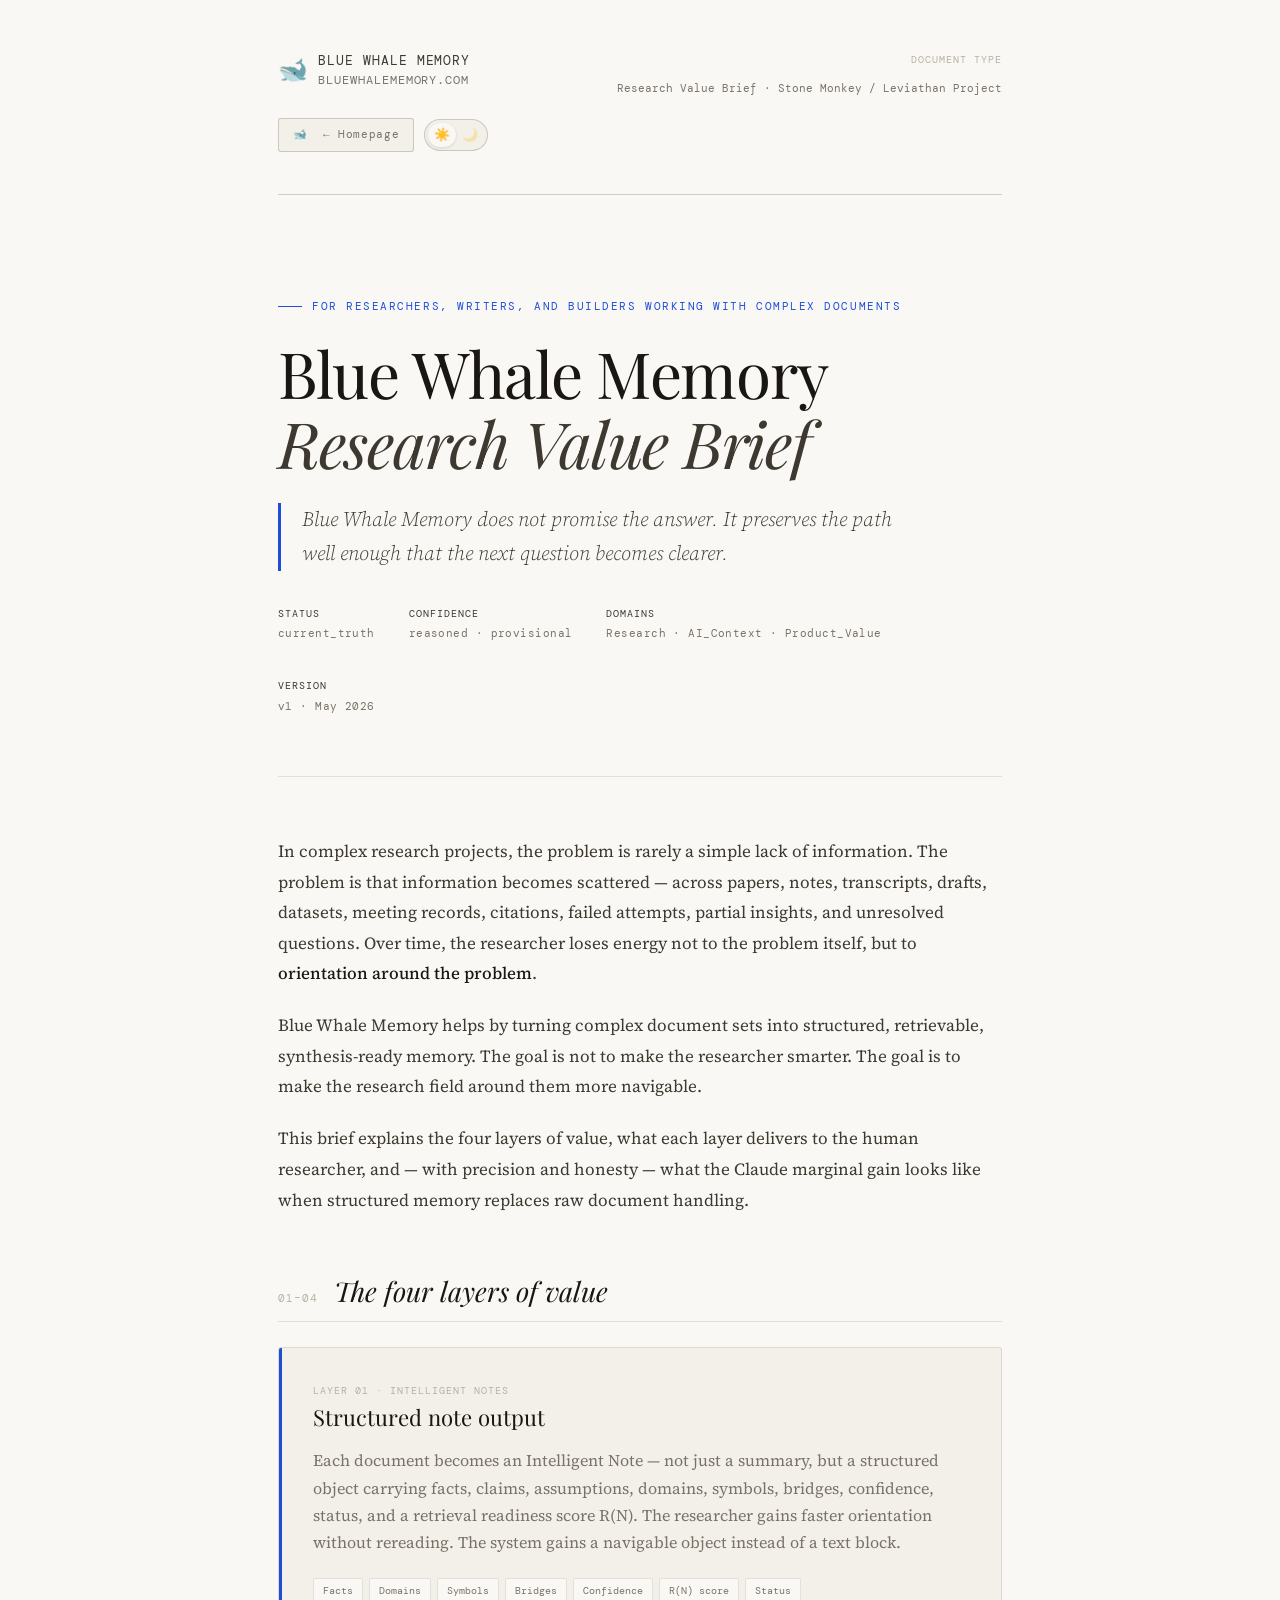
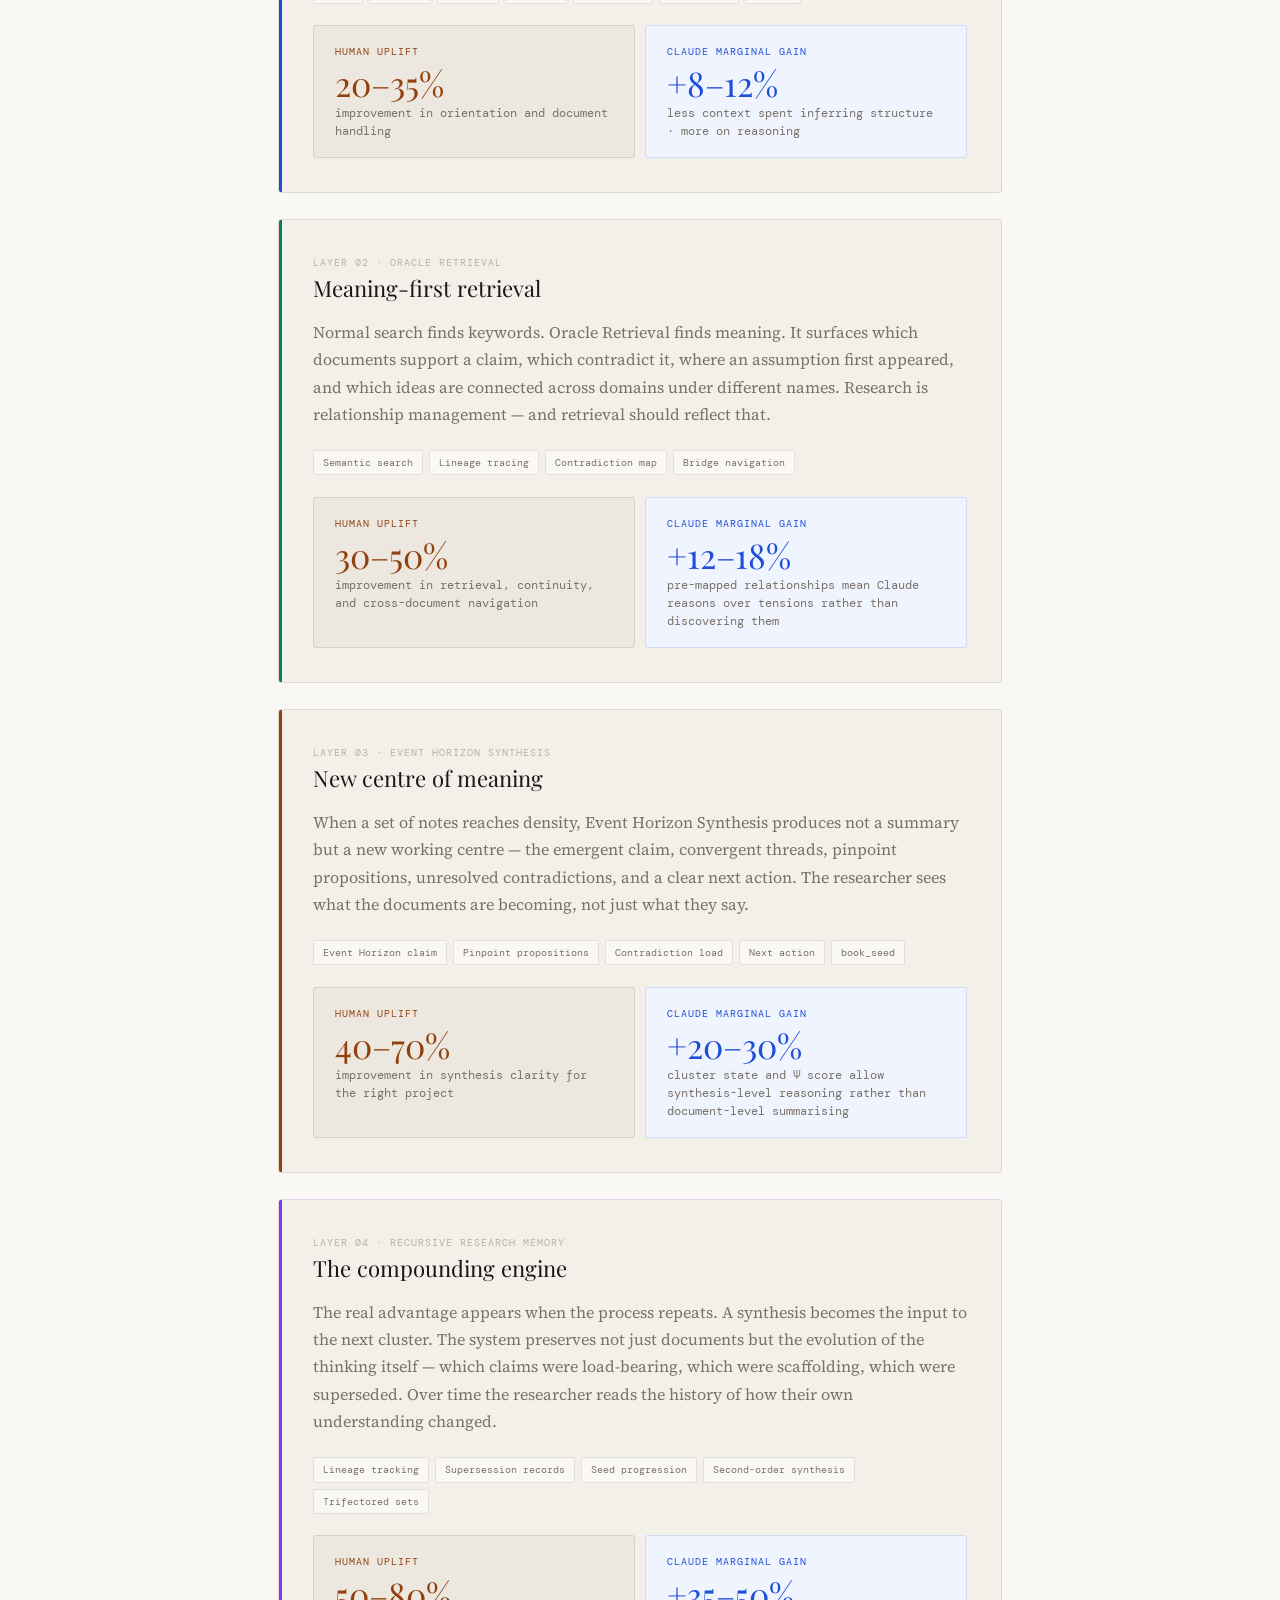
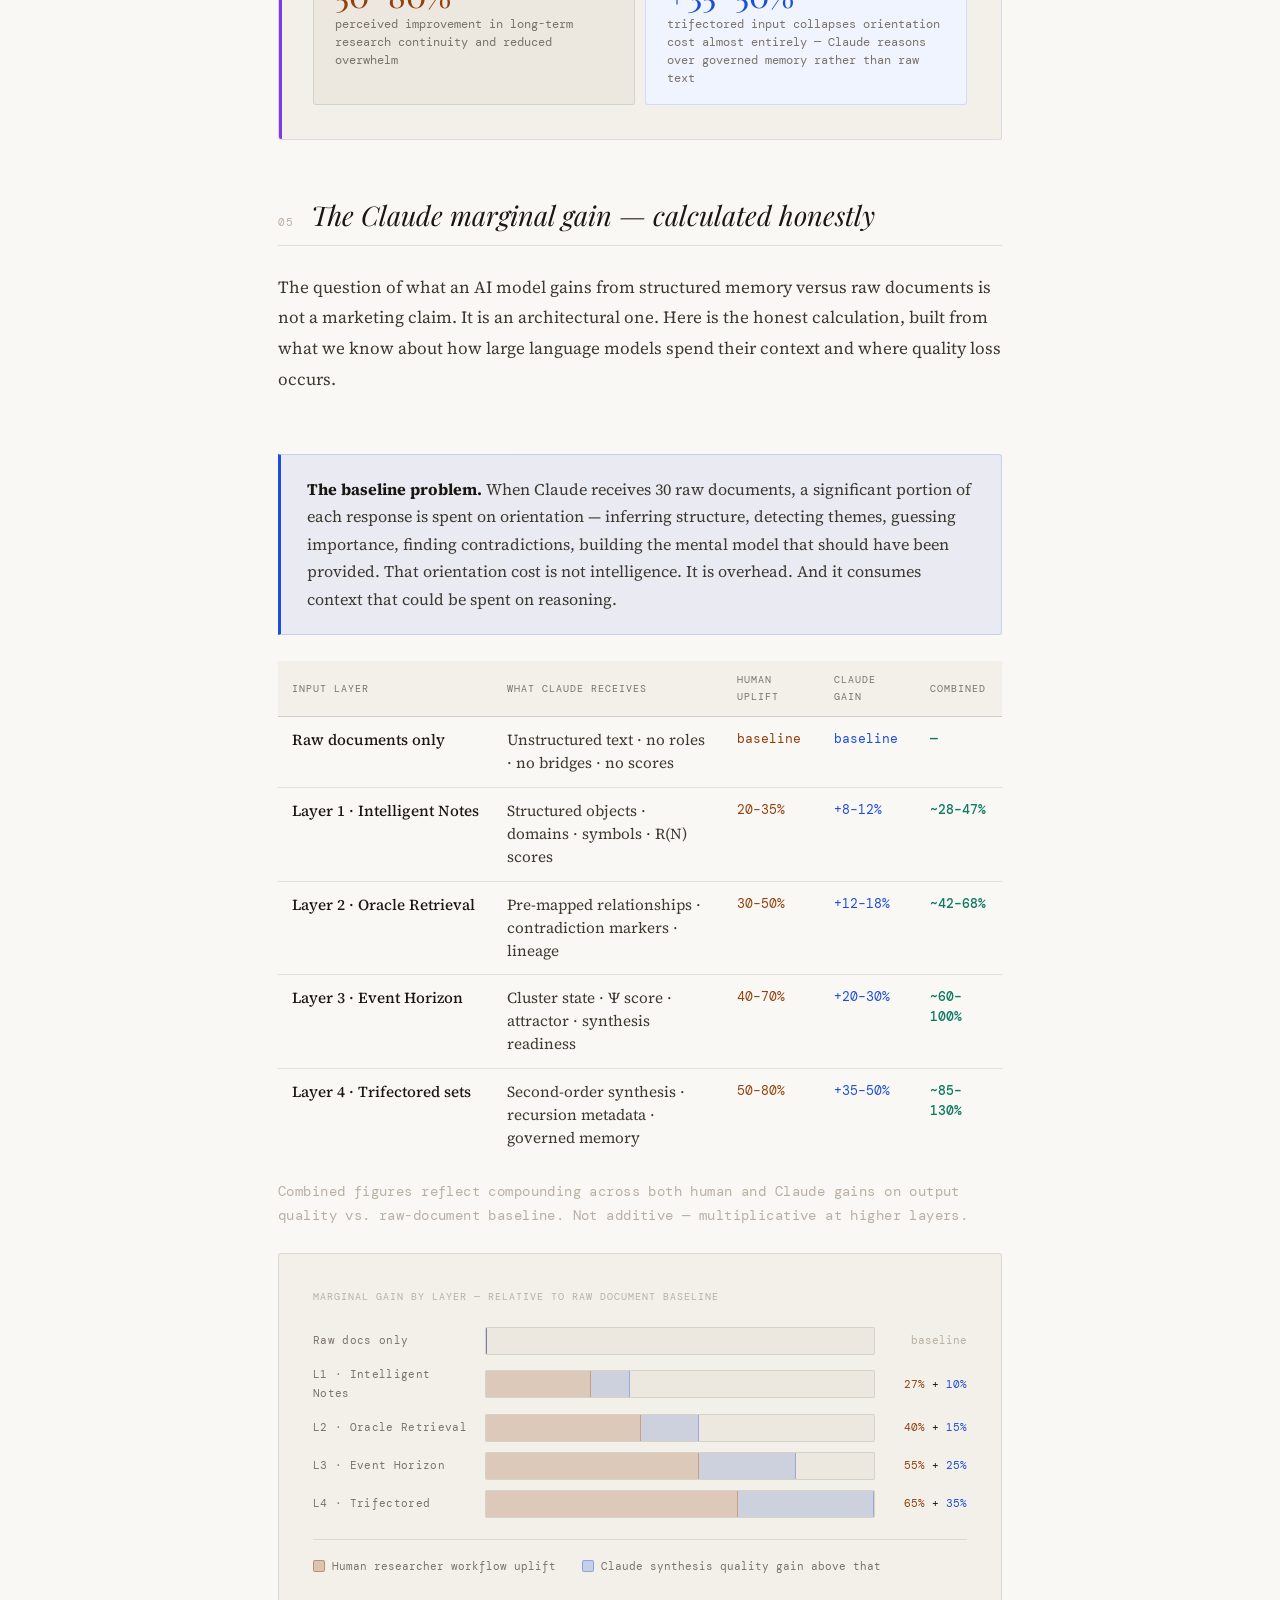
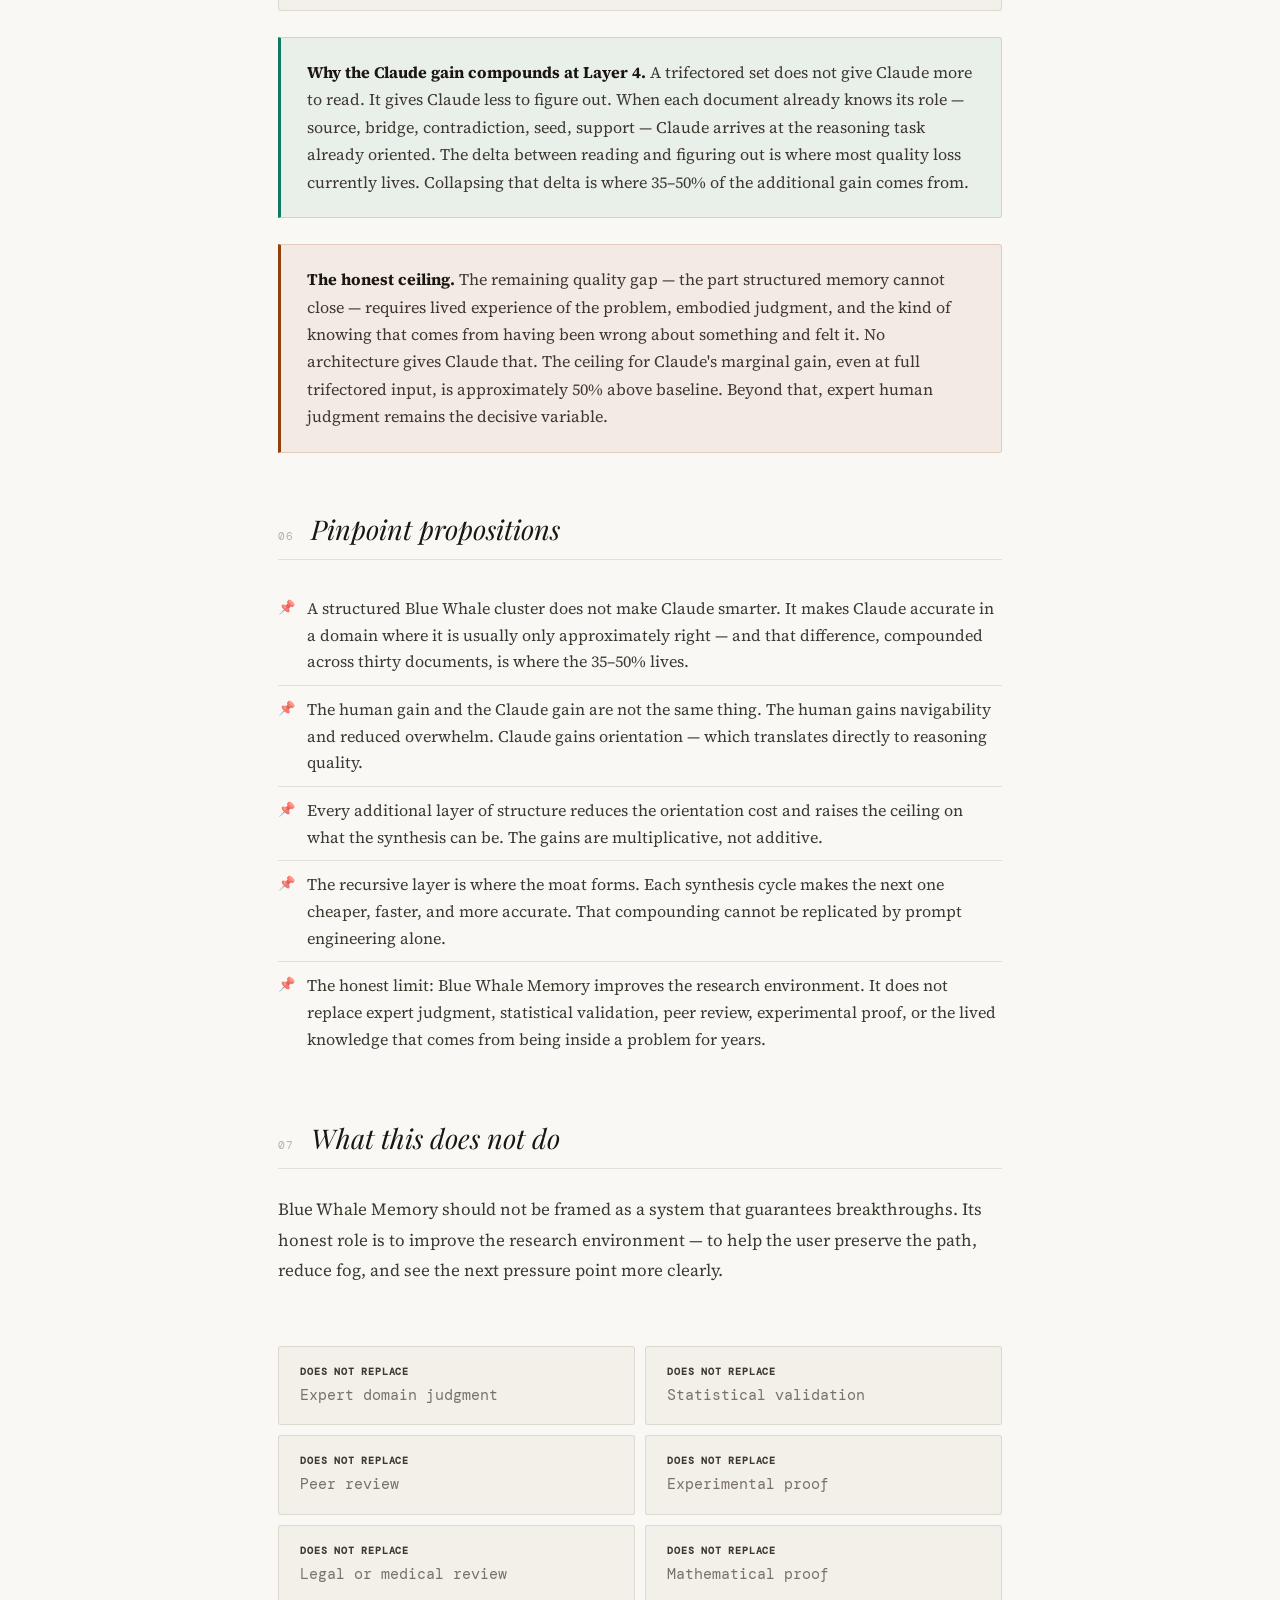
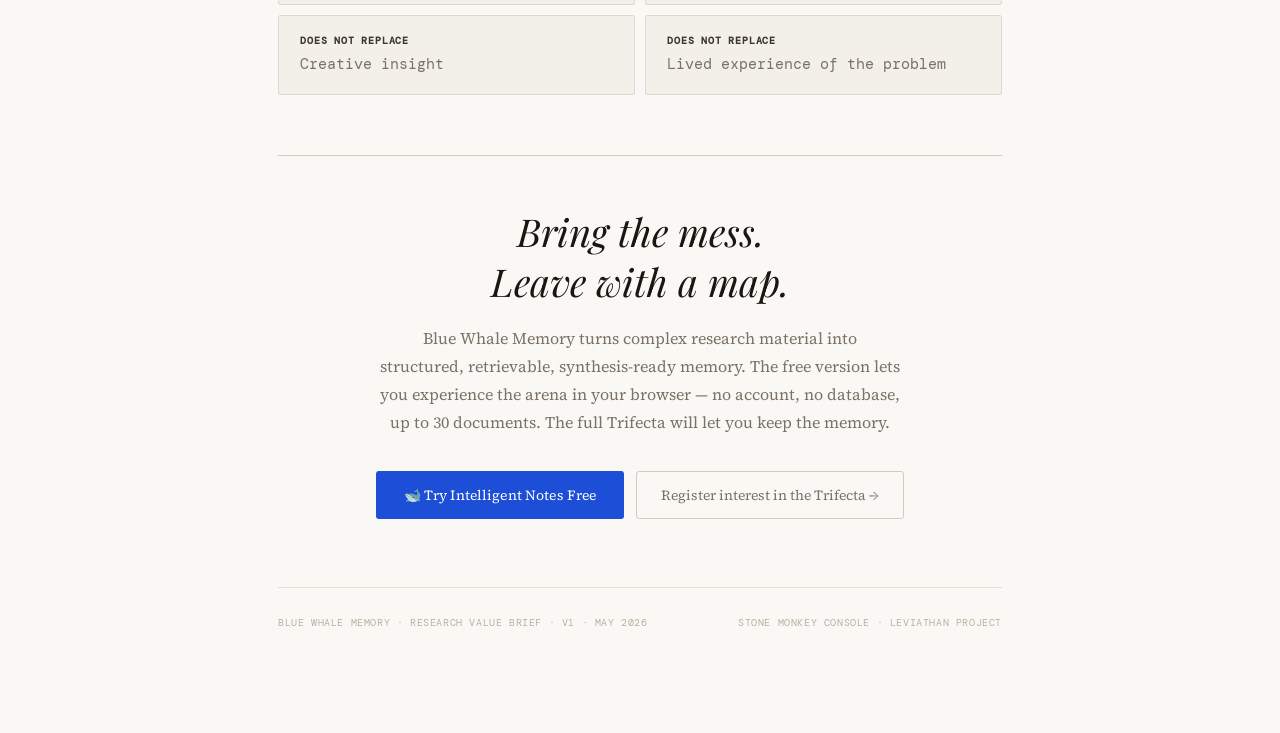
==== trifecta.html @ 961ffd02 "trifecta.html" ====
<!DOCTYPE html>
<html lang="en">
<head>
<meta charset="UTF-8">
<meta name="viewport" content="width=device-width, initial-scale=1.0">
<title>Blue Whale Memory — Research Value Brief</title>
<meta name="description" content="How Blue Whale Memory improves complex research projects — and what the Claude marginal gain looks like at each layer.">
<link rel="preconnect" href="https://fonts.googleapis.com">
<link href="https://fonts.googleapis.com/css2?family=Playfair+Display:ital,wght@0,400;0,500;1,400;1,500&family=Source+Serif+4:ital,wght@0,300;0,400;1,300;1,400&family=DM+Mono:wght@300;400&display=swap" rel="stylesheet">
<style>

/* ── RESET ── */
*, *::before, *::after { box-sizing: border-box; margin: 0; padding: 0; }

/* ── TOKENS ── */
:root {
  --paper:      #faf8f4;
  --paper2:     #f3f0ea;
  --paper3:     #ece8df;
  --ink:        #1a1612;
  --ink2:       #3d3830;
  --muted:      #7a7268;
  --faint:      #b8b0a4;
  --rule:       rgba(60,50,30,0.12);
  --rule-strong:rgba(60,50,30,0.22);
  --blue:       #1d4ed8;
  --blue-dim:   rgba(29,78,216,0.07);
  --teal:       #0f7a63;
  --teal-dim:   rgba(15,122,99,0.07);
  --amber:      #92400e;
  --amber-dim:  rgba(146,64,14,0.07);
  --font-display: 'Playfair Display', Georgia, serif;
  --font-body:    'Source Serif 4', Georgia, serif;
  --font-mono:    'DM Mono', monospace;
  --max: 860px;
  --pad: clamp(1.5rem, 6vw, 4rem);
}

/* ── DARK MODE ── */
html.dark {
  --paper:       #0e0c09;
  --paper2:      #161310;
  --paper3:      #1e1a15;
  --ink:         #e8e0d4;
  --ink2:        #c4b9a8;
  --muted:       #7a6e60;
  --faint:       #3a3228;
  --rule:        rgba(200,180,140,0.10);
  --rule-strong: rgba(200,180,140,0.20);
  --blue:        #6096f5;
  --blue-dim:    rgba(96,150,245,0.10);
  --teal:        #3ecfa8;
  --teal-dim:    rgba(62,207,168,0.09);
  --amber:       #d97706;
  --amber-dim:   rgba(217,119,6,0.09);
}

html.dark body {
  background:
    radial-gradient(ellipse 70% 40% at 80% 5%, rgba(96,150,245,0.05) 0%, transparent 60%),
    var(--paper);
}

html.dark .summary-table thead th { background: var(--paper2); }
html.dark .uplift-card.claude { background: rgba(96,150,245,0.08); border-color: rgba(96,150,245,0.18); }
html.dark .callout { background: rgba(96,150,245,0.08); border-color: rgba(96,150,245,0.2); }
html.dark .callout.amber { background: rgba(217,119,6,0.08); border-color: rgba(217,119,6,0.2); }
html.dark .callout.teal { background: rgba(62,207,168,0.08); border-color: rgba(62,207,168,0.2); }

/* smooth theme transition */
html, body, .masthead, .cover, .layer, .uplift-card,
.callout, .limit-cell, .compound-visual, .summary-table thead th,
.summary-table tbody td, .closing, .doc-footer, .props li {
  transition: background 0.35s ease, color 0.35s ease, border-color 0.35s ease;
}

/* ── THEME TOGGLE ── */
.theme-toggle {
  display: flex;
  align-items: center;
  background: var(--paper2);
  border: 1px solid var(--rule-strong);
  border-radius: 20px;
  padding: 3px;
  cursor: pointer;
  gap: 0;
  flex-shrink: 0;
  align-self: center;
}

.theme-toggle-option {
  width: 28px;
  height: 24px;
  border-radius: 16px;
  display: flex;
  align-items: center;
  justify-content: center;
  font-size: 13px;
  opacity: 0.35;
  transition: background 0.2s, opacity 0.2s;
  line-height: 1;
}

.theme-toggle-option.active {
  background: var(--paper);
  opacity: 1;
  box-shadow: 0 1px 3px rgba(0,0,0,0.12);
}

/* ── BASE ── */
html {
  background: var(--paper);
  color: var(--ink);
  font-family: var(--font-body);
  font-size: 17px;
  line-height: 1.75;
  -webkit-font-smoothing: antialiased;
}

body {
  max-width: var(--max);
  margin: 0 auto;
  padding: 0 var(--pad) 6rem;
}

/* ── MASTHEAD ── */
.masthead {
  padding: 3rem 0 2.5rem;
  border-bottom: 1px solid var(--rule-strong);
  margin-bottom: 3rem;
  display: flex;
  align-items: flex-start;
  justify-content: space-between;
  flex-wrap: wrap;
  gap: 1rem;
}

.masthead-brand {
  display: flex;
  align-items: center;
  gap: 10px;
  text-decoration: none;
}

.masthead-whale { font-size: 24px; line-height: 1; }

.masthead-name {
  font-family: var(--font-mono);
  font-size: 12px;
  color: var(--muted);
  letter-spacing: 0.08em;
  text-transform: uppercase;
  line-height: 1.5;
}

.masthead-name strong {
  display: block;
  color: var(--ink2);
  font-weight: 400;
  font-size: 13px;
}

.masthead-meta {
  text-align: right;
}

.masthead-label {
  font-family: var(--font-mono);
  font-size: 10px;
  letter-spacing: 0.1em;
  text-transform: uppercase;
  color: var(--faint);
  display: block;
  margin-bottom: 3px;
}

.masthead-doc {
  font-family: var(--font-mono);
  font-size: 11px;
  color: var(--muted);
}

/* ── COVER ── */
.cover {
  padding: 3rem 0 3.5rem;
  border-bottom: 1px solid var(--rule);
  margin-bottom: 3.5rem;
}

.cover-eyebrow {
  font-family: var(--font-mono);
  font-size: 11px;
  letter-spacing: 0.14em;
  text-transform: uppercase;
  color: var(--blue);
  margin-bottom: 1.25rem;
  display: flex;
  align-items: center;
  gap: 10px;
}

.cover-eyebrow::before {
  content: '';
  display: inline-block;
  width: 24px;
  height: 1px;
  background: var(--blue);
}

.cover-title {
  font-family: var(--font-display);
  font-size: clamp(2.4rem, 5vw, 3.75rem);
  font-weight: 400;
  line-height: 1.1;
  color: var(--ink);
  margin-bottom: 1.5rem;
  letter-spacing: -0.02em;
}

.cover-title em {
  font-style: italic;
  color: var(--ink2);
}

.cover-standfirst {
  font-size: 1.2rem;
  font-weight: 300;
  font-style: italic;
  color: var(--ink2);
  line-height: 1.65;
  max-width: 620px;
  margin-bottom: 2rem;
  border-left: 3px solid var(--blue);
  padding-left: 1.25rem;
}

.cover-meta-row {
  display: flex;
  gap: 2rem;
  flex-wrap: wrap;
}

.cover-meta-item {
  font-family: var(--font-mono);
  font-size: 11px;
  color: var(--muted);
  letter-spacing: 0.04em;
}

.cover-meta-item strong {
  display: block;
  color: var(--ink2);
  font-weight: 400;
  margin-bottom: 2px;
  font-size: 10px;
  text-transform: uppercase;
  letter-spacing: 0.1em;
}

/* ── PROSE ── */
.prose {
  margin-bottom: 3.5rem;
}

.prose p {
  margin-bottom: 1.25rem;
  color: var(--ink2);
  font-size: 1rem;
  line-height: 1.8;
}

.prose p:last-child { margin-bottom: 0; }

.prose strong { color: var(--ink); font-weight: 500; }

/* ── SECTION HEADERS ── */
.section {
  margin-bottom: 3.5rem;
}

.section-header {
  display: flex;
  align-items: baseline;
  gap: 1rem;
  margin-bottom: 1.5rem;
  padding-bottom: 0.75rem;
  border-bottom: 1px solid var(--rule);
}

.section-num {
  font-family: var(--font-mono);
  font-size: 11px;
  color: var(--faint);
  letter-spacing: 0.08em;
  flex-shrink: 0;
}

.section-title {
  font-family: var(--font-display);
  font-size: 1.6rem;
  font-weight: 400;
  font-style: italic;
  color: var(--ink);
  line-height: 1.2;
}

/* ── LAYER CARDS ── */
.layer {
  background: var(--paper2);
  border: 1px solid var(--rule);
  border-radius: 3px;
  padding: 2rem;
  margin-bottom: 1.5rem;
  position: relative;
  overflow: hidden;
}

.layer::before {
  content: '';
  position: absolute;
  left: 0; top: 0; bottom: 0;
  width: 3px;
}

.layer.l1::before { background: var(--blue); }
.layer.l2::before { background: var(--teal); }
.layer.l3::before { background: var(--amber); }
.layer.l4::before { background: #7c3aed; }

.layer-header {
  display: flex;
  align-items: flex-start;
  justify-content: space-between;
  gap: 1rem;
  margin-bottom: 1rem;
  flex-wrap: wrap;
}

.layer-title-group { flex: 1; }

.layer-num {
  font-family: var(--font-mono);
  font-size: 10px;
  letter-spacing: 0.1em;
  text-transform: uppercase;
  color: var(--faint);
  margin-bottom: 4px;
}

.layer-title {
  font-family: var(--font-display);
  font-size: 1.3rem;
  font-weight: 400;
  color: var(--ink);
  line-height: 1.2;
}

.layer-desc {
  font-size: 0.95rem;
  color: var(--muted);
  line-height: 1.7;
  margin-bottom: 1.25rem;
}

/* uplift block */
.uplift-block {
  display: grid;
  grid-template-columns: 1fr 1fr;
  gap: 10px;
  margin-top: 1.25rem;
}

.uplift-card {
  border-radius: 3px;
  padding: 1rem 1.25rem;
  border: 1px solid var(--rule);
}

.uplift-card.human { background: var(--paper3); }
.uplift-card.claude { background: #f0f4ff; border-color: rgba(29,78,216,0.15); }

.uplift-label {
  font-family: var(--font-mono);
  font-size: 10px;
  letter-spacing: 0.1em;
  text-transform: uppercase;
  color: var(--faint);
  margin-bottom: 6px;
  display: flex;
  align-items: center;
  gap: 6px;
}

.uplift-label.human-label { color: var(--amber); }
.uplift-label.claude-label { color: var(--blue); }

.uplift-number {
  font-family: var(--font-display);
  font-size: 2rem;
  font-weight: 400;
  line-height: 1;
  margin-bottom: 4px;
  color: var(--ink);
}

.uplift-card.claude .uplift-number { color: var(--blue); }
.uplift-card.human .uplift-number { color: var(--amber); }

.uplift-desc {
  font-size: 12px;
  color: var(--muted);
  line-height: 1.5;
  font-family: var(--font-mono);
}

/* gain tags */
.gain-tags {
  display: flex;
  flex-wrap: wrap;
  gap: 6px;
  margin-top: 1rem;
}

.gain-tag {
  font-family: var(--font-mono);
  font-size: 10px;
  padding: 3px 9px;
  border-radius: 2px;
  border: 1px solid var(--rule);
  color: var(--muted);
  background: var(--paper);
}

/* ── SUMMARY TABLE ── */
.summary-table {
  width: 100%;
  border-collapse: collapse;
  margin: 1.5rem 0;
  font-size: 0.9rem;
}

.summary-table thead th {
  font-family: var(--font-mono);
  font-size: 10px;
  text-transform: uppercase;
  letter-spacing: 0.1em;
  color: var(--muted);
  padding: 10px 14px;
  border-bottom: 1px solid var(--rule-strong);
  text-align: left;
  font-weight: 400;
  background: var(--paper2);
}

.summary-table tbody td {
  padding: 12px 14px;
  border-bottom: 1px solid var(--rule);
  color: var(--ink2);
  vertical-align: top;
  line-height: 1.5;
}

.summary-table tbody tr:last-child td { border-bottom: none; }
.summary-table tbody tr:hover td { background: var(--paper2); }

.summary-table .td-layer {
  font-weight: 500;
  color: var(--ink);
  white-space: nowrap;
}

.pct {
  font-family: var(--font-mono);
  font-size: 13px;
  font-weight: 400;
}

.pct.human { color: var(--amber); }
.pct.claude { color: var(--blue); }
.pct.combined { color: var(--teal); font-weight: 500; }

/* ── COMPOUND GAIN VISUAL ── */
.compound-visual {
  background: var(--paper2);
  border: 1px solid var(--rule);
  border-radius: 3px;
  padding: 2rem;
  margin: 1.5rem 0;
}

.compound-row {
  display: flex;
  align-items: center;
  gap: 12px;
  margin-bottom: 10px;
}

.compound-row:last-child { margin-bottom: 0; }

.compound-layer-name {
  font-family: var(--font-mono);
  font-size: 11px;
  color: var(--muted);
  width: 160px;
  flex-shrink: 0;
  letter-spacing: 0.03em;
}

.compound-bar-wrap {
  flex: 1;
  height: 28px;
  background: var(--paper3);
  border-radius: 2px;
  overflow: hidden;
  position: relative;
  border: 1px solid var(--rule);
}

.compound-bar-human {
  position: absolute;
  left: 0; top: 0; bottom: 0;
  background: rgba(146,64,14,0.18);
  border-right: 1px solid rgba(146,64,14,0.3);
}

.compound-bar-claude {
  position: absolute;
  top: 0; bottom: 0;
  background: rgba(29,78,216,0.15);
  border-right: 1px solid rgba(29,78,216,0.3);
}

.compound-pct {
  font-family: var(--font-mono);
  font-size: 11px;
  width: 80px;
  text-align: right;
  flex-shrink: 0;
}

.compound-legend {
  display: flex;
  gap: 1.5rem;
  margin-top: 1.25rem;
  padding-top: 1rem;
  border-top: 1px solid var(--rule);
}

.compound-legend-item {
  display: flex;
  align-items: center;
  gap: 7px;
  font-family: var(--font-mono);
  font-size: 11px;
  color: var(--muted);
}

.legend-dot {
  width: 12px; height: 12px;
  border-radius: 2px;
  flex-shrink: 0;
}

.legend-dot.human { background: rgba(146,64,14,0.25); border: 1px solid rgba(146,64,14,0.4); }
.legend-dot.claude { background: rgba(29,78,216,0.20); border: 1px solid rgba(29,78,216,0.35); }

/* ── CALLOUT ── */
.callout {
  background: var(--blue-dim);
  border: 1px solid rgba(29,78,216,0.18);
  border-left: 3px solid var(--blue);
  border-radius: 0 3px 3px 0;
  padding: 1.25rem 1.5rem;
  margin: 1.5rem 0;
}

.callout.amber {
  background: var(--amber-dim);
  border-color: rgba(146,64,14,0.18);
  border-left-color: var(--amber);
}

.callout.teal {
  background: var(--teal-dim);
  border-color: rgba(15,122,99,0.18);
  border-left-color: var(--teal);
}

.callout p {
  font-size: 0.95rem;
  color: var(--ink2);
  line-height: 1.7;
  margin: 0;
}

.callout strong { color: var(--ink); }

/* ── PROPOSITION LIST ── */
.props {
  list-style: none;
  margin: 1rem 0;
}

.props li {
  display: flex;
  align-items: flex-start;
  gap: 12px;
  padding: 10px 0;
  border-bottom: 1px solid var(--rule);
  font-size: 0.95rem;
  color: var(--ink2);
  line-height: 1.65;
}

.props li:last-child { border-bottom: none; }

.prop-pin {
  flex-shrink: 0;
  font-size: 14px;
  margin-top: 1px;
  opacity: 0.7;
}

/* ── HONEST LIMITS ── */
.limits-grid {
  display: grid;
  grid-template-columns: 1fr 1fr;
  gap: 10px;
  margin: 1rem 0;
}

.limit-cell {
  background: var(--paper2);
  border: 1px solid var(--rule);
  border-radius: 3px;
  padding: 1rem 1.25rem;
  font-size: 0.88rem;
  color: var(--muted);
  line-height: 1.6;
  font-family: var(--font-mono);
}

.limit-cell strong {
  display: block;
  color: var(--ink2);
  margin-bottom: 4px;
  font-size: 10px;
  text-transform: uppercase;
  letter-spacing: 0.08em;
}

/* ── CLOSING STATEMENT ── */
.closing {
  border-top: 1px solid var(--rule-strong);
  padding-top: 3rem;
  margin-top: 3rem;
  text-align: center;
}

.closing-title {
  font-family: var(--font-display);
  font-size: clamp(1.6rem, 3vw, 2.4rem);
  font-weight: 400;
  font-style: italic;
  color: var(--ink);
  line-height: 1.3;
  margin-bottom: 1rem;
}

.closing-sub {
  font-size: 0.95rem;
  color: var(--muted);
  max-width: 520px;
  margin: 0 auto 2rem;
  line-height: 1.75;
}

.closing-ctas {
  display: flex;
  gap: 12px;
  justify-content: center;
  flex-wrap: wrap;
}

.btn-primary {
  font-family: var(--font-body);
  font-size: 14px;
  font-weight: 400;
  padding: 12px 28px;
  background: var(--blue);
  color: #fff;
  border: none;
  border-radius: 3px;
  cursor: pointer;
  text-decoration: none;
  letter-spacing: 0.01em;
  transition: opacity 0.2s;
}

.btn-primary:hover { opacity: 0.85; }

.btn-secondary {
  font-family: var(--font-body);
  font-size: 14px;
  padding: 11px 24px;
  background: transparent;
  color: var(--muted);
  border: 1px solid var(--rule-strong);
  border-radius: 3px;
  cursor: pointer;
  text-decoration: none;
  transition: color 0.2s, border-color 0.2s;
}

.btn-secondary:hover { color: var(--ink); border-color: var(--rule-strong); }

/* ── FOOTER ── */
.doc-footer {
  margin-top: 4rem;
  padding-top: 1.5rem;
  border-top: 1px solid var(--rule);
  display: flex;
  justify-content: space-between;
  align-items: center;
  flex-wrap: wrap;
  gap: 1rem;
}

.doc-footer-text {
  font-family: var(--font-mono);
  font-size: 10px;
  color: var(--faint);
  letter-spacing: 0.06em;
  text-transform: uppercase;
}

/* ── PRINT ── */
@media print {
  body { max-width: 100%; padding: 2cm; font-size: 11pt; }
  .closing-ctas { display: none; }
  .layer { break-inside: avoid; }
}

/* ── RESPONSIVE ── */
@media (max-width: 600px) {
  .uplift-block { grid-template-columns: 1fr; }
  .limits-grid { grid-template-columns: 1fr; }
  .compound-layer-name { width: 100px; font-size: 10px; }
  .summary-table { font-size: 0.8rem; }
  .cover-meta-row { flex-direction: column; gap: 1rem; }
}

/* ── SCROLL REVEAL ── */
.reveal {
  opacity: 0;
  transform: translateY(16px);
  transition: opacity 0.6s ease, transform 0.6s ease;
}
.reveal.visible { opacity: 1; transform: translateY(0); }

</style>
</head>
<body>

<!-- MASTHEAD -->
<div class="masthead">
  <div class="masthead-brand">
    <span class="masthead-whale">🐋</span>
    <span class="masthead-name">
      <strong>Blue Whale Memory</strong>
      bluewhalememory.com
    </span>
  </div>
  <div class="masthead-meta">
    <span class="masthead-label">Document type</span>
    <span class="masthead-doc">Research Value Brief · Stone Monkey / Leviathan Project</span>
  </div>
  <div style="display:flex; align-items:center; gap:10px;">
    <a href="https://claude.ai/public/artifacts/7ad2d603-115c-4ae9-b972-f082b11f3bd0"
       target="_blank"
       style="display:inline-flex; align-items:center; gap:7px; font-family:var(--font-mono); font-size:11px; letter-spacing:0.06em; color:var(--muted); text-decoration:none; padding:6px 14px; border:1px solid var(--rule-strong); border-radius:3px; background:var(--paper2); transition:color 0.2s, border-color 0.2s;"
       onmouseover="this.style.color='var(--ink)'; this.style.borderColor='var(--rule-strong)'"
       onmouseout="this.style.color='var(--muted)'; this.style.borderColor='var(--rule-strong)'">
      🐋 &nbsp;← Homepage
    </a>
    <button class="theme-toggle" id="themeToggle" aria-label="Toggle light/dark theme" title="Toggle theme">
      <span class="theme-toggle-option" id="opt-light">☀️</span>
      <span class="theme-toggle-option" id="opt-dark">🌙</span>
    </button>
  </div>
</div>

<!-- COVER -->
<div class="cover">
  <div class="cover-eyebrow">For researchers, writers, and builders working with complex documents</div>
  <h1 class="cover-title">
    Blue Whale Memory<br>
    <em>Research Value Brief</em>
  </h1>
  <p class="cover-standfirst">
    Blue Whale Memory does not promise the answer. It preserves the path well enough that the next question becomes clearer.
  </p>
  <div class="cover-meta-row">
    <div class="cover-meta-item">
      <strong>Status</strong>
      current_truth
    </div>
    <div class="cover-meta-item">
      <strong>Confidence</strong>
      reasoned · provisional
    </div>
    <div class="cover-meta-item">
      <strong>Domains</strong>
      Research · AI_Context · Product_Value
    </div>
    <div class="cover-meta-item">
      <strong>Version</strong>
      v1 · May 2026
    </div>
  </div>
</div>

<!-- POSITIONING -->
<div class="prose reveal">
  <p>In complex research projects, the problem is rarely a simple lack of information. The problem is that information becomes scattered — across papers, notes, transcripts, drafts, datasets, meeting records, citations, failed attempts, partial insights, and unresolved questions. Over time, the researcher loses energy not to the problem itself, but to <strong>orientation around the problem</strong>.</p>
  <p>Blue Whale Memory helps by turning complex document sets into structured, retrievable, synthesis-ready memory. The goal is not to make the researcher smarter. The goal is to make the research field around them more navigable.</p>
  <p>This brief explains the four layers of value, what each layer delivers to the human researcher, and — with precision and honesty — what the Claude marginal gain looks like when structured memory replaces raw document handling.</p>
</div>

<!-- LAYERS -->
<div class="section reveal">
  <div class="section-header">
    <span class="section-num">01–04</span>
    <h2 class="section-title">The four layers of value</h2>
  </div>

  <!-- LAYER 1 -->
  <div class="layer l1 reveal">
    <div class="layer-header">
      <div class="layer-title-group">
        <div class="layer-num">Layer 01 · Intelligent Notes</div>
        <div class="layer-title">Structured note output</div>
      </div>
    </div>
    <p class="layer-desc">Each document becomes an Intelligent Note — not just a summary, but a structured object carrying facts, claims, assumptions, domains, symbols, bridges, confidence, status, and a retrieval readiness score R(N). The researcher gains faster orientation without rereading. The system gains a navigable object instead of a text block.</p>
    <div class="gain-tags">
      <span class="gain-tag">Facts</span>
      <span class="gain-tag">Domains</span>
      <span class="gain-tag">Symbols</span>
      <span class="gain-tag">Bridges</span>
      <span class="gain-tag">Confidence</span>
      <span class="gain-tag">R(N) score</span>
      <span class="gain-tag">Status</span>
    </div>
    <div class="uplift-block">
      <div class="uplift-card human">
        <div class="uplift-label human-label">Human uplift</div>
        <div class="uplift-number">20–35%</div>
        <div class="uplift-desc">improvement in orientation and document handling</div>
      </div>
      <div class="uplift-card claude">
        <div class="uplift-label claude-label">Claude marginal gain</div>
        <div class="uplift-number">+8–12%</div>
        <div class="uplift-desc">less context spent inferring structure · more on reasoning</div>
      </div>
    </div>
  </div>

  <!-- LAYER 2 -->
  <div class="layer l2 reveal">
    <div class="layer-header">
      <div class="layer-title-group">
        <div class="layer-num">Layer 02 · Oracle Retrieval</div>
        <div class="layer-title">Meaning-first retrieval</div>
      </div>
    </div>
    <p class="layer-desc">Normal search finds keywords. Oracle Retrieval finds meaning. It surfaces which documents support a claim, which contradict it, where an assumption first appeared, and which ideas are connected across domains under different names. Research is relationship management — and retrieval should reflect that.</p>
    <div class="gain-tags">
      <span class="gain-tag">Semantic search</span>
      <span class="gain-tag">Lineage tracing</span>
      <span class="gain-tag">Contradiction map</span>
      <span class="gain-tag">Bridge navigation</span>
    </div>
    <div class="uplift-block">
      <div class="uplift-card human">
        <div class="uplift-label human-label">Human uplift</div>
        <div class="uplift-number">30–50%</div>
        <div class="uplift-desc">improvement in retrieval, continuity, and cross-document navigation</div>
      </div>
      <div class="uplift-card claude">
        <div class="uplift-label claude-label">Claude marginal gain</div>
        <div class="uplift-number">+12–18%</div>
        <div class="uplift-desc">pre-mapped relationships mean Claude reasons over tensions rather than discovering them</div>
      </div>
    </div>
  </div>

  <!-- LAYER 3 -->
  <div class="layer l3 reveal">
    <div class="layer-header">
      <div class="layer-title-group">
        <div class="layer-num">Layer 03 · Event Horizon Synthesis</div>
        <div class="layer-title">New centre of meaning</div>
      </div>
    </div>
    <p class="layer-desc">When a set of notes reaches density, Event Horizon Synthesis produces not a summary but a new working centre — the emergent claim, convergent threads, pinpoint propositions, unresolved contradictions, and a clear next action. The researcher sees what the documents are becoming, not just what they say.</p>
    <div class="gain-tags">
      <span class="gain-tag">Event Horizon claim</span>
      <span class="gain-tag">Pinpoint propositions</span>
      <span class="gain-tag">Contradiction load</span>
      <span class="gain-tag">Next action</span>
      <span class="gain-tag">book_seed</span>
    </div>
    <div class="uplift-block">
      <div class="uplift-card human">
        <div class="uplift-label human-label">Human uplift</div>
        <div class="uplift-number">40–70%</div>
        <div class="uplift-desc">improvement in synthesis clarity for the right project</div>
      </div>
      <div class="uplift-card claude">
        <div class="uplift-label claude-label">Claude marginal gain</div>
        <div class="uplift-number">+20–30%</div>
        <div class="uplift-desc">cluster state and Ψ score allow synthesis-level reasoning rather than document-level summarising</div>
      </div>
    </div>
  </div>

  <!-- LAYER 4 -->
  <div class="layer l4 reveal" style="border-color: rgba(124,58,237,0.15);">
    <div class="layer-header">
      <div class="layer-title-group">
        <div class="layer-num">Layer 04 · Recursive Research Memory</div>
        <div class="layer-title">The compounding engine</div>
      </div>
    </div>
    <p class="layer-desc">The real advantage appears when the process repeats. A synthesis becomes the input to the next cluster. The system preserves not just documents but the evolution of the thinking itself — which claims were load-bearing, which were scaffolding, which were superseded. Over time the researcher reads the history of how their own understanding changed.</p>
    <div class="gain-tags">
      <span class="gain-tag">Lineage tracking</span>
      <span class="gain-tag">Supersession records</span>
      <span class="gain-tag">Seed progression</span>
      <span class="gain-tag">Second-order synthesis</span>
      <span class="gain-tag">Trifectored sets</span>
    </div>
    <div class="uplift-block">
      <div class="uplift-card human">
        <div class="uplift-label human-label">Human uplift</div>
        <div class="uplift-number">50–80%</div>
        <div class="uplift-desc">perceived improvement in long-term research continuity and reduced overwhelm</div>
      </div>
      <div class="uplift-card claude">
        <div class="uplift-label claude-label">Claude marginal gain</div>
        <div class="uplift-number">+35–50%</div>
        <div class="uplift-desc">trifectored input collapses orientation cost almost entirely — Claude reasons over governed memory rather than raw text</div>
      </div>
    </div>
  </div>

</div>

<!-- CLAUDE GAIN SECTION -->
<div class="section reveal">
  <div class="section-header">
    <span class="section-num">05</span>
    <h2 class="section-title">The Claude marginal gain — calculated honestly</h2>
  </div>

  <div class="prose">
    <p>The question of what an AI model gains from structured memory versus raw documents is not a marketing claim. It is an architectural one. Here is the honest calculation, built from what we know about how large language models spend their context and where quality loss occurs.</p>
  </div>

  <div class="callout reveal">
    <p><strong>The baseline problem.</strong> When Claude receives 30 raw documents, a significant portion of each response is spent on orientation — inferring structure, detecting themes, guessing importance, finding contradictions, building the mental model that should have been provided. That orientation cost is not intelligence. It is overhead. And it consumes context that could be spent on reasoning.</p>
  </div>

  <!-- SUMMARY TABLE -->
  <table class="summary-table reveal">
    <thead>
      <tr>
        <th>Input layer</th>
        <th>What Claude receives</th>
        <th>Human uplift</th>
        <th>Claude gain</th>
        <th>Combined</th>
      </tr>
    </thead>
    <tbody>
      <tr>
        <td class="td-layer">Raw documents only</td>
        <td>Unstructured text · no roles · no bridges · no scores</td>
        <td class="pct human">baseline</td>
        <td class="pct claude">baseline</td>
        <td class="pct combined">—</td>
      </tr>
      <tr>
        <td class="td-layer">Layer 1 · Intelligent Notes</td>
        <td>Structured objects · domains · symbols · R(N) scores</td>
        <td class="pct human">20–35%</td>
        <td class="pct claude">+8–12%</td>
        <td class="pct combined">~28–47%</td>
      </tr>
      <tr>
        <td class="td-layer">Layer 2 · Oracle Retrieval</td>
        <td>Pre-mapped relationships · contradiction markers · lineage</td>
        <td class="pct human">30–50%</td>
        <td class="pct claude">+12–18%</td>
        <td class="pct combined">~42–68%</td>
      </tr>
      <tr>
        <td class="td-layer">Layer 3 · Event Horizon</td>
        <td>Cluster state · Ψ score · attractor · synthesis readiness</td>
        <td class="pct human">40–70%</td>
        <td class="pct claude">+20–30%</td>
        <td class="pct combined">~60–100%</td>
      </tr>
      <tr>
        <td class="td-layer">Layer 4 · Trifectored sets</td>
        <td>Second-order synthesis · recursion metadata · governed memory</td>
        <td class="pct human">50–80%</td>
        <td class="pct claude">+35–50%</td>
        <td class="pct combined">~85–130%</td>
      </tr>
    </tbody>
  </table>

  <p style="font-size: 0.82rem; color: var(--faint); font-family: var(--font-mono); margin-top: -0.5rem; margin-bottom: 1.5rem; letter-spacing: 0.03em;">Combined figures reflect compounding across both human and Claude gains on output quality vs. raw-document baseline. Not additive — multiplicative at higher layers.</p>

  <!-- BAR CHART -->
  <div class="compound-visual reveal">
    <div style="font-family: var(--font-mono); font-size: 10px; text-transform: uppercase; letter-spacing: 0.1em; color: var(--faint); margin-bottom: 1.25rem;">Marginal gain by layer — relative to raw document baseline</div>

    <div class="compound-row">
      <span class="compound-layer-name">Raw docs only</span>
      <div class="compound-bar-wrap">
        <div class="compound-bar-human" style="width:0%"></div>
        <div class="compound-bar-claude" style="left:0%; width:0%"></div>
      </div>
      <span class="compound-pct" style="color:var(--faint)">baseline</span>
    </div>

    <div class="compound-row">
      <span class="compound-layer-name">L1 · Intelligent Notes</span>
      <div class="compound-bar-wrap">
        <div class="compound-bar-human" style="width:27%"></div>
        <div class="compound-bar-claude" style="left:27%; width:10%"></div>
      </div>
      <span class="compound-pct"><span style="color:var(--amber)">27%</span> + <span style="color:var(--blue)">10%</span></span>
    </div>

    <div class="compound-row">
      <span class="compound-layer-name">L2 · Oracle Retrieval</span>
      <div class="compound-bar-wrap">
        <div class="compound-bar-human" style="width:40%"></div>
        <div class="compound-bar-claude" style="left:40%; width:15%"></div>
      </div>
      <span class="compound-pct"><span style="color:var(--amber)">40%</span> + <span style="color:var(--blue)">15%</span></span>
    </div>

    <div class="compound-row">
      <span class="compound-layer-name">L3 · Event Horizon</span>
      <div class="compound-bar-wrap">
        <div class="compound-bar-human" style="width:55%"></div>
        <div class="compound-bar-claude" style="left:55%; width:25%"></div>
      </div>
      <span class="compound-pct"><span style="color:var(--amber)">55%</span> + <span style="color:var(--blue)">25%</span></span>
    </div>

    <div class="compound-row">
      <span class="compound-layer-name">L4 · Trifectored</span>
      <div class="compound-bar-wrap">
        <div class="compound-bar-human" style="width:65%"></div>
        <div class="compound-bar-claude" style="left:65%; width:35%"></div>
      </div>
      <span class="compound-pct"><span style="color:var(--amber)">65%</span> + <span style="color:var(--blue)">35%</span></span>
    </div>

    <div class="compound-legend">
      <div class="compound-legend-item">
        <div class="legend-dot human"></div>
        Human researcher workflow uplift
      </div>
      <div class="compound-legend-item">
        <div class="legend-dot claude"></div>
        Claude synthesis quality gain above that
      </div>
    </div>
  </div>

  <div class="callout teal reveal">
    <p><strong>Why the Claude gain compounds at Layer 4.</strong> A trifectored set does not give Claude more to read. It gives Claude less to figure out. When each document already knows its role — source, bridge, contradiction, seed, support — Claude arrives at the reasoning task already oriented. The delta between reading and figuring out is where most quality loss currently lives. Collapsing that delta is where 35–50% of the additional gain comes from.</p>
  </div>

  <div class="callout amber reveal">
    <p><strong>The honest ceiling.</strong> The remaining quality gap — the part structured memory cannot close — requires lived experience of the problem, embodied judgment, and the kind of knowing that comes from having been wrong about something and felt it. No architecture gives Claude that. The ceiling for Claude's marginal gain, even at full trifectored input, is approximately 50% above baseline. Beyond that, expert human judgment remains the decisive variable.</p>
  </div>
</div>

<!-- PINPOINT PROPOSITIONS -->
<div class="section reveal">
  <div class="section-header">
    <span class="section-num">06</span>
    <h2 class="section-title">Pinpoint propositions</h2>
  </div>

  <ul class="props">
    <li><span class="prop-pin">📌</span> A structured Blue Whale cluster does not make Claude smarter. It makes Claude accurate in a domain where it is usually only approximately right — and that difference, compounded across thirty documents, is where the 35–50% lives.</li>
    <li><span class="prop-pin">📌</span> The human gain and the Claude gain are not the same thing. The human gains navigability and reduced overwhelm. Claude gains orientation — which translates directly to reasoning quality.</li>
    <li><span class="prop-pin">📌</span> Every additional layer of structure reduces the orientation cost and raises the ceiling on what the synthesis can be. The gains are multiplicative, not additive.</li>
    <li><span class="prop-pin">📌</span> The recursive layer is where the moat forms. Each synthesis cycle makes the next one cheaper, faster, and more accurate. That compounding cannot be replicated by prompt engineering alone.</li>
    <li><span class="prop-pin">📌</span> The honest limit: Blue Whale Memory improves the research environment. It does not replace expert judgment, statistical validation, peer review, experimental proof, or the lived knowledge that comes from being inside a problem for years.</li>
  </ul>
</div>

<!-- WHAT THIS DOES NOT DO -->
<div class="section reveal">
  <div class="section-header">
    <span class="section-num">07</span>
    <h2 class="section-title">What this does not do</h2>
  </div>

  <div class="prose">
    <p>Blue Whale Memory should not be framed as a system that guarantees breakthroughs. Its honest role is to improve the research environment — to help the user preserve the path, reduce fog, and see the next pressure point more clearly.</p>
  </div>

  <div class="limits-grid">
    <div class="limit-cell"><strong>Does not replace</strong>Expert domain judgment</div>
    <div class="limit-cell"><strong>Does not replace</strong>Statistical validation</div>
    <div class="limit-cell"><strong>Does not replace</strong>Peer review</div>
    <div class="limit-cell"><strong>Does not replace</strong>Experimental proof</div>
    <div class="limit-cell"><strong>Does not replace</strong>Legal or medical review</div>
    <div class="limit-cell"><strong>Does not replace</strong>Mathematical proof</div>
    <div class="limit-cell"><strong>Does not replace</strong>Creative insight</div>
    <div class="limit-cell"><strong>Does not replace</strong>Lived experience of the problem</div>
  </div>
</div>

<!-- CLOSING -->
<div class="closing reveal">
  <h2 class="closing-title">
    Bring the mess.<br>Leave with a map.
  </h2>
  <p class="closing-sub">
    Blue Whale Memory turns complex research material into structured, retrievable, synthesis-ready memory. The free version lets you experience the arena in your browser — no account, no database, up to 30 documents. The full Trifecta will let you keep the memory.
  </p>
  <div class="closing-ctas">
    <a href="/app" class="btn-primary">🐋 Try Intelligent Notes Free</a>
    <a href="#" class="btn-secondary">Register interest in the Trifecta →</a>
  </div>
</div>

<!-- FOOTER -->
<div class="doc-footer">
  <span class="doc-footer-text">Blue Whale Memory · Research Value Brief · v1 · May 2026</span>
  <span class="doc-footer-text">Stone Monkey Console · Leviathan Project</span>
</div>

<script>
  // ── THEME TOGGLE ──
  const html = document.documentElement;
  const toggle = document.getElementById('themeToggle');
  const optLight = document.getElementById('opt-light');
  const optDark = document.getElementById('opt-dark');

  function applyTheme(theme) {
    if (theme === 'dark') {
      html.classList.add('dark');
      optDark.classList.add('active');
      optLight.classList.remove('active');
    } else {
      html.classList.remove('dark');
      optLight.classList.add('active');
      optDark.classList.remove('active');
    }
    localStorage.setItem('bwm-brief-theme', theme);
  }

  const saved = localStorage.getItem('bwm-brief-theme');
  const prefersDark = window.matchMedia('(prefers-color-scheme: dark)').matches;
  applyTheme(saved || (prefersDark ? 'dark' : 'light'));

  toggle.addEventListener('click', () => {
    applyTheme(html.classList.contains('dark') ? 'light' : 'dark');
  });

  // ── SCROLL REVEAL ──
  const observer = new IntersectionObserver((entries) => {
    entries.forEach(e => {
      if (e.isIntersecting) {
        e.target.classList.add('visible');
        observer.unobserve(e.target);
      }
    });
  }, { threshold: 0.08, rootMargin: '0px 0px -30px 0px' });

  document.querySelectorAll('.reveal').forEach(el => observer.observe(el));
</script>

</body>
</html>
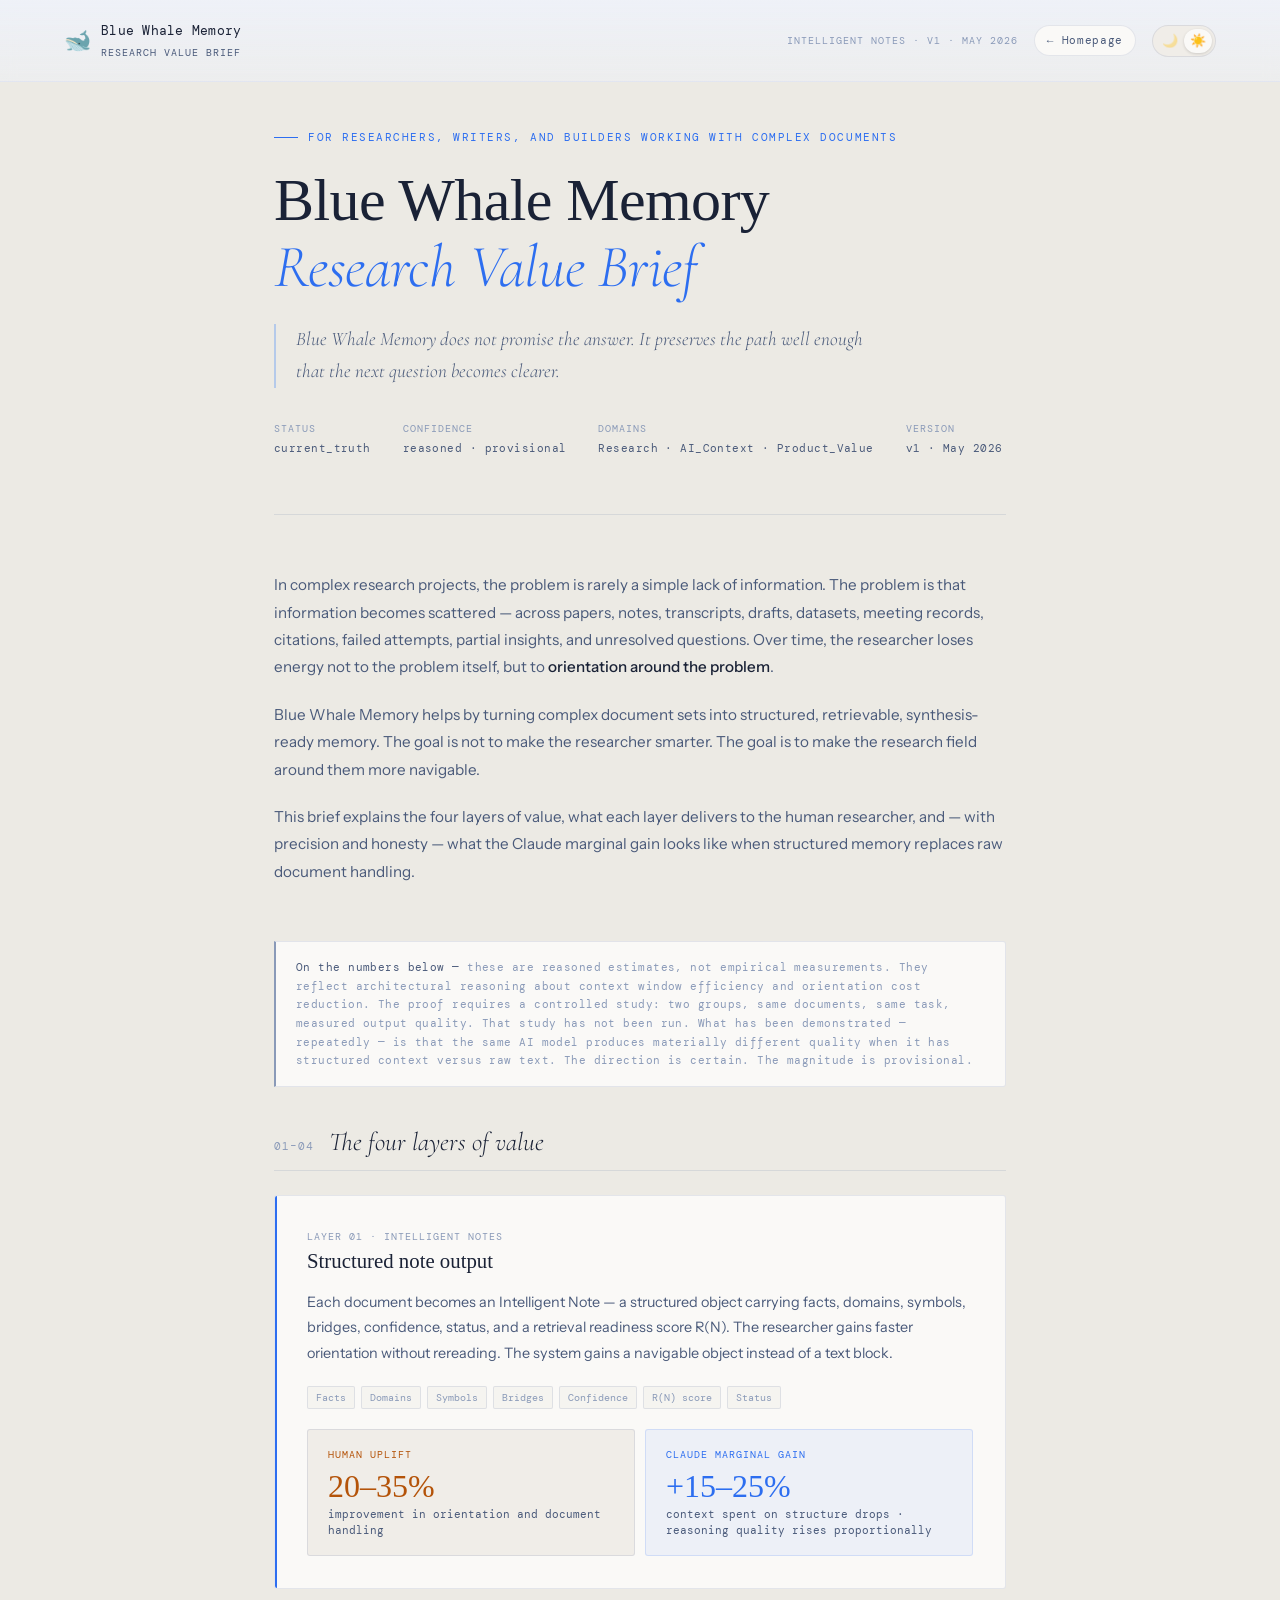
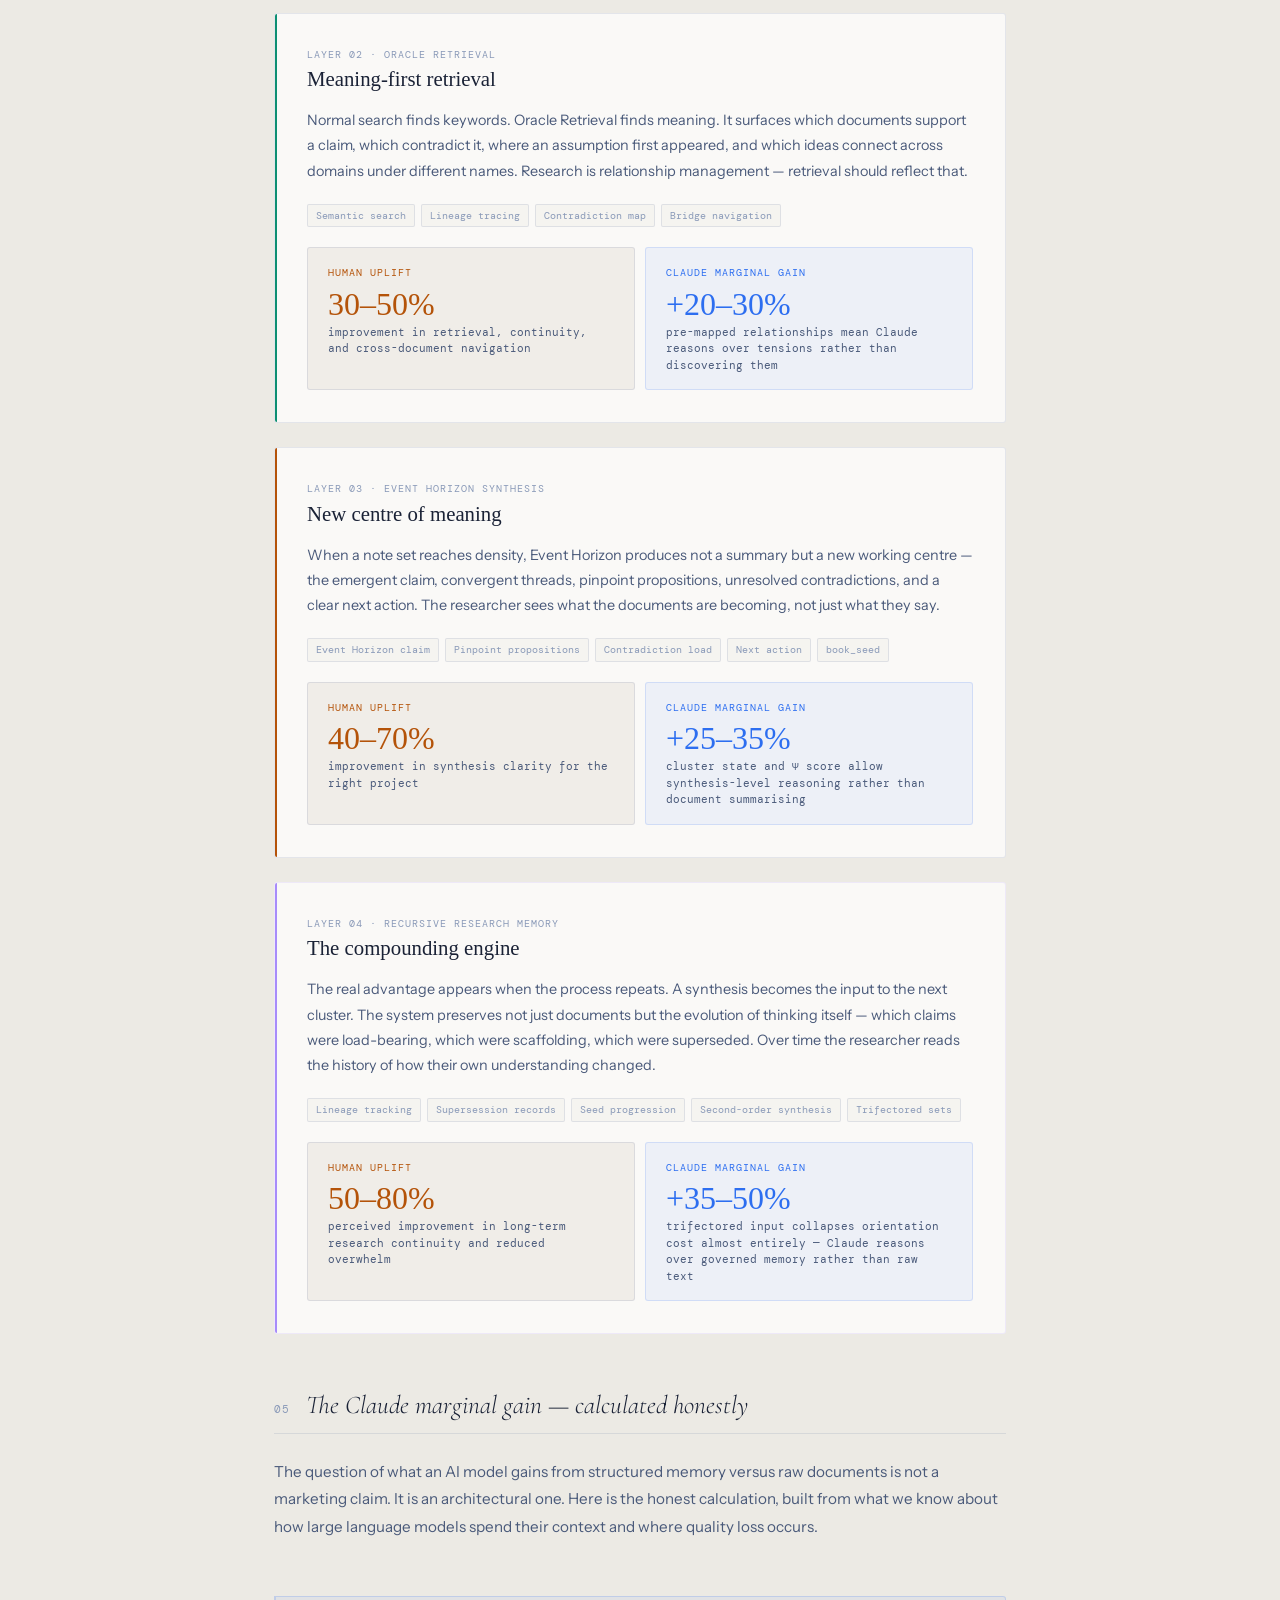
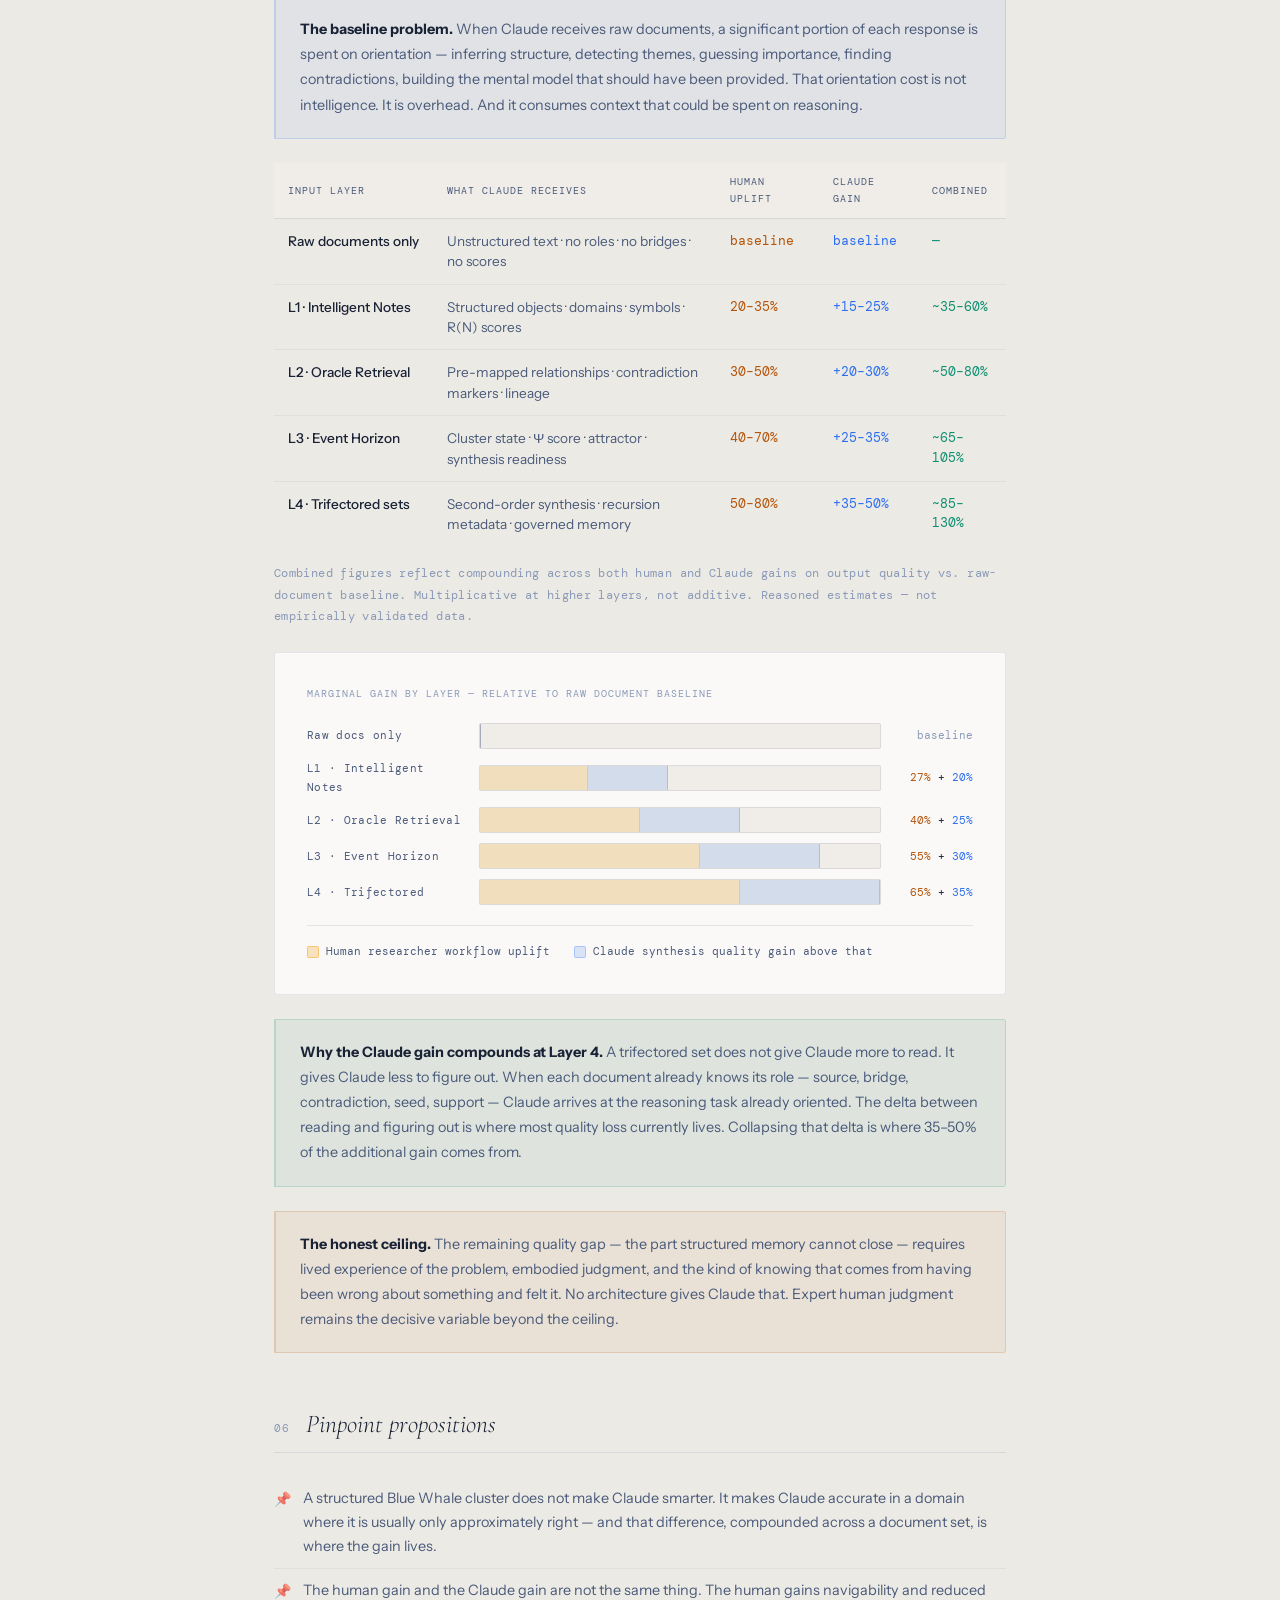
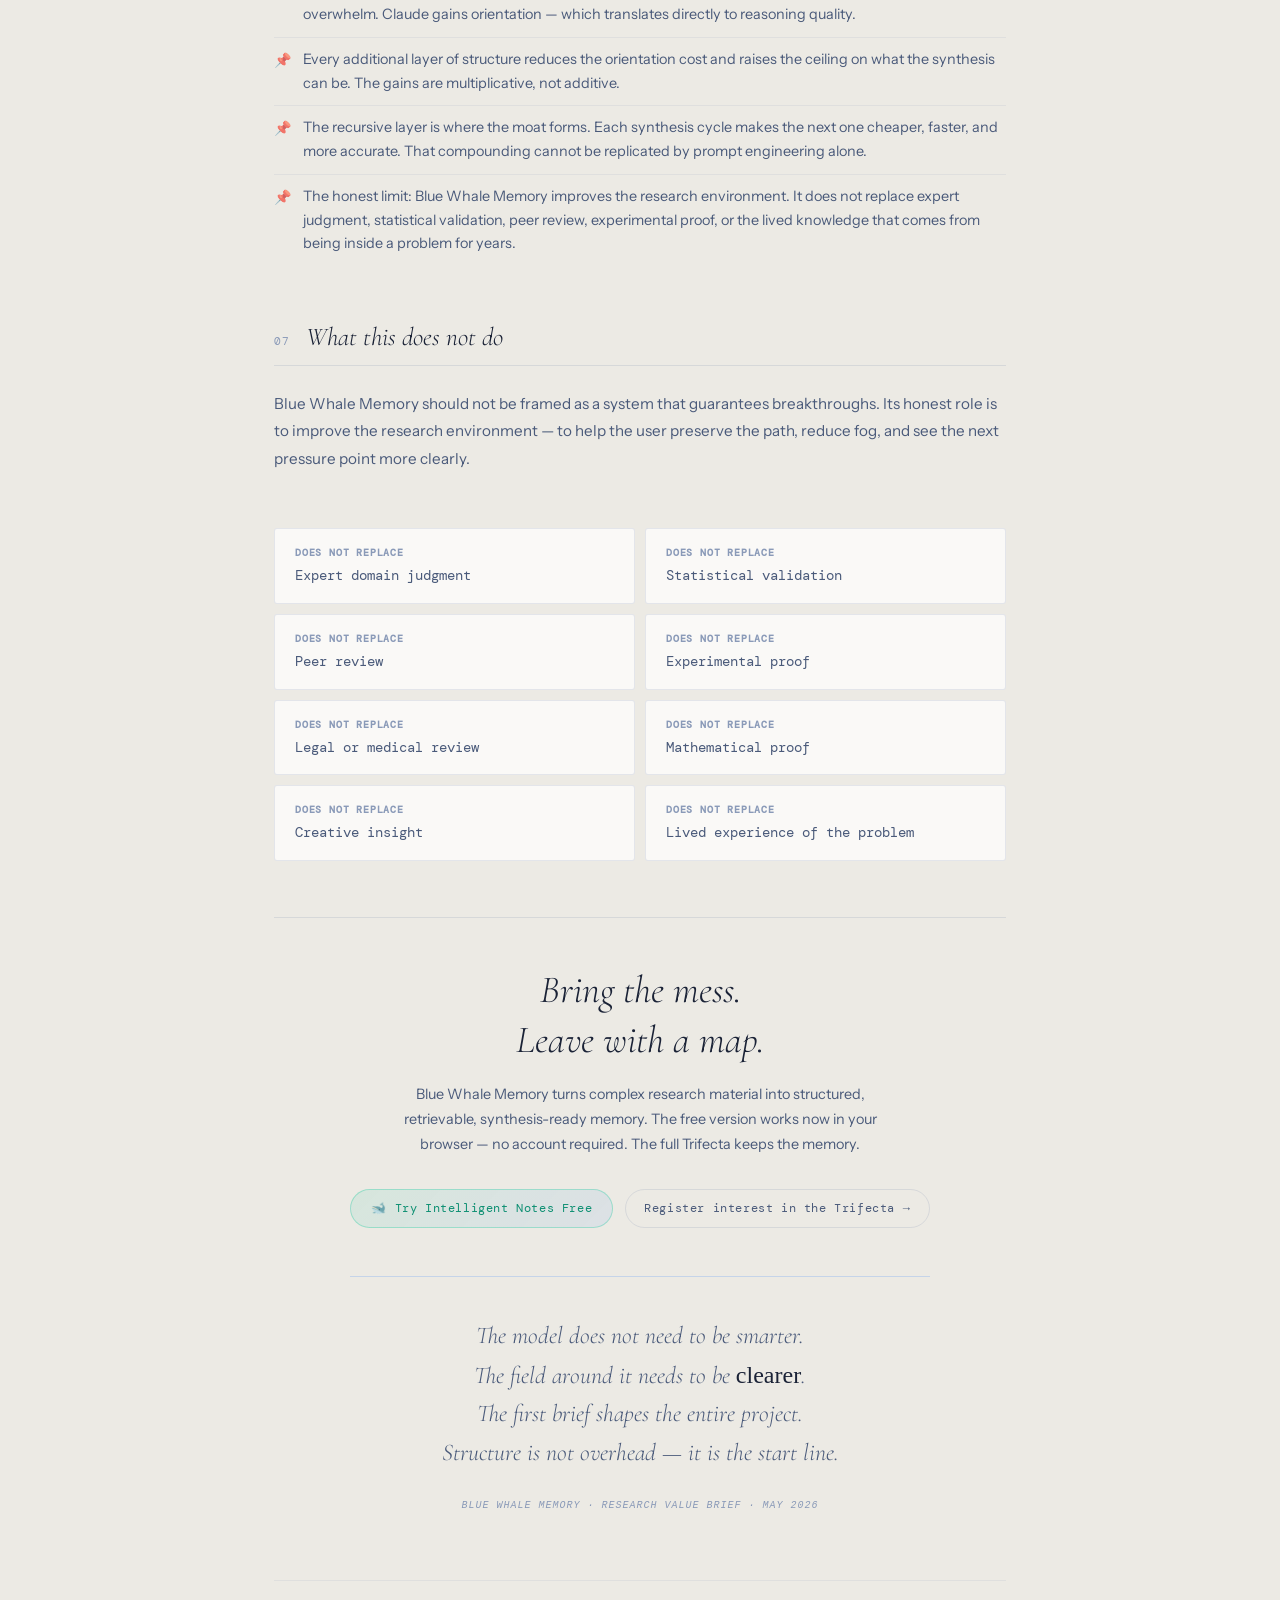
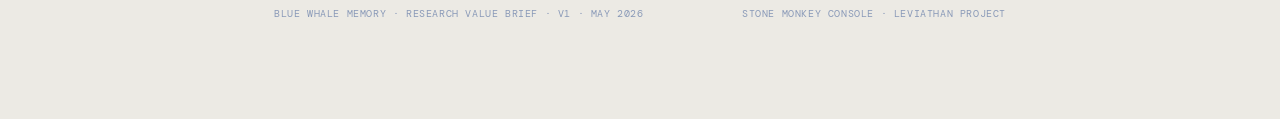
==== commit 5bf8510a: "Update trifecta.html" ====
--- a/trifecta.html
+++ b/trifecta.html
@@ -6,817 +6,363 @@
 <title>Blue Whale Memory — Research Value Brief</title>
 <meta name="description" content="How Blue Whale Memory improves complex research projects — and what the Claude marginal gain looks like at each layer.">
 <link rel="preconnect" href="https://fonts.googleapis.com">
-<link href="https://fonts.googleapis.com/css2?family=Playfair+Display:ital,wght@0,400;0,500;1,400;1,500&family=Source+Serif+4:ital,wght@0,300;0,400;1,300;1,400&family=DM+Mono:wght@300;400&display=swap" rel="stylesheet">
+<link rel="preconnect" href="https://fonts.gstatic.com" crossorigin>
+<link href="https://fonts.googleapis.com/css2?family=Cormorant+Garamond:ital,wght@0,300;0,400;1,300;1,400&family=Instrument+Sans:wght@400;500;600&family=DM+Mono:wght@300;400&display=swap" rel="stylesheet">
 <style>
 
 /* ── RESET ── */
-*, *::before, *::after { box-sizing: border-box; margin: 0; padding: 0; }
-
-/* ── TOKENS ── */
-:root {
-  --paper:      #faf8f4;
-  --paper2:     #f3f0ea;
-  --paper3:     #ece8df;
-  --ink:        #1a1612;
-  --ink2:       #3d3830;
-  --muted:      #7a7268;
-  --faint:      #b8b0a4;
-  --rule:       rgba(60,50,30,0.12);
-  --rule-strong:rgba(60,50,30,0.22);
-  --blue:       #1d4ed8;
-  --blue-dim:   rgba(29,78,216,0.07);
-  --teal:       #0f7a63;
-  --teal-dim:   rgba(15,122,99,0.07);
-  --amber:      #92400e;
-  --amber-dim:  rgba(146,64,14,0.07);
-  --font-display: 'Playfair Display', Georgia, serif;
-  --font-body:    'Source Serif 4', Georgia, serif;
-  --font-mono:    'DM Mono', monospace;
-  --max: 860px;
-  --pad: clamp(1.5rem, 6vw, 4rem);
-}
-
-/* ── DARK MODE ── */
-html.dark {
-  --paper:       #0e0c09;
-  --paper2:      #161310;
-  --paper3:      #1e1a15;
-  --ink:         #e8e0d4;
-  --ink2:        #c4b9a8;
-  --muted:       #7a6e60;
-  --faint:       #3a3228;
-  --rule:        rgba(200,180,140,0.10);
-  --rule-strong: rgba(200,180,140,0.20);
-  --blue:        #6096f5;
-  --blue-dim:    rgba(96,150,245,0.10);
-  --teal:        #3ecfa8;
-  --teal-dim:    rgba(62,207,168,0.09);
-  --amber:       #d97706;
-  --amber-dim:   rgba(217,119,6,0.09);
-}
-
-html.dark body {
-  background:
-    radial-gradient(ellipse 70% 40% at 80% 5%, rgba(96,150,245,0.05) 0%, transparent 60%),
-    var(--paper);
-}
-
-html.dark .summary-table thead th { background: var(--paper2); }
-html.dark .uplift-card.claude { background: rgba(96,150,245,0.08); border-color: rgba(96,150,245,0.18); }
-html.dark .callout { background: rgba(96,150,245,0.08); border-color: rgba(96,150,245,0.2); }
-html.dark .callout.amber { background: rgba(217,119,6,0.08); border-color: rgba(217,119,6,0.2); }
-html.dark .callout.teal { background: rgba(62,207,168,0.08); border-color: rgba(62,207,168,0.2); }
-
-/* smooth theme transition */
-html, body, .masthead, .cover, .layer, .uplift-card,
-.callout, .limit-cell, .compound-visual, .summary-table thead th,
-.summary-table tbody td, .closing, .doc-footer, .props li {
-  transition: background 0.35s ease, color 0.35s ease, border-color 0.35s ease;
-}
+*,*::before,*::after{box-sizing:border-box;margin:0;padding:0}
+
+/* ── TOKENS — dark default ── */
+:root{
+  --ink:        #0a0d13;
+  --deep:       #060810;
+  --surface:    #0e1420;
+  --surface2:   #141c2e;
+  --border:     rgba(100,140,220,0.12);
+  --border-mid: rgba(100,140,220,0.07);
+  --text:       #dce6f5;
+  --muted:      #6e87a8;
+  --faint:      #2e3d55;
+  --accent:     #4f8ef7;
+  --accent-dim: rgba(79,142,247,0.10);
+  --teal:       #3ecfa8;
+  --teal-dim:   rgba(62,207,168,0.08);
+  --amber:      #f59e0b;
+  --amber-dim:  rgba(245,158,11,0.09);
+  --fd:'Cormorant Garamond',Georgia,serif;
+  --fb:'Instrument Sans',sans-serif;
+  --fm:'DM Mono',monospace;
+  --max:860px;
+  --pad:clamp(1.5rem,6vw,4rem);
+  --rad:20px;
+  --nav-top:rgba(6,8,16,0.97);
+  --nav-mid:rgba(6,8,16,0.70);
+}
+
+/* ── LIGHT MODE ── */
+html.light{
+  --ink:        #f5f4f0;
+  --deep:       #eceae4;
+  --surface:    #faf9f7;
+  --surface2:   #f0ede8;
+  --border:     rgba(60,80,140,0.12);
+  --border-mid: rgba(60,80,140,0.07);
+  --text:       #1a2236;
+  --muted:      #4a5a7a;
+  --faint:      #8a9ab8;
+  --accent:     #2d6ef0;
+  --accent-dim: rgba(45,110,240,0.10);
+  --teal:       #0d8f72;
+  --teal-dim:   rgba(13,143,114,0.08);
+  --amber:      #b45309;
+  --amber-dim:  rgba(180,83,9,0.08);
+  --nav-top:rgba(238,241,248,0.97);
+  --nav-mid:rgba(238,241,248,0.50);
+}
+
+html.light .uplift-card.claude{background:rgba(45,110,240,0.06);border-color:rgba(45,110,240,0.15)}
+html.light .callout{background:rgba(45,110,240,0.06);border-color:rgba(45,110,240,0.18)}
+html.light .callout.amber{background:rgba(180,83,9,0.06);border-color:rgba(180,83,9,0.18)}
+html.light .callout.teal{background:rgba(13,143,114,0.06);border-color:rgba(13,143,114,0.18)}
+html.light .summary-table thead th{background:var(--surface2)}
+html.light .closing-quote{border-color:rgba(79,142,247,0.25)}
+
+/* smooth transition */
+html,body,nav,.layer,.uplift-card,.callout,.limit-cell,
+.compound-visual,.summary-table thead th,.summary-table tbody td,
+.closing,.doc-footer,.props li,.closing-quote{
+  transition:background .35s ease,color .35s ease,border-color .35s ease
+}
+
+/* ── BASE ── */
+html{background:var(--deep);color:var(--text);font-family:var(--fb);font-size:16px;line-height:1.75;-webkit-font-smoothing:antialiased}
+
+body{max-width:var(--max);margin:0 auto;padding:5rem var(--pad) 6rem}
+
+/* ── NAV — matches homepage exactly ── */
+nav{
+  position:fixed;top:0;left:0;right:0;z-index:100;
+  padding:1.25rem var(--pad);
+  display:flex;align-items:center;justify-content:space-between;
+  background:linear-gradient(to bottom,var(--nav-top),var(--nav-mid));
+  backdrop-filter:blur(8px);-webkit-backdrop-filter:blur(8px);
+  border-bottom:0.5px solid var(--border-mid)
+}
+.nav-brand{display:flex;align-items:center;gap:10px;text-decoration:none}
+.nav-whale{font-size:22px;line-height:1}
+.nav-name{font-family:var(--fm);font-size:13px;color:var(--text);letter-spacing:.02em}
+.nav-name span{display:block;font-size:10px;color:var(--muted);letter-spacing:.1em;text-transform:uppercase;margin-top:1px}
+.nav-actions{display:flex;align-items:center;gap:1rem;flex-wrap:nowrap}
+.nav-doc{font-family:var(--fm);font-size:10px;color:var(--faint);letter-spacing:.1em;text-transform:uppercase}
+.back-link{
+  display:inline-flex;align-items:center;gap:6px;
+  font-family:var(--fm);font-size:11px;letter-spacing:.06em;
+  color:var(--muted);text-decoration:none;
+  padding:5px 12px;border:0.5px solid var(--border);
+  border-radius:var(--rad);background:var(--surface);
+  transition:color .2s,border-color .2s
+}
+.back-link:hover{color:var(--teal);border-color:rgba(62,207,168,.3)}
 
 /* ── THEME TOGGLE ── */
-.theme-toggle {
-  display: flex;
-  align-items: center;
-  background: var(--paper2);
-  border: 1px solid var(--rule-strong);
-  border-radius: 20px;
-  padding: 3px;
-  cursor: pointer;
-  gap: 0;
-  flex-shrink: 0;
-  align-self: center;
-}
-
-.theme-toggle-option {
-  width: 28px;
-  height: 24px;
-  border-radius: 16px;
-  display: flex;
-  align-items: center;
-  justify-content: center;
-  font-size: 13px;
-  opacity: 0.35;
-  transition: background 0.2s, opacity 0.2s;
-  line-height: 1;
-}
-
-.theme-toggle-option.active {
-  background: var(--paper);
-  opacity: 1;
-  box-shadow: 0 1px 3px rgba(0,0,0,0.12);
-}
-
-/* ── BASE ── */
-html {
-  background: var(--paper);
-  color: var(--ink);
-  font-family: var(--font-body);
-  font-size: 17px;
-  line-height: 1.75;
-  -webkit-font-smoothing: antialiased;
-}
-
-body {
-  max-width: var(--max);
-  margin: 0 auto;
-  padding: 0 var(--pad) 6rem;
-}
-
-/* ── MASTHEAD ── */
-.masthead {
-  padding: 3rem 0 2.5rem;
-  border-bottom: 1px solid var(--rule-strong);
-  margin-bottom: 3rem;
-  display: flex;
-  align-items: flex-start;
-  justify-content: space-between;
-  flex-wrap: wrap;
-  gap: 1rem;
-}
-
-.masthead-brand {
-  display: flex;
-  align-items: center;
-  gap: 10px;
-  text-decoration: none;
-}
-
-.masthead-whale { font-size: 24px; line-height: 1; }
-
-.masthead-name {
-  font-family: var(--font-mono);
-  font-size: 12px;
-  color: var(--muted);
-  letter-spacing: 0.08em;
-  text-transform: uppercase;
-  line-height: 1.5;
-}
-
-.masthead-name strong {
-  display: block;
-  color: var(--ink2);
-  font-weight: 400;
-  font-size: 13px;
-}
-
-.masthead-meta {
-  text-align: right;
-}
-
-.masthead-label {
-  font-family: var(--font-mono);
-  font-size: 10px;
-  letter-spacing: 0.1em;
-  text-transform: uppercase;
-  color: var(--faint);
-  display: block;
-  margin-bottom: 3px;
-}
-
-.masthead-doc {
-  font-family: var(--font-mono);
-  font-size: 11px;
-  color: var(--muted);
-}
+.theme-toggle{
+  display:flex;align-items:center;
+  background:var(--surface2);border:.5px solid var(--border);
+  border-radius:var(--rad);padding:3px;cursor:pointer
+}
+.theme-toggle-option{
+  display:flex;align-items:center;justify-content:center;
+  width:28px;height:24px;border-radius:16px;
+  font-size:13px;opacity:.4;line-height:1;transition:background .2s,opacity .2s
+}
+.theme-toggle-option.active{background:var(--surface);opacity:1;box-shadow:0 1px 3px rgba(0,0,0,.15)}
 
 /* ── COVER ── */
-.cover {
-  padding: 3rem 0 3.5rem;
-  border-bottom: 1px solid var(--rule);
-  margin-bottom: 3.5rem;
-}
-
-.cover-eyebrow {
-  font-family: var(--font-mono);
-  font-size: 11px;
-  letter-spacing: 0.14em;
-  text-transform: uppercase;
-  color: var(--blue);
-  margin-bottom: 1.25rem;
-  display: flex;
-  align-items: center;
-  gap: 10px;
-}
-
-.cover-eyebrow::before {
-  content: '';
-  display: inline-block;
-  width: 24px;
-  height: 1px;
-  background: var(--blue);
-}
-
-.cover-title {
-  font-family: var(--font-display);
-  font-size: clamp(2.4rem, 5vw, 3.75rem);
-  font-weight: 400;
-  line-height: 1.1;
-  color: var(--ink);
-  margin-bottom: 1.5rem;
-  letter-spacing: -0.02em;
-}
-
-.cover-title em {
-  font-style: italic;
-  color: var(--ink2);
-}
-
-.cover-standfirst {
-  font-size: 1.2rem;
-  font-weight: 300;
-  font-style: italic;
-  color: var(--ink2);
-  line-height: 1.65;
-  max-width: 620px;
-  margin-bottom: 2rem;
-  border-left: 3px solid var(--blue);
-  padding-left: 1.25rem;
-}
-
-.cover-meta-row {
-  display: flex;
-  gap: 2rem;
-  flex-wrap: wrap;
-}
-
-.cover-meta-item {
-  font-family: var(--font-mono);
-  font-size: 11px;
-  color: var(--muted);
-  letter-spacing: 0.04em;
-}
-
-.cover-meta-item strong {
-  display: block;
-  color: var(--ink2);
-  font-weight: 400;
-  margin-bottom: 2px;
-  font-size: 10px;
-  text-transform: uppercase;
-  letter-spacing: 0.1em;
+.cover{
+  padding:3rem 0 3.5rem;
+  border-bottom:0.5px solid var(--border);
+  margin-bottom:3.5rem
+}
+.cover-eyebrow{
+  font-family:var(--fm);font-size:11px;letter-spacing:.14em;
+  text-transform:uppercase;color:var(--accent);
+  margin-bottom:1.25rem;display:flex;align-items:center;gap:10px
+}
+.cover-eyebrow::before{content:'';display:inline-block;width:24px;height:1px;background:var(--accent)}
+.cover-title{
+  font-family:var(--fd);font-size:clamp(2.4rem,5vw,3.75rem);
+  font-weight:300;line-height:1.1;color:var(--text);
+  margin-bottom:1.5rem;letter-spacing:-.01em
+}
+.cover-title em{font-style:italic;color:var(--accent)}
+.cover-standfirst{
+  font-family:var(--fd);font-size:1.2rem;font-weight:300;font-style:italic;
+  color:var(--muted);line-height:1.65;max-width:600px;
+  margin-bottom:2rem;border-left:2px solid rgba(79,142,247,.35);padding-left:1.25rem
+}
+.cover-meta-row{display:flex;gap:2rem;flex-wrap:wrap}
+.cover-meta-item{font-family:var(--fm);font-size:11px;color:var(--muted);letter-spacing:.04em}
+.cover-meta-item strong{
+  display:block;color:var(--faint);font-weight:400;
+  margin-bottom:2px;font-size:10px;text-transform:uppercase;letter-spacing:.1em
 }
 
 /* ── PROSE ── */
-.prose {
-  margin-bottom: 3.5rem;
-}
-
-.prose p {
-  margin-bottom: 1.25rem;
-  color: var(--ink2);
-  font-size: 1rem;
-  line-height: 1.8;
-}
-
-.prose p:last-child { margin-bottom: 0; }
-
-.prose strong { color: var(--ink); font-weight: 500; }
-
-/* ── SECTION HEADERS ── */
-.section {
-  margin-bottom: 3.5rem;
-}
-
-.section-header {
-  display: flex;
-  align-items: baseline;
-  gap: 1rem;
-  margin-bottom: 1.5rem;
-  padding-bottom: 0.75rem;
-  border-bottom: 1px solid var(--rule);
-}
-
-.section-num {
-  font-family: var(--font-mono);
-  font-size: 11px;
-  color: var(--faint);
-  letter-spacing: 0.08em;
-  flex-shrink: 0;
-}
-
-.section-title {
-  font-family: var(--font-display);
-  font-size: 1.6rem;
-  font-weight: 400;
-  font-style: italic;
-  color: var(--ink);
-  line-height: 1.2;
-}
+.prose{margin-bottom:3.5rem}
+.prose p{margin-bottom:1.25rem;color:var(--muted);font-size:.95rem;line-height:1.8}
+.prose p:last-child{margin-bottom:0}
+.prose strong{color:var(--text);font-weight:500}
+
+/* ── SECTIONS ── */
+.section{margin-bottom:3.5rem}
+.section-header{
+  display:flex;align-items:baseline;gap:1rem;
+  margin-bottom:1.5rem;padding-bottom:.75rem;
+  border-bottom:0.5px solid var(--border)
+}
+.section-num{font-family:var(--fm);font-size:11px;color:var(--faint);letter-spacing:.08em;flex-shrink:0}
+.section-title{font-family:var(--fd);font-size:1.6rem;font-weight:300;font-style:italic;color:var(--text);line-height:1.2}
+
+/* ── HONESTY NOTE ── */
+.honesty-note{
+  background:var(--surface);border:0.5px solid var(--border);
+  border-left:2px solid var(--faint);
+  border-radius:0 3px 3px 0;
+  padding:1rem 1.25rem;margin-bottom:2.5rem;
+  font-family:var(--fm);font-size:11px;color:var(--faint);
+  letter-spacing:.04em;line-height:1.7
+}
+.honesty-note strong{color:var(--muted);font-weight:400}
 
 /* ── LAYER CARDS ── */
-.layer {
-  background: var(--paper2);
-  border: 1px solid var(--rule);
-  border-radius: 3px;
-  padding: 2rem;
-  margin-bottom: 1.5rem;
-  position: relative;
-  overflow: hidden;
-}
-
-.layer::before {
-  content: '';
-  position: absolute;
-  left: 0; top: 0; bottom: 0;
-  width: 3px;
-}
-
-.layer.l1::before { background: var(--blue); }
-.layer.l2::before { background: var(--teal); }
-.layer.l3::before { background: var(--amber); }
-.layer.l4::before { background: #7c3aed; }
-
-.layer-header {
-  display: flex;
-  align-items: flex-start;
-  justify-content: space-between;
-  gap: 1rem;
-  margin-bottom: 1rem;
-  flex-wrap: wrap;
-}
-
-.layer-title-group { flex: 1; }
-
-.layer-num {
-  font-family: var(--font-mono);
-  font-size: 10px;
-  letter-spacing: 0.1em;
-  text-transform: uppercase;
-  color: var(--faint);
-  margin-bottom: 4px;
-}
-
-.layer-title {
-  font-family: var(--font-display);
-  font-size: 1.3rem;
-  font-weight: 400;
-  color: var(--ink);
-  line-height: 1.2;
-}
-
-.layer-desc {
-  font-size: 0.95rem;
-  color: var(--muted);
-  line-height: 1.7;
-  margin-bottom: 1.25rem;
-}
-
-/* uplift block */
-.uplift-block {
-  display: grid;
-  grid-template-columns: 1fr 1fr;
-  gap: 10px;
-  margin-top: 1.25rem;
-}
-
-.uplift-card {
-  border-radius: 3px;
-  padding: 1rem 1.25rem;
-  border: 1px solid var(--rule);
-}
-
-.uplift-card.human { background: var(--paper3); }
-.uplift-card.claude { background: #f0f4ff; border-color: rgba(29,78,216,0.15); }
-
-.uplift-label {
-  font-family: var(--font-mono);
-  font-size: 10px;
-  letter-spacing: 0.1em;
-  text-transform: uppercase;
-  color: var(--faint);
-  margin-bottom: 6px;
-  display: flex;
-  align-items: center;
-  gap: 6px;
-}
-
-.uplift-label.human-label { color: var(--amber); }
-.uplift-label.claude-label { color: var(--blue); }
-
-.uplift-number {
-  font-family: var(--font-display);
-  font-size: 2rem;
-  font-weight: 400;
-  line-height: 1;
-  margin-bottom: 4px;
-  color: var(--ink);
-}
-
-.uplift-card.claude .uplift-number { color: var(--blue); }
-.uplift-card.human .uplift-number { color: var(--amber); }
-
-.uplift-desc {
-  font-size: 12px;
-  color: var(--muted);
-  line-height: 1.5;
-  font-family: var(--font-mono);
-}
-
-/* gain tags */
-.gain-tags {
-  display: flex;
-  flex-wrap: wrap;
-  gap: 6px;
-  margin-top: 1rem;
-}
-
-.gain-tag {
-  font-family: var(--font-mono);
-  font-size: 10px;
-  padding: 3px 9px;
-  border-radius: 2px;
-  border: 1px solid var(--rule);
-  color: var(--muted);
-  background: var(--paper);
-}
-
-/* ── SUMMARY TABLE ── */
-.summary-table {
-  width: 100%;
-  border-collapse: collapse;
-  margin: 1.5rem 0;
-  font-size: 0.9rem;
-}
-
-.summary-table thead th {
-  font-family: var(--font-mono);
-  font-size: 10px;
-  text-transform: uppercase;
-  letter-spacing: 0.1em;
-  color: var(--muted);
-  padding: 10px 14px;
-  border-bottom: 1px solid var(--rule-strong);
-  text-align: left;
-  font-weight: 400;
-  background: var(--paper2);
-}
-
-.summary-table tbody td {
-  padding: 12px 14px;
-  border-bottom: 1px solid var(--rule);
-  color: var(--ink2);
-  vertical-align: top;
-  line-height: 1.5;
-}
-
-.summary-table tbody tr:last-child td { border-bottom: none; }
-.summary-table tbody tr:hover td { background: var(--paper2); }
-
-.summary-table .td-layer {
-  font-weight: 500;
-  color: var(--ink);
-  white-space: nowrap;
-}
-
-.pct {
-  font-family: var(--font-mono);
-  font-size: 13px;
-  font-weight: 400;
-}
-
-.pct.human { color: var(--amber); }
-.pct.claude { color: var(--blue); }
-.pct.combined { color: var(--teal); font-weight: 500; }
-
-/* ── COMPOUND GAIN VISUAL ── */
-.compound-visual {
-  background: var(--paper2);
-  border: 1px solid var(--rule);
-  border-radius: 3px;
-  padding: 2rem;
-  margin: 1.5rem 0;
-}
-
-.compound-row {
-  display: flex;
-  align-items: center;
-  gap: 12px;
-  margin-bottom: 10px;
-}
-
-.compound-row:last-child { margin-bottom: 0; }
-
-.compound-layer-name {
-  font-family: var(--font-mono);
-  font-size: 11px;
-  color: var(--muted);
-  width: 160px;
-  flex-shrink: 0;
-  letter-spacing: 0.03em;
-}
-
-.compound-bar-wrap {
-  flex: 1;
-  height: 28px;
-  background: var(--paper3);
-  border-radius: 2px;
-  overflow: hidden;
-  position: relative;
-  border: 1px solid var(--rule);
-}
-
-.compound-bar-human {
-  position: absolute;
-  left: 0; top: 0; bottom: 0;
-  background: rgba(146,64,14,0.18);
-  border-right: 1px solid rgba(146,64,14,0.3);
-}
-
-.compound-bar-claude {
-  position: absolute;
-  top: 0; bottom: 0;
-  background: rgba(29,78,216,0.15);
-  border-right: 1px solid rgba(29,78,216,0.3);
-}
-
-.compound-pct {
-  font-family: var(--font-mono);
-  font-size: 11px;
-  width: 80px;
-  text-align: right;
-  flex-shrink: 0;
-}
-
-.compound-legend {
-  display: flex;
-  gap: 1.5rem;
-  margin-top: 1.25rem;
-  padding-top: 1rem;
-  border-top: 1px solid var(--rule);
-}
-
-.compound-legend-item {
-  display: flex;
-  align-items: center;
-  gap: 7px;
-  font-family: var(--font-mono);
-  font-size: 11px;
-  color: var(--muted);
-}
-
-.legend-dot {
-  width: 12px; height: 12px;
-  border-radius: 2px;
-  flex-shrink: 0;
-}
-
-.legend-dot.human { background: rgba(146,64,14,0.25); border: 1px solid rgba(146,64,14,0.4); }
-.legend-dot.claude { background: rgba(29,78,216,0.20); border: 1px solid rgba(29,78,216,0.35); }
+.layer{
+  background:var(--surface);border:0.5px solid var(--border);
+  border-radius:3px;padding:2rem;margin-bottom:1.5rem;
+  position:relative;overflow:hidden
+}
+.layer::before{content:'';position:absolute;left:0;top:0;bottom:0;width:2px}
+.layer.l1::before{background:var(--accent)}
+.layer.l2::before{background:var(--teal)}
+.layer.l3::before{background:var(--amber)}
+.layer.l4::before{background:#a78bfa}
+
+.layer-num{font-family:var(--fm);font-size:10px;letter-spacing:.1em;text-transform:uppercase;color:var(--faint);margin-bottom:4px}
+.layer-title{font-family:var(--fd);font-size:1.3rem;font-weight:300;color:var(--text);line-height:1.2;margin-bottom:1rem}
+.layer-desc{font-size:.9rem;color:var(--muted);line-height:1.75;margin-bottom:1.25rem}
+
+.uplift-block{display:grid;grid-template-columns:1fr 1fr;gap:10px;margin-top:1.25rem}
+.uplift-card{border-radius:3px;padding:1rem 1.25rem;border:0.5px solid var(--border)}
+.uplift-card.human{background:var(--surface2)}
+.uplift-card.claude{background:rgba(79,142,247,.08);border-color:rgba(79,142,247,.18)}
+
+.uplift-label{font-family:var(--fm);font-size:10px;letter-spacing:.1em;text-transform:uppercase;color:var(--faint);margin-bottom:6px}
+.uplift-label.human-label{color:var(--amber)}
+.uplift-label.claude-label{color:var(--accent)}
+
+.uplift-number{font-family:var(--fd);font-size:2rem;font-weight:300;line-height:1;margin-bottom:4px;color:var(--text)}
+.uplift-card.claude .uplift-number{color:var(--accent)}
+.uplift-card.human .uplift-number{color:var(--amber)}
+.uplift-desc{font-size:11px;color:var(--muted);line-height:1.5;font-family:var(--fm)}
+
+.gain-tags{display:flex;flex-wrap:wrap;gap:6px;margin-top:1rem}
+.gain-tag{font-family:var(--fm);font-size:10px;padding:2px 8px;border-radius:2px;border:0.5px solid var(--border);color:var(--faint);background:var(--ink)}
+
+/* ── TABLE ── */
+.summary-table{width:100%;border-collapse:collapse;margin:1.5rem 0;font-size:.85rem}
+.summary-table thead th{
+  font-family:var(--fm);font-size:10px;text-transform:uppercase;letter-spacing:.1em;
+  color:var(--muted);padding:10px 14px;border-bottom:0.5px solid var(--border);
+  text-align:left;font-weight:400;background:var(--surface)
+}
+.summary-table tbody td{padding:12px 14px;border-bottom:0.5px solid var(--border-mid);color:var(--muted);vertical-align:top;line-height:1.5}
+.summary-table tbody tr:last-child td{border-bottom:none}
+.summary-table tbody tr:hover td{background:var(--surface)}
+.summary-table .td-layer{font-weight:500;color:var(--text);white-space:nowrap}
+.pct{font-family:var(--fm);font-size:13px}
+.pct.human{color:var(--amber)}
+.pct.claude{color:var(--accent)}
+.pct.combined{color:var(--teal)}
+
+/* ── BAR CHART ── */
+.compound-visual{background:var(--surface);border:0.5px solid var(--border);border-radius:3px;padding:2rem;margin:1.5rem 0}
+.compound-row{display:flex;align-items:center;gap:12px;margin-bottom:10px}
+.compound-row:last-child{margin-bottom:0}
+.compound-layer-name{font-family:var(--fm);font-size:11px;color:var(--muted);width:160px;flex-shrink:0;letter-spacing:.03em}
+.compound-bar-wrap{flex:1;height:26px;background:var(--surface2);border-radius:2px;overflow:hidden;position:relative;border:0.5px solid var(--border)}
+.compound-bar-human{position:absolute;left:0;top:0;bottom:0;background:rgba(245,158,11,.20);border-right:1px solid rgba(245,158,11,.35)}
+.compound-bar-claude{position:absolute;top:0;bottom:0;background:rgba(79,142,247,.18);border-right:1px solid rgba(79,142,247,.35)}
+.compound-pct{font-family:var(--fm);font-size:11px;width:80px;text-align:right;flex-shrink:0}
+.compound-legend{display:flex;gap:1.5rem;margin-top:1.25rem;padding-top:1rem;border-top:0.5px solid var(--border)}
+.compound-legend-item{display:flex;align-items:center;gap:7px;font-family:var(--fm);font-size:11px;color:var(--muted)}
+.legend-dot{width:12px;height:12px;border-radius:2px;flex-shrink:0}
+.legend-dot.human{background:rgba(245,158,11,.25);border:1px solid rgba(245,158,11,.4)}
+.legend-dot.claude{background:rgba(79,142,247,.20);border:1px solid rgba(79,142,247,.35)}
 
 /* ── CALLOUT ── */
-.callout {
-  background: var(--blue-dim);
-  border: 1px solid rgba(29,78,216,0.18);
-  border-left: 3px solid var(--blue);
-  border-radius: 0 3px 3px 0;
-  padding: 1.25rem 1.5rem;
-  margin: 1.5rem 0;
-}
-
-.callout.amber {
-  background: var(--amber-dim);
-  border-color: rgba(146,64,14,0.18);
-  border-left-color: var(--amber);
-}
-
-.callout.teal {
-  background: var(--teal-dim);
-  border-color: rgba(15,122,99,0.18);
-  border-left-color: var(--teal);
-}
-
-.callout p {
-  font-size: 0.95rem;
-  color: var(--ink2);
-  line-height: 1.7;
-  margin: 0;
-}
-
-.callout strong { color: var(--ink); }
-
-/* ── PROPOSITION LIST ── */
-.props {
-  list-style: none;
-  margin: 1rem 0;
-}
-
-.props li {
-  display: flex;
-  align-items: flex-start;
-  gap: 12px;
-  padding: 10px 0;
-  border-bottom: 1px solid var(--rule);
-  font-size: 0.95rem;
-  color: var(--ink2);
-  line-height: 1.65;
-}
-
-.props li:last-child { border-bottom: none; }
-
-.prop-pin {
-  flex-shrink: 0;
-  font-size: 14px;
-  margin-top: 1px;
-  opacity: 0.7;
-}
-
-/* ── HONEST LIMITS ── */
-.limits-grid {
-  display: grid;
-  grid-template-columns: 1fr 1fr;
-  gap: 10px;
-  margin: 1rem 0;
-}
-
-.limit-cell {
-  background: var(--paper2);
-  border: 1px solid var(--rule);
-  border-radius: 3px;
-  padding: 1rem 1.25rem;
-  font-size: 0.88rem;
-  color: var(--muted);
-  line-height: 1.6;
-  font-family: var(--font-mono);
-}
-
-.limit-cell strong {
-  display: block;
-  color: var(--ink2);
-  margin-bottom: 4px;
-  font-size: 10px;
-  text-transform: uppercase;
-  letter-spacing: 0.08em;
-}
-
-/* ── CLOSING STATEMENT ── */
-.closing {
-  border-top: 1px solid var(--rule-strong);
-  padding-top: 3rem;
-  margin-top: 3rem;
-  text-align: center;
-}
-
-.closing-title {
-  font-family: var(--font-display);
-  font-size: clamp(1.6rem, 3vw, 2.4rem);
-  font-weight: 400;
-  font-style: italic;
-  color: var(--ink);
-  line-height: 1.3;
-  margin-bottom: 1rem;
-}
-
-.closing-sub {
-  font-size: 0.95rem;
-  color: var(--muted);
-  max-width: 520px;
-  margin: 0 auto 2rem;
-  line-height: 1.75;
-}
-
-.closing-ctas {
-  display: flex;
-  gap: 12px;
-  justify-content: center;
-  flex-wrap: wrap;
-}
-
-.btn-primary {
-  font-family: var(--font-body);
-  font-size: 14px;
-  font-weight: 400;
-  padding: 12px 28px;
-  background: var(--blue);
-  color: #fff;
-  border: none;
-  border-radius: 3px;
-  cursor: pointer;
-  text-decoration: none;
-  letter-spacing: 0.01em;
-  transition: opacity 0.2s;
-}
-
-.btn-primary:hover { opacity: 0.85; }
-
-.btn-secondary {
-  font-family: var(--font-body);
-  font-size: 14px;
-  padding: 11px 24px;
-  background: transparent;
-  color: var(--muted);
-  border: 1px solid var(--rule-strong);
-  border-radius: 3px;
-  cursor: pointer;
-  text-decoration: none;
-  transition: color 0.2s, border-color 0.2s;
-}
-
-.btn-secondary:hover { color: var(--ink); border-color: var(--rule-strong); }
+.callout{
+  background:var(--accent-dim);border:0.5px solid rgba(79,142,247,.18);
+  border-left:2px solid var(--accent);border-radius:0 3px 3px 0;
+  padding:1.25rem 1.5rem;margin:1.5rem 0
+}
+.callout.amber{background:var(--amber-dim);border-color:rgba(245,158,11,.18);border-left-color:var(--amber)}
+.callout.teal{background:var(--teal-dim);border-color:rgba(62,207,168,.18);border-left-color:var(--teal)}
+.callout p{font-size:.9rem;color:var(--muted);line-height:1.75;margin:0}
+.callout strong{color:var(--text)}
+
+/* ── PROPS ── */
+.props{list-style:none;margin:1rem 0}
+.props li{display:flex;align-items:flex-start;gap:12px;padding:10px 0;border-bottom:0.5px solid var(--border-mid);font-size:.9rem;color:var(--muted);line-height:1.65}
+.props li:last-child{border-bottom:none}
+.prop-pin{flex-shrink:0;font-size:14px;margin-top:1px;opacity:.7}
+
+/* ── LIMITS ── */
+.limits-grid{display:grid;grid-template-columns:1fr 1fr;gap:10px;margin:1rem 0}
+.limit-cell{background:var(--surface);border:0.5px solid var(--border);border-radius:3px;padding:1rem 1.25rem;font-size:.85rem;color:var(--muted);line-height:1.6;font-family:var(--fm)}
+.limit-cell strong{display:block;color:var(--faint);margin-bottom:4px;font-size:10px;text-transform:uppercase;letter-spacing:.08em}
+
+/* ── CLOSING ── */
+.closing{border-top:0.5px solid var(--border);padding-top:3rem;margin-top:3rem;text-align:center}
+.closing-title{font-family:var(--fd);font-size:clamp(1.6rem,3vw,2.4rem);font-weight:300;font-style:italic;color:var(--text);line-height:1.3;margin-bottom:1rem}
+.closing-sub{font-size:.9rem;color:var(--muted);max-width:500px;margin:0 auto 2rem;line-height:1.75}
+.closing-ctas{display:flex;gap:12px;justify-content:center;flex-wrap:wrap;margin-bottom:3rem}
+
+.btn-primary{
+  display:inline-flex;align-items:center;gap:6px;
+  background:linear-gradient(135deg,rgba(62,207,168,.12),rgba(79,142,247,.10));
+  color:var(--teal);border:1px solid rgba(62,207,168,.40);border-radius:var(--rad);
+  padding:8px 20px;font-family:var(--fm);font-size:12px;letter-spacing:.05em;
+  text-decoration:none;cursor:pointer;transition:all .2s
+}
+.btn-primary:hover{background:linear-gradient(135deg,rgba(62,207,168,.22),rgba(79,142,247,.16));border-color:rgba(62,207,168,.7)}
+
+.btn-secondary{
+  display:inline-flex;align-items:center;gap:6px;
+  background:transparent;color:var(--muted);
+  border:0.5px solid var(--border);border-radius:var(--rad);
+  padding:7px 18px;font-family:var(--fm);font-size:12px;letter-spacing:.05em;
+  text-decoration:none;cursor:pointer;transition:color .2s,border-color .2s
+}
+.btn-secondary:hover{color:var(--text);border-color:rgba(100,140,220,.3)}
+
+/* ── CLOSING QUOTE ── */
+.closing-quote{
+  max-width:580px;margin:0 auto;
+  border-top:0.5px solid rgba(79,142,247,.2);
+  padding-top:2.5rem;
+  text-align:center
+}
+.closing-quote blockquote{
+  font-family:var(--fd);font-size:clamp(1.1rem,2vw,1.5rem);
+  font-weight:300;font-style:italic;
+  color:var(--muted);line-height:1.6;margin-bottom:1rem
+}
+.closing-quote blockquote em{color:var(--text);font-style:normal}
+.closing-quote cite{font-family:var(--fm);font-size:10px;color:var(--faint);letter-spacing:.1em;text-transform:uppercase}
 
 /* ── FOOTER ── */
-.doc-footer {
-  margin-top: 4rem;
-  padding-top: 1.5rem;
-  border-top: 1px solid var(--rule);
-  display: flex;
-  justify-content: space-between;
-  align-items: center;
-  flex-wrap: wrap;
-  gap: 1rem;
-}
-
-.doc-footer-text {
-  font-family: var(--font-mono);
-  font-size: 10px;
-  color: var(--faint);
-  letter-spacing: 0.06em;
-  text-transform: uppercase;
-}
+.doc-footer{
+  margin-top:4rem;padding-top:1.5rem;border-top:0.5px solid var(--border-mid);
+  display:flex;justify-content:space-between;align-items:center;flex-wrap:wrap;gap:1rem
+}
+.doc-footer-text{font-family:var(--fm);font-size:10px;color:var(--faint);letter-spacing:.06em;text-transform:uppercase}
+
+/* ── RESPONSIVE ── */
+@media(max-width:600px){
+  .uplift-block{grid-template-columns:1fr}
+  .limits-grid{grid-template-columns:1fr}
+  .compound-layer-name{width:90px;font-size:10px}
+  .summary-table{font-size:.78rem}
+  .cover-meta-row{flex-direction:column;gap:1rem}
+  .nav-doc{display:none}
+}
+
+/* ── SCROLL REVEAL ── */
+.reveal{opacity:0;transform:translateY(16px);transition:opacity .6s ease,transform .6s ease}
+.reveal.visible{opacity:1;transform:translateY(0)}
 
 /* ── PRINT ── */
-@media print {
-  body { max-width: 100%; padding: 2cm; font-size: 11pt; }
-  .closing-ctas { display: none; }
-  .layer { break-inside: avoid; }
-}
-
-/* ── RESPONSIVE ── */
-@media (max-width: 600px) {
-  .uplift-block { grid-template-columns: 1fr; }
-  .limits-grid { grid-template-columns: 1fr; }
-  .compound-layer-name { width: 100px; font-size: 10px; }
-  .summary-table { font-size: 0.8rem; }
-  .cover-meta-row { flex-direction: column; gap: 1rem; }
-}
-
-/* ── SCROLL REVEAL ── */
-.reveal {
-  opacity: 0;
-  transform: translateY(16px);
-  transition: opacity 0.6s ease, transform 0.6s ease;
-}
-.reveal.visible { opacity: 1; transform: translateY(0); }
+@media print{
+  body{max-width:100%;padding:2cm;font-size:11pt}
+  nav,.closing-ctas{display:none}
+  .layer{break-inside:avoid}
+}
 
 </style>
 </head>
 <body>
 
-<!-- MASTHEAD -->
-<div class="masthead">
-  <div class="masthead-brand">
-    <span class="masthead-whale">🐋</span>
-    <span class="masthead-name">
-      <strong>Blue Whale Memory</strong>
-      bluewhalememory.com
+<!-- NAV — matches homepage -->
+<nav>
+  <a class="nav-brand" href="https://bluewhalememory.com/">
+    <span class="nav-whale">🐋</span>
+    <span class="nav-name">
+      Blue Whale Memory
+      <span>Research Value Brief</span>
     </span>
-  </div>
-  <div class="masthead-meta">
-    <span class="masthead-label">Document type</span>
-    <span class="masthead-doc">Research Value Brief · Stone Monkey / Leviathan Project</span>
-  </div>
-  <div style="display:flex; align-items:center; gap:10px;">
-    <a href="https://claude.ai/public/artifacts/7ad2d603-115c-4ae9-b972-f082b11f3bd0"
-       target="_blank"
-       style="display:inline-flex; align-items:center; gap:7px; font-family:var(--font-mono); font-size:11px; letter-spacing:0.06em; color:var(--muted); text-decoration:none; padding:6px 14px; border:1px solid var(--rule-strong); border-radius:3px; background:var(--paper2); transition:color 0.2s, border-color 0.2s;"
-       onmouseover="this.style.color='var(--ink)'; this.style.borderColor='var(--rule-strong)'"
-       onmouseout="this.style.color='var(--muted)'; this.style.borderColor='var(--rule-strong)'">
-      🐋 &nbsp;← Homepage
-    </a>
-    <button class="theme-toggle" id="themeToggle" aria-label="Toggle light/dark theme" title="Toggle theme">
+  </a>
+  <div class="nav-actions">
+    <span class="nav-doc">Intelligent Notes · v1 · May 2026</span>
+    <a href="https://bluewhalememory.com/" class="back-link">← Homepage</a>
+    <button class="theme-toggle" id="themeToggle" aria-label="Toggle theme">
+      <span class="theme-toggle-option" id="opt-dark">🌙</span>
       <span class="theme-toggle-option" id="opt-light">☀️</span>
-      <span class="theme-toggle-option" id="opt-dark">🌙</span>
     </button>
   </div>
-</div>
+</nav>
 
 <!-- COVER -->
 <div class="cover">
   <div class="cover-eyebrow">For researchers, writers, and builders working with complex documents</div>
-  <h1 class="cover-title">
-    Blue Whale Memory<br>
-    <em>Research Value Brief</em>
-  </h1>
+  <h1 class="cover-title">Blue Whale Memory<br><em>Research Value Brief</em></h1>
   <p class="cover-standfirst">
     Blue Whale Memory does not promise the answer. It preserves the path well enough that the next question becomes clearer.
   </p>
   <div class="cover-meta-row">
-    <div class="cover-meta-item">
-      <strong>Status</strong>
-      current_truth
-    </div>
-    <div class="cover-meta-item">
-      <strong>Confidence</strong>
-      reasoned · provisional
-    </div>
-    <div class="cover-meta-item">
-      <strong>Domains</strong>
-      Research · AI_Context · Product_Value
-    </div>
-    <div class="cover-meta-item">
-      <strong>Version</strong>
-      v1 · May 2026
-    </div>
+    <div class="cover-meta-item"><strong>Status</strong>current_truth</div>
+    <div class="cover-meta-item"><strong>Confidence</strong>reasoned · provisional</div>
+    <div class="cover-meta-item"><strong>Domains</strong>Research · AI_Context · Product_Value</div>
+    <div class="cover-meta-item"><strong>Version</strong>v1 · May 2026</div>
   </div>
 </div>
 
@@ -827,6 +373,11 @@
   <p>This brief explains the four layers of value, what each layer delivers to the human researcher, and — with precision and honesty — what the Claude marginal gain looks like when structured memory replaces raw document handling.</p>
 </div>
 
+<!-- HONESTY NOTE -->
+<div class="honesty-note reveal">
+  <strong>On the numbers below —</strong> these are reasoned estimates, not empirical measurements. They reflect architectural reasoning about context window efficiency and orientation cost reduction. The proof requires a controlled study: two groups, same documents, same task, measured output quality. That study has not been run. What has been demonstrated — repeatedly — is that the same AI model produces materially different quality when it has structured context versus raw text. The direction is certain. The magnitude is provisional.
+</div>
+
 <!-- LAYERS -->
 <div class="section reveal">
   <div class="section-header">
@@ -834,23 +385,14 @@
     <h2 class="section-title">The four layers of value</h2>
   </div>
 
-  <!-- LAYER 1 -->
   <div class="layer l1 reveal">
-    <div class="layer-header">
-      <div class="layer-title-group">
-        <div class="layer-num">Layer 01 · Intelligent Notes</div>
-        <div class="layer-title">Structured note output</div>
-      </div>
-    </div>
-    <p class="layer-desc">Each document becomes an Intelligent Note — not just a summary, but a structured object carrying facts, claims, assumptions, domains, symbols, bridges, confidence, status, and a retrieval readiness score R(N). The researcher gains faster orientation without rereading. The system gains a navigable object instead of a text block.</p>
+    <div class="layer-num">Layer 01 · Intelligent Notes</div>
+    <div class="layer-title">Structured note output</div>
+    <p class="layer-desc">Each document becomes an Intelligent Note — a structured object carrying facts, domains, symbols, bridges, confidence, status, and a retrieval readiness score R(N). The researcher gains faster orientation without rereading. The system gains a navigable object instead of a text block.</p>
     <div class="gain-tags">
-      <span class="gain-tag">Facts</span>
-      <span class="gain-tag">Domains</span>
-      <span class="gain-tag">Symbols</span>
-      <span class="gain-tag">Bridges</span>
-      <span class="gain-tag">Confidence</span>
-      <span class="gain-tag">R(N) score</span>
-      <span class="gain-tag">Status</span>
+      <span class="gain-tag">Facts</span><span class="gain-tag">Domains</span><span class="gain-tag">Symbols</span>
+      <span class="gain-tag">Bridges</span><span class="gain-tag">Confidence</span>
+      <span class="gain-tag">R(N) score</span><span class="gain-tag">Status</span>
     </div>
     <div class="uplift-block">
       <div class="uplift-card human">
@@ -860,26 +402,19 @@
       </div>
       <div class="uplift-card claude">
         <div class="uplift-label claude-label">Claude marginal gain</div>
-        <div class="uplift-number">+8–12%</div>
-        <div class="uplift-desc">less context spent inferring structure · more on reasoning</div>
-      </div>
-    </div>
-  </div>
-
-  <!-- LAYER 2 -->
+        <div class="uplift-number">+15–25%</div>
+        <div class="uplift-desc">context spent on structure drops · reasoning quality rises proportionally</div>
+      </div>
+    </div>
+  </div>
+
   <div class="layer l2 reveal">
-    <div class="layer-header">
-      <div class="layer-title-group">
-        <div class="layer-num">Layer 02 · Oracle Retrieval</div>
-        <div class="layer-title">Meaning-first retrieval</div>
-      </div>
-    </div>
-    <p class="layer-desc">Normal search finds keywords. Oracle Retrieval finds meaning. It surfaces which documents support a claim, which contradict it, where an assumption first appeared, and which ideas are connected across domains under different names. Research is relationship management — and retrieval should reflect that.</p>
+    <div class="layer-num">Layer 02 · Oracle Retrieval</div>
+    <div class="layer-title">Meaning-first retrieval</div>
+    <p class="layer-desc">Normal search finds keywords. Oracle Retrieval finds meaning. It surfaces which documents support a claim, which contradict it, where an assumption first appeared, and which ideas connect across domains under different names. Research is relationship management — retrieval should reflect that.</p>
     <div class="gain-tags">
-      <span class="gain-tag">Semantic search</span>
-      <span class="gain-tag">Lineage tracing</span>
-      <span class="gain-tag">Contradiction map</span>
-      <span class="gain-tag">Bridge navigation</span>
+      <span class="gain-tag">Semantic search</span><span class="gain-tag">Lineage tracing</span>
+      <span class="gain-tag">Contradiction map</span><span class="gain-tag">Bridge navigation</span>
     </div>
     <div class="uplift-block">
       <div class="uplift-card human">
@@ -889,27 +424,19 @@
       </div>
       <div class="uplift-card claude">
         <div class="uplift-label claude-label">Claude marginal gain</div>
-        <div class="uplift-number">+12–18%</div>
+        <div class="uplift-number">+20–30%</div>
         <div class="uplift-desc">pre-mapped relationships mean Claude reasons over tensions rather than discovering them</div>
       </div>
     </div>
   </div>
 
-  <!-- LAYER 3 -->
   <div class="layer l3 reveal">
-    <div class="layer-header">
-      <div class="layer-title-group">
-        <div class="layer-num">Layer 03 · Event Horizon Synthesis</div>
-        <div class="layer-title">New centre of meaning</div>
-      </div>
-    </div>
-    <p class="layer-desc">When a set of notes reaches density, Event Horizon Synthesis produces not a summary but a new working centre — the emergent claim, convergent threads, pinpoint propositions, unresolved contradictions, and a clear next action. The researcher sees what the documents are becoming, not just what they say.</p>
+    <div class="layer-num">Layer 03 · Event Horizon Synthesis</div>
+    <div class="layer-title">New centre of meaning</div>
+    <p class="layer-desc">When a note set reaches density, Event Horizon produces not a summary but a new working centre — the emergent claim, convergent threads, pinpoint propositions, unresolved contradictions, and a clear next action. The researcher sees what the documents are becoming, not just what they say.</p>
     <div class="gain-tags">
-      <span class="gain-tag">Event Horizon claim</span>
-      <span class="gain-tag">Pinpoint propositions</span>
-      <span class="gain-tag">Contradiction load</span>
-      <span class="gain-tag">Next action</span>
-      <span class="gain-tag">book_seed</span>
+      <span class="gain-tag">Event Horizon claim</span><span class="gain-tag">Pinpoint propositions</span>
+      <span class="gain-tag">Contradiction load</span><span class="gain-tag">Next action</span><span class="gain-tag">book_seed</span>
     </div>
     <div class="uplift-block">
       <div class="uplift-card human">
@@ -919,27 +446,19 @@
       </div>
       <div class="uplift-card claude">
         <div class="uplift-label claude-label">Claude marginal gain</div>
-        <div class="uplift-number">+20–30%</div>
-        <div class="uplift-desc">cluster state and Ψ score allow synthesis-level reasoning rather than document-level summarising</div>
-      </div>
-    </div>
-  </div>
-
-  <!-- LAYER 4 -->
-  <div class="layer l4 reveal" style="border-color: rgba(124,58,237,0.15);">
-    <div class="layer-header">
-      <div class="layer-title-group">
-        <div class="layer-num">Layer 04 · Recursive Research Memory</div>
-        <div class="layer-title">The compounding engine</div>
-      </div>
-    </div>
-    <p class="layer-desc">The real advantage appears when the process repeats. A synthesis becomes the input to the next cluster. The system preserves not just documents but the evolution of the thinking itself — which claims were load-bearing, which were scaffolding, which were superseded. Over time the researcher reads the history of how their own understanding changed.</p>
+        <div class="uplift-number">+25–35%</div>
+        <div class="uplift-desc">cluster state and Ψ score allow synthesis-level reasoning rather than document summarising</div>
+      </div>
+    </div>
+  </div>
+
+  <div class="layer l4 reveal" style="border-color:rgba(167,139,250,0.15)">
+    <div class="layer-num">Layer 04 · Recursive Research Memory</div>
+    <div class="layer-title">The compounding engine</div>
+    <p class="layer-desc">The real advantage appears when the process repeats. A synthesis becomes the input to the next cluster. The system preserves not just documents but the evolution of thinking itself — which claims were load-bearing, which were scaffolding, which were superseded. Over time the researcher reads the history of how their own understanding changed.</p>
     <div class="gain-tags">
-      <span class="gain-tag">Lineage tracking</span>
-      <span class="gain-tag">Supersession records</span>
-      <span class="gain-tag">Seed progression</span>
-      <span class="gain-tag">Second-order synthesis</span>
-      <span class="gain-tag">Trifectored sets</span>
+      <span class="gain-tag">Lineage tracking</span><span class="gain-tag">Supersession records</span>
+      <span class="gain-tag">Seed progression</span><span class="gain-tag">Second-order synthesis</span><span class="gain-tag">Trifectored sets</span>
     </div>
     <div class="uplift-block">
       <div class="uplift-card human">
@@ -954,10 +473,9 @@
       </div>
     </div>
   </div>
-
-</div>
-
-<!-- CLAUDE GAIN SECTION -->
+</div>
+
+<!-- CLAUDE GAIN -->
 <div class="section reveal">
   <div class="section-header">
     <span class="section-num">05</span>
@@ -969,10 +487,9 @@
   </div>
 
   <div class="callout reveal">
-    <p><strong>The baseline problem.</strong> When Claude receives 30 raw documents, a significant portion of each response is spent on orientation — inferring structure, detecting themes, guessing importance, finding contradictions, building the mental model that should have been provided. That orientation cost is not intelligence. It is overhead. And it consumes context that could be spent on reasoning.</p>
-  </div>
-
-  <!-- SUMMARY TABLE -->
+    <p><strong>The baseline problem.</strong> When Claude receives raw documents, a significant portion of each response is spent on orientation — inferring structure, detecting themes, guessing importance, finding contradictions, building the mental model that should have been provided. That orientation cost is not intelligence. It is overhead. And it consumes context that could be spent on reasoning.</p>
+  </div>
+
   <table class="summary-table reveal">
     <thead>
       <tr>
@@ -992,28 +509,28 @@
         <td class="pct combined">—</td>
       </tr>
       <tr>
-        <td class="td-layer">Layer 1 · Intelligent Notes</td>
+        <td class="td-layer">L1 · Intelligent Notes</td>
         <td>Structured objects · domains · symbols · R(N) scores</td>
         <td class="pct human">20–35%</td>
-        <td class="pct claude">+8–12%</td>
-        <td class="pct combined">~28–47%</td>
+        <td class="pct claude">+15–25%</td>
+        <td class="pct combined">~35–60%</td>
       </tr>
       <tr>
-        <td class="td-layer">Layer 2 · Oracle Retrieval</td>
+        <td class="td-layer">L2 · Oracle Retrieval</td>
         <td>Pre-mapped relationships · contradiction markers · lineage</td>
         <td class="pct human">30–50%</td>
-        <td class="pct claude">+12–18%</td>
-        <td class="pct combined">~42–68%</td>
+        <td class="pct claude">+20–30%</td>
+        <td class="pct combined">~50–80%</td>
       </tr>
       <tr>
-        <td class="td-layer">Layer 3 · Event Horizon</td>
+        <td class="td-layer">L3 · Event Horizon</td>
         <td>Cluster state · Ψ score · attractor · synthesis readiness</td>
         <td class="pct human">40–70%</td>
-        <td class="pct claude">+20–30%</td>
-        <td class="pct combined">~60–100%</td>
+        <td class="pct claude">+25–35%</td>
+        <td class="pct combined">~65–105%</td>
       </tr>
       <tr>
-        <td class="td-layer">Layer 4 · Trifectored sets</td>
+        <td class="td-layer">L4 · Trifectored sets</td>
         <td>Second-order synthesis · recursion metadata · governed memory</td>
         <td class="pct human">50–80%</td>
         <td class="pct claude">+35–50%</td>
@@ -1022,66 +539,38 @@
     </tbody>
   </table>
 
-  <p style="font-size: 0.82rem; color: var(--faint); font-family: var(--font-mono); margin-top: -0.5rem; margin-bottom: 1.5rem; letter-spacing: 0.03em;">Combined figures reflect compounding across both human and Claude gains on output quality vs. raw-document baseline. Not additive — multiplicative at higher layers.</p>
-
-  <!-- BAR CHART -->
+  <p style="font-size:.78rem;color:var(--faint);font-family:var(--fm);margin-top:-.5rem;margin-bottom:1.5rem;letter-spacing:.03em;">Combined figures reflect compounding across both human and Claude gains on output quality vs. raw-document baseline. Multiplicative at higher layers, not additive. Reasoned estimates — not empirically validated data.</p>
+
   <div class="compound-visual reveal">
-    <div style="font-family: var(--font-mono); font-size: 10px; text-transform: uppercase; letter-spacing: 0.1em; color: var(--faint); margin-bottom: 1.25rem;">Marginal gain by layer — relative to raw document baseline</div>
-
+    <div style="font-family:var(--fm);font-size:10px;text-transform:uppercase;letter-spacing:.1em;color:var(--faint);margin-bottom:1.25rem;">Marginal gain by layer — relative to raw document baseline</div>
     <div class="compound-row">
       <span class="compound-layer-name">Raw docs only</span>
-      <div class="compound-bar-wrap">
-        <div class="compound-bar-human" style="width:0%"></div>
-        <div class="compound-bar-claude" style="left:0%; width:0%"></div>
-      </div>
+      <div class="compound-bar-wrap"><div class="compound-bar-human" style="width:0%"></div><div class="compound-bar-claude" style="left:0%;width:0%"></div></div>
       <span class="compound-pct" style="color:var(--faint)">baseline</span>
     </div>
-
     <div class="compound-row">
       <span class="compound-layer-name">L1 · Intelligent Notes</span>
-      <div class="compound-bar-wrap">
-        <div class="compound-bar-human" style="width:27%"></div>
-        <div class="compound-bar-claude" style="left:27%; width:10%"></div>
-      </div>
-      <span class="compound-pct"><span style="color:var(--amber)">27%</span> + <span style="color:var(--blue)">10%</span></span>
-    </div>
-
+      <div class="compound-bar-wrap"><div class="compound-bar-human" style="width:27%"></div><div class="compound-bar-claude" style="left:27%;width:20%"></div></div>
+      <span class="compound-pct"><span style="color:var(--amber)">27%</span> + <span style="color:var(--accent)">20%</span></span>
+    </div>
     <div class="compound-row">
       <span class="compound-layer-name">L2 · Oracle Retrieval</span>
-      <div class="compound-bar-wrap">
-        <div class="compound-bar-human" style="width:40%"></div>
-        <div class="compound-bar-claude" style="left:40%; width:15%"></div>
-      </div>
-      <span class="compound-pct"><span style="color:var(--amber)">40%</span> + <span style="color:var(--blue)">15%</span></span>
-    </div>
-
+      <div class="compound-bar-wrap"><div class="compound-bar-human" style="width:40%"></div><div class="compound-bar-claude" style="left:40%;width:25%"></div></div>
+      <span class="compound-pct"><span style="color:var(--amber)">40%</span> + <span style="color:var(--accent)">25%</span></span>
+    </div>
     <div class="compound-row">
       <span class="compound-layer-name">L3 · Event Horizon</span>
-      <div class="compound-bar-wrap">
-        <div class="compound-bar-human" style="width:55%"></div>
-        <div class="compound-bar-claude" style="left:55%; width:25%"></div>
-      </div>
-      <span class="compound-pct"><span style="color:var(--amber)">55%</span> + <span style="color:var(--blue)">25%</span></span>
-    </div>
-
+      <div class="compound-bar-wrap"><div class="compound-bar-human" style="width:55%"></div><div class="compound-bar-claude" style="left:55%;width:30%"></div></div>
+      <span class="compound-pct"><span style="color:var(--amber)">55%</span> + <span style="color:var(--accent)">30%</span></span>
+    </div>
     <div class="compound-row">
       <span class="compound-layer-name">L4 · Trifectored</span>
-      <div class="compound-bar-wrap">
-        <div class="compound-bar-human" style="width:65%"></div>
-        <div class="compound-bar-claude" style="left:65%; width:35%"></div>
-      </div>
-      <span class="compound-pct"><span style="color:var(--amber)">65%</span> + <span style="color:var(--blue)">35%</span></span>
-    </div>
-
+      <div class="compound-bar-wrap"><div class="compound-bar-human" style="width:65%"></div><div class="compound-bar-claude" style="left:65%;width:35%"></div></div>
+      <span class="compound-pct"><span style="color:var(--amber)">65%</span> + <span style="color:var(--accent)">35%</span></span>
+    </div>
     <div class="compound-legend">
-      <div class="compound-legend-item">
-        <div class="legend-dot human"></div>
-        Human researcher workflow uplift
-      </div>
-      <div class="compound-legend-item">
-        <div class="legend-dot claude"></div>
-        Claude synthesis quality gain above that
-      </div>
+      <div class="compound-legend-item"><div class="legend-dot human"></div>Human researcher workflow uplift</div>
+      <div class="compound-legend-item"><div class="legend-dot claude"></div>Claude synthesis quality gain above that</div>
     </div>
   </div>
 
@@ -1090,7 +579,7 @@
   </div>
 
   <div class="callout amber reveal">
-    <p><strong>The honest ceiling.</strong> The remaining quality gap — the part structured memory cannot close — requires lived experience of the problem, embodied judgment, and the kind of knowing that comes from having been wrong about something and felt it. No architecture gives Claude that. The ceiling for Claude's marginal gain, even at full trifectored input, is approximately 50% above baseline. Beyond that, expert human judgment remains the decisive variable.</p>
+    <p><strong>The honest ceiling.</strong> The remaining quality gap — the part structured memory cannot close — requires lived experience of the problem, embodied judgment, and the kind of knowing that comes from having been wrong about something and felt it. No architecture gives Claude that. Expert human judgment remains the decisive variable beyond the ceiling.</p>
   </div>
 </div>
 
@@ -1100,13 +589,12 @@
     <span class="section-num">06</span>
     <h2 class="section-title">Pinpoint propositions</h2>
   </div>
-
   <ul class="props">
-    <li><span class="prop-pin">📌</span> A structured Blue Whale cluster does not make Claude smarter. It makes Claude accurate in a domain where it is usually only approximately right — and that difference, compounded across thirty documents, is where the 35–50% lives.</li>
-    <li><span class="prop-pin">📌</span> The human gain and the Claude gain are not the same thing. The human gains navigability and reduced overwhelm. Claude gains orientation — which translates directly to reasoning quality.</li>
-    <li><span class="prop-pin">📌</span> Every additional layer of structure reduces the orientation cost and raises the ceiling on what the synthesis can be. The gains are multiplicative, not additive.</li>
-    <li><span class="prop-pin">📌</span> The recursive layer is where the moat forms. Each synthesis cycle makes the next one cheaper, faster, and more accurate. That compounding cannot be replicated by prompt engineering alone.</li>
-    <li><span class="prop-pin">📌</span> The honest limit: Blue Whale Memory improves the research environment. It does not replace expert judgment, statistical validation, peer review, experimental proof, or the lived knowledge that comes from being inside a problem for years.</li>
+    <li><span class="prop-pin">📌</span>A structured Blue Whale cluster does not make Claude smarter. It makes Claude accurate in a domain where it is usually only approximately right — and that difference, compounded across a document set, is where the gain lives.</li>
+    <li><span class="prop-pin">📌</span>The human gain and the Claude gain are not the same thing. The human gains navigability and reduced overwhelm. Claude gains orientation — which translates directly to reasoning quality.</li>
+    <li><span class="prop-pin">📌</span>Every additional layer of structure reduces the orientation cost and raises the ceiling on what the synthesis can be. The gains are multiplicative, not additive.</li>
+    <li><span class="prop-pin">📌</span>The recursive layer is where the moat forms. Each synthesis cycle makes the next one cheaper, faster, and more accurate. That compounding cannot be replicated by prompt engineering alone.</li>
+    <li><span class="prop-pin">📌</span>The honest limit: Blue Whale Memory improves the research environment. It does not replace expert judgment, statistical validation, peer review, experimental proof, or the lived knowledge that comes from being inside a problem for years.</li>
   </ul>
 </div>
 
@@ -1116,11 +604,9 @@
     <span class="section-num">07</span>
     <h2 class="section-title">What this does not do</h2>
   </div>
-
   <div class="prose">
     <p>Blue Whale Memory should not be framed as a system that guarantees breakthroughs. Its honest role is to improve the research environment — to help the user preserve the path, reduce fog, and see the next pressure point more clearly.</p>
   </div>
-
   <div class="limits-grid">
     <div class="limit-cell"><strong>Does not replace</strong>Expert domain judgment</div>
     <div class="limit-cell"><strong>Does not replace</strong>Statistical validation</div>
@@ -1135,15 +621,23 @@
 
 <!-- CLOSING -->
 <div class="closing reveal">
-  <h2 class="closing-title">
-    Bring the mess.<br>Leave with a map.
-  </h2>
+  <h2 class="closing-title">Bring the mess.<br>Leave with a map.</h2>
   <p class="closing-sub">
-    Blue Whale Memory turns complex research material into structured, retrievable, synthesis-ready memory. The free version lets you experience the arena in your browser — no account, no database, up to 30 documents. The full Trifecta will let you keep the memory.
+    Blue Whale Memory turns complex research material into structured, retrievable, synthesis-ready memory. The free version works now in your browser — no account required. The full Trifecta keeps the memory.
   </p>
   <div class="closing-ctas">
-    <a href="/app" class="btn-primary">🐋 Try Intelligent Notes Free</a>
-    <a href="#" class="btn-secondary">Register interest in the Trifecta →</a>
+    <a href="https://app.bluewhalememory.com/" class="btn-primary" target="_blank">🐋 Try Intelligent Notes Free</a>
+    <a href="https://bluewhalememory.com/#register" class="btn-secondary">Register interest in the Trifecta →</a>
+  </div>
+
+  <div class="closing-quote">
+    <blockquote>
+      The model does not need to be smarter.<br>
+      The field around it needs to be <em>clearer</em>.<br>
+      The first brief shapes the entire project.<br>
+      Structure is not overhead — it is the start line.
+    </blockquote>
+    <cite>Blue Whale Memory · Research Value Brief · May 2026</cite>
   </div>
 </div>
 
@@ -1154,45 +648,28 @@
 </div>
 
 <script>
-  // ── THEME TOGGLE ──
-  const html = document.documentElement;
-  const toggle = document.getElementById('themeToggle');
-  const optLight = document.getElementById('opt-light');
+  const html    = document.documentElement;
+  const toggle  = document.getElementById('themeToggle');
   const optDark = document.getElementById('opt-dark');
-
-  function applyTheme(theme) {
-    if (theme === 'dark') {
-      html.classList.add('dark');
-      optDark.classList.add('active');
-      optLight.classList.remove('active');
-    } else {
-      html.classList.remove('dark');
-      optLight.classList.add('active');
-      optDark.classList.remove('active');
-    }
-    localStorage.setItem('bwm-brief-theme', theme);
+  const optLight= document.getElementById('opt-light');
+
+  function applyTheme(t) {
+    const dark = t === 'dark';
+    html.classList.toggle('light', !dark);
+    optDark.classList.toggle('active', dark);
+    optLight.classList.toggle('active', !dark);
+    localStorage.setItem('bwm-brief-theme', t);
   }
 
   const saved = localStorage.getItem('bwm-brief-theme');
-  const prefersDark = window.matchMedia('(prefers-color-scheme: dark)').matches;
-  applyTheme(saved || (prefersDark ? 'dark' : 'light'));
-
-  toggle.addEventListener('click', () => {
-    applyTheme(html.classList.contains('dark') ? 'light' : 'dark');
-  });
-
-  // ── SCROLL REVEAL ──
-  const observer = new IntersectionObserver((entries) => {
-    entries.forEach(e => {
-      if (e.isIntersecting) {
-        e.target.classList.add('visible');
-        observer.unobserve(e.target);
-      }
-    });
+  applyTheme(saved || (window.matchMedia('(prefers-color-scheme:dark)').matches ? 'dark' : 'light'));
+  toggle.addEventListener('click', () => applyTheme(html.classList.contains('light') ? 'dark' : 'light'));
+
+  const obs = new IntersectionObserver(entries => {
+    entries.forEach(e => { if (e.isIntersecting) { e.target.classList.add('visible'); obs.unobserve(e.target); } });
   }, { threshold: 0.08, rootMargin: '0px 0px -30px 0px' });
-
-  document.querySelectorAll('.reveal').forEach(el => observer.observe(el));
+  document.querySelectorAll('.reveal').forEach(el => obs.observe(el));
 </script>
 
 </body>
-</html>
+</html>
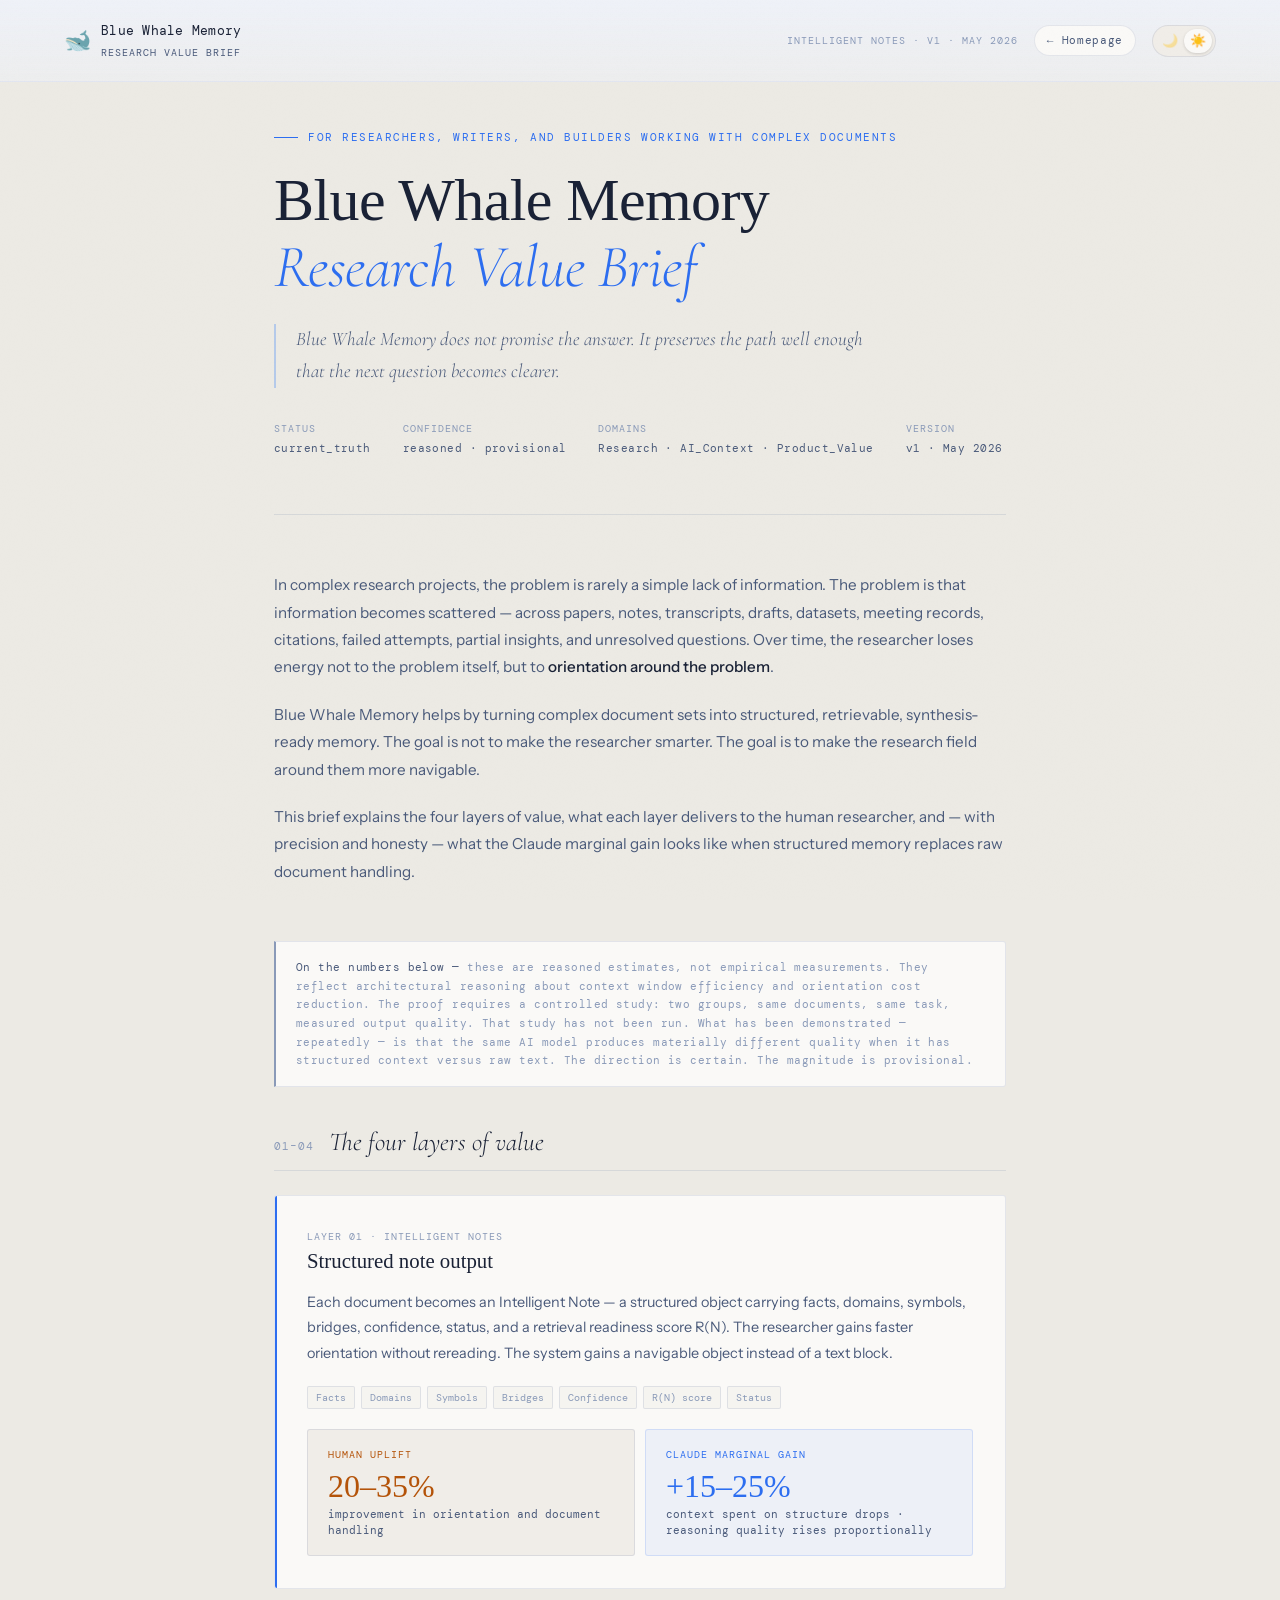
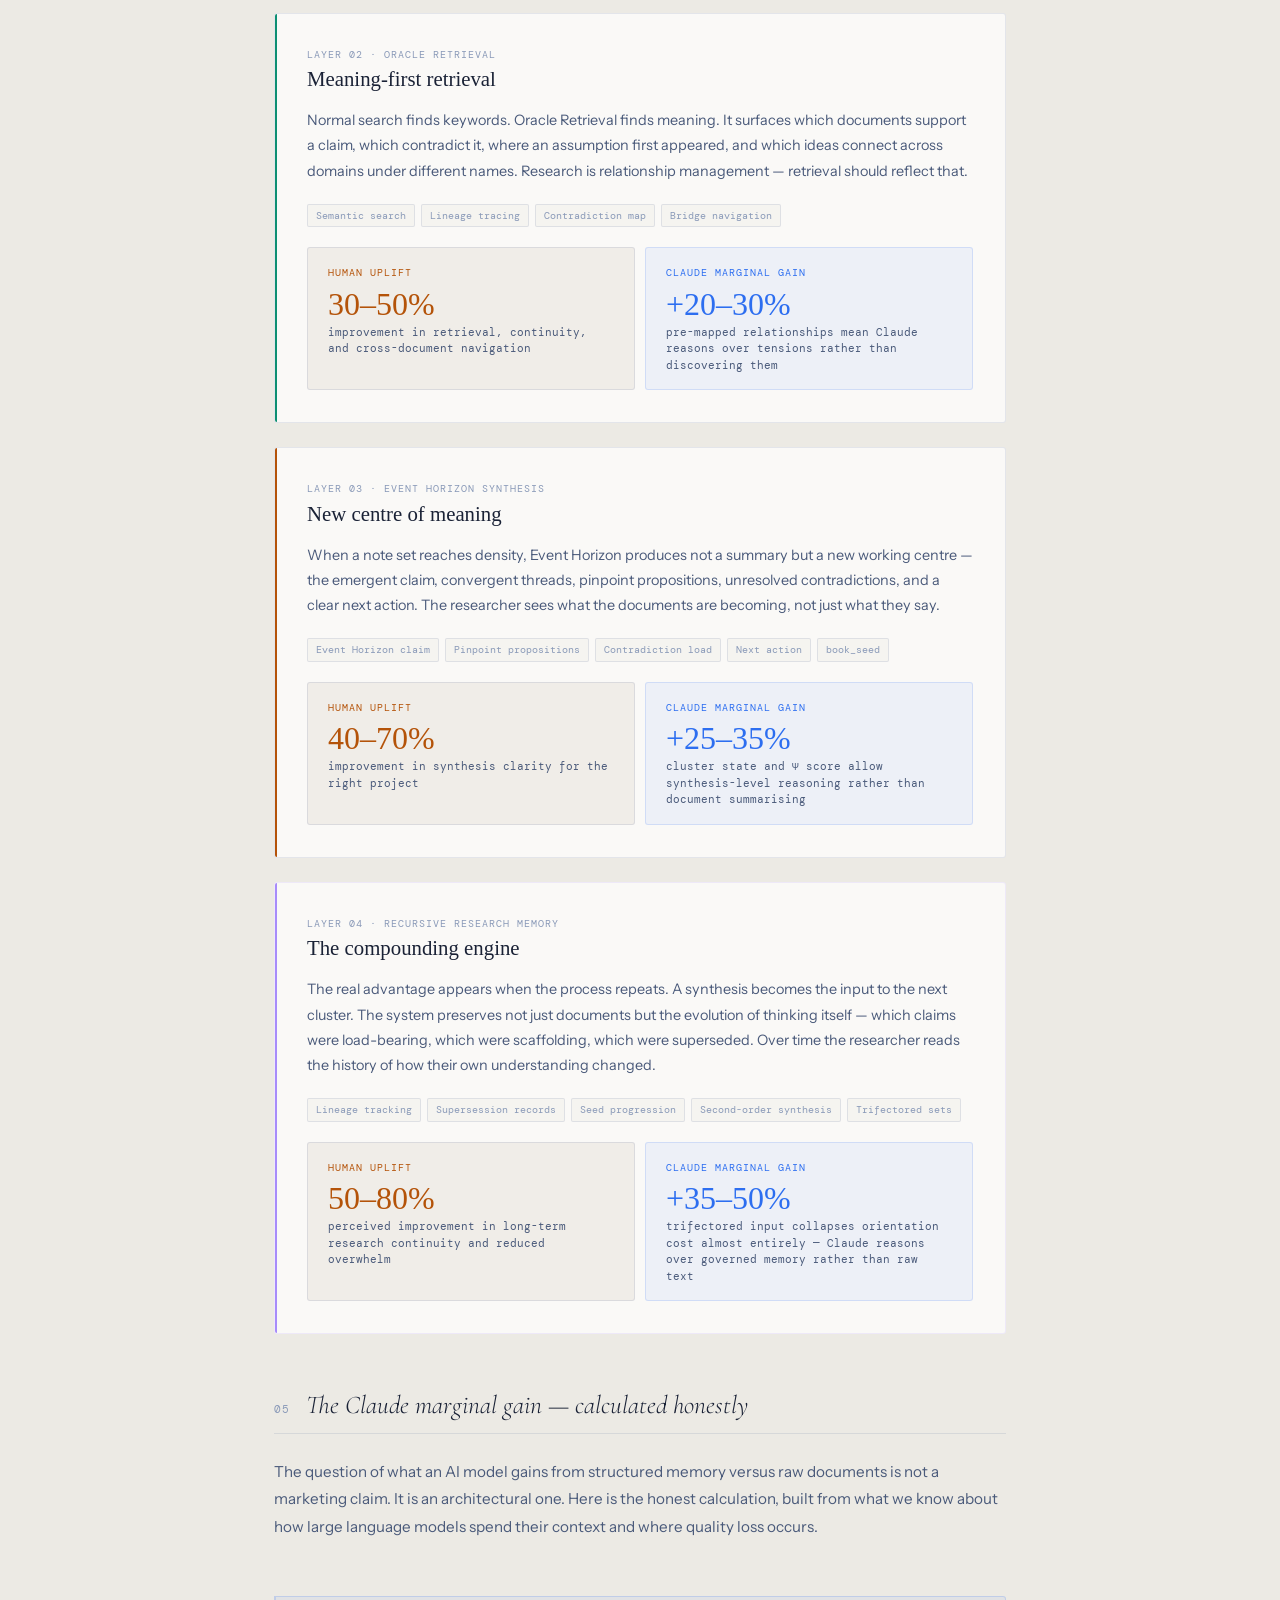
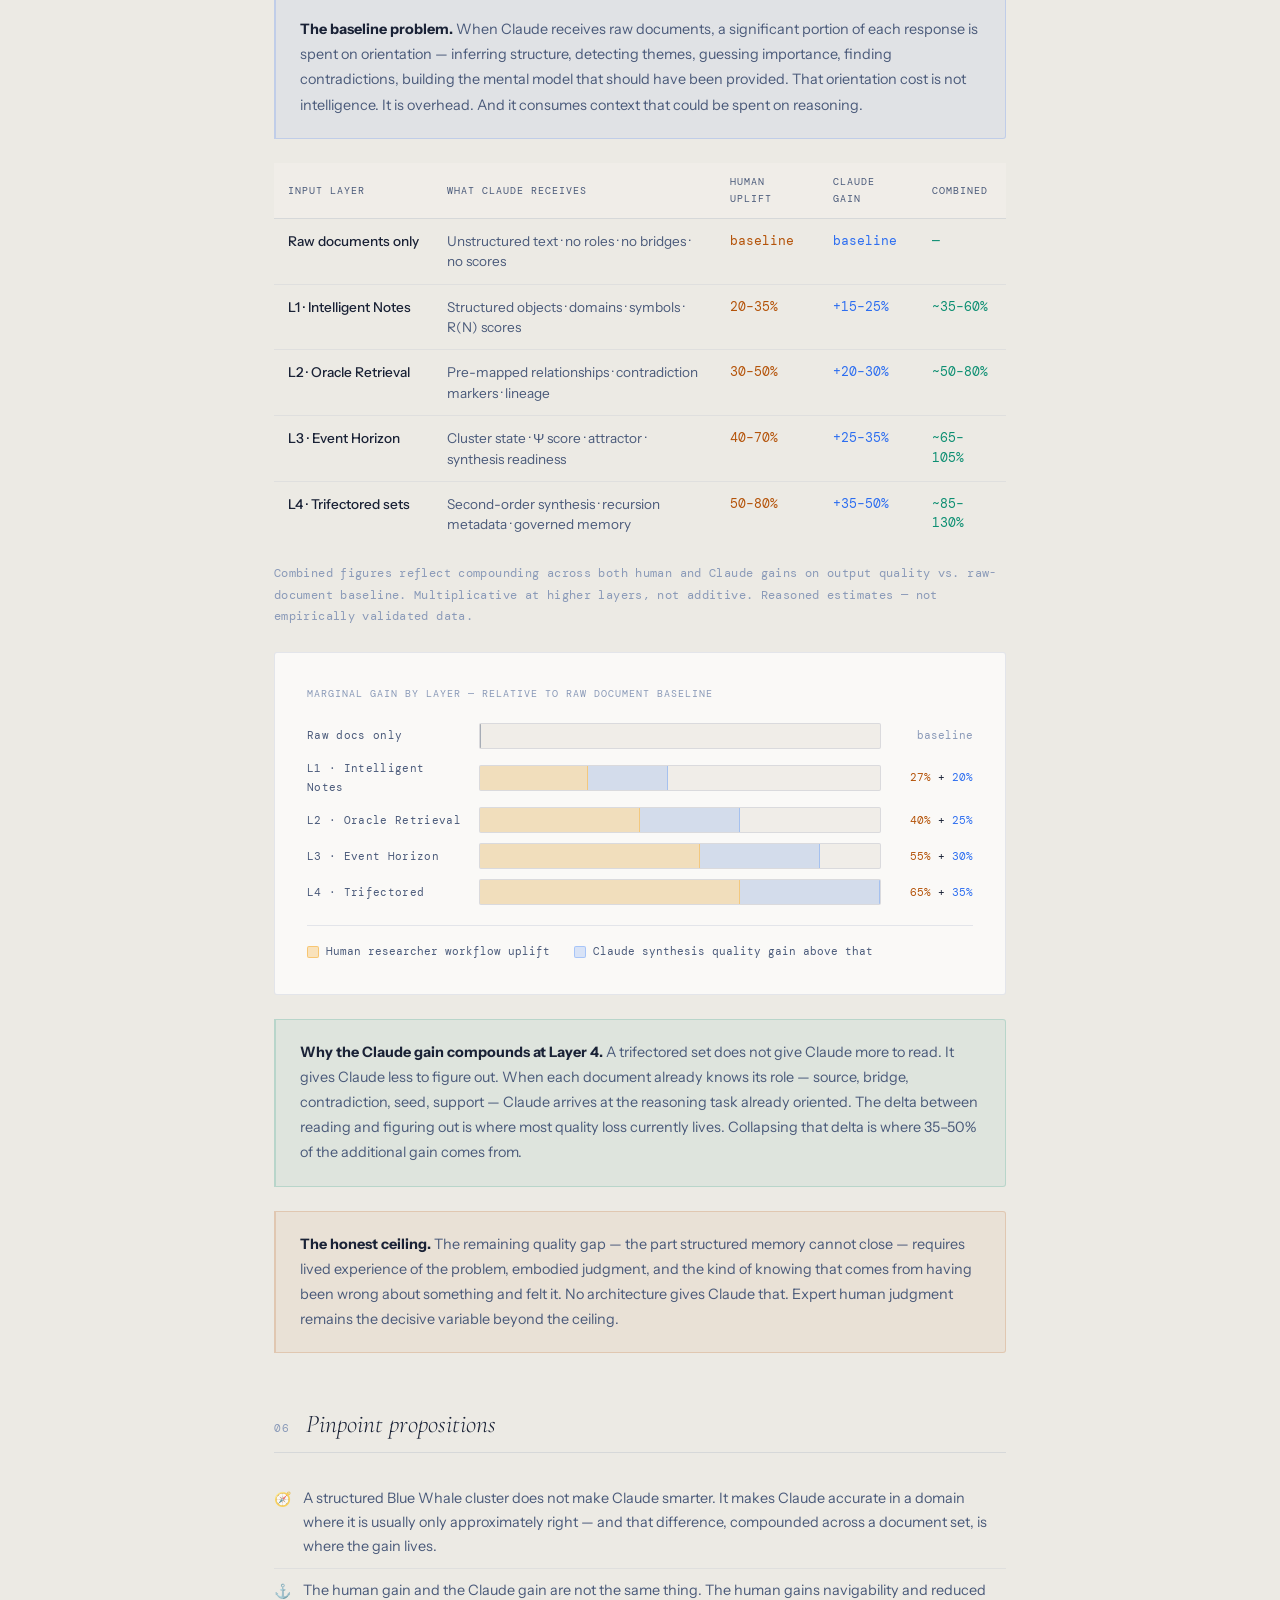
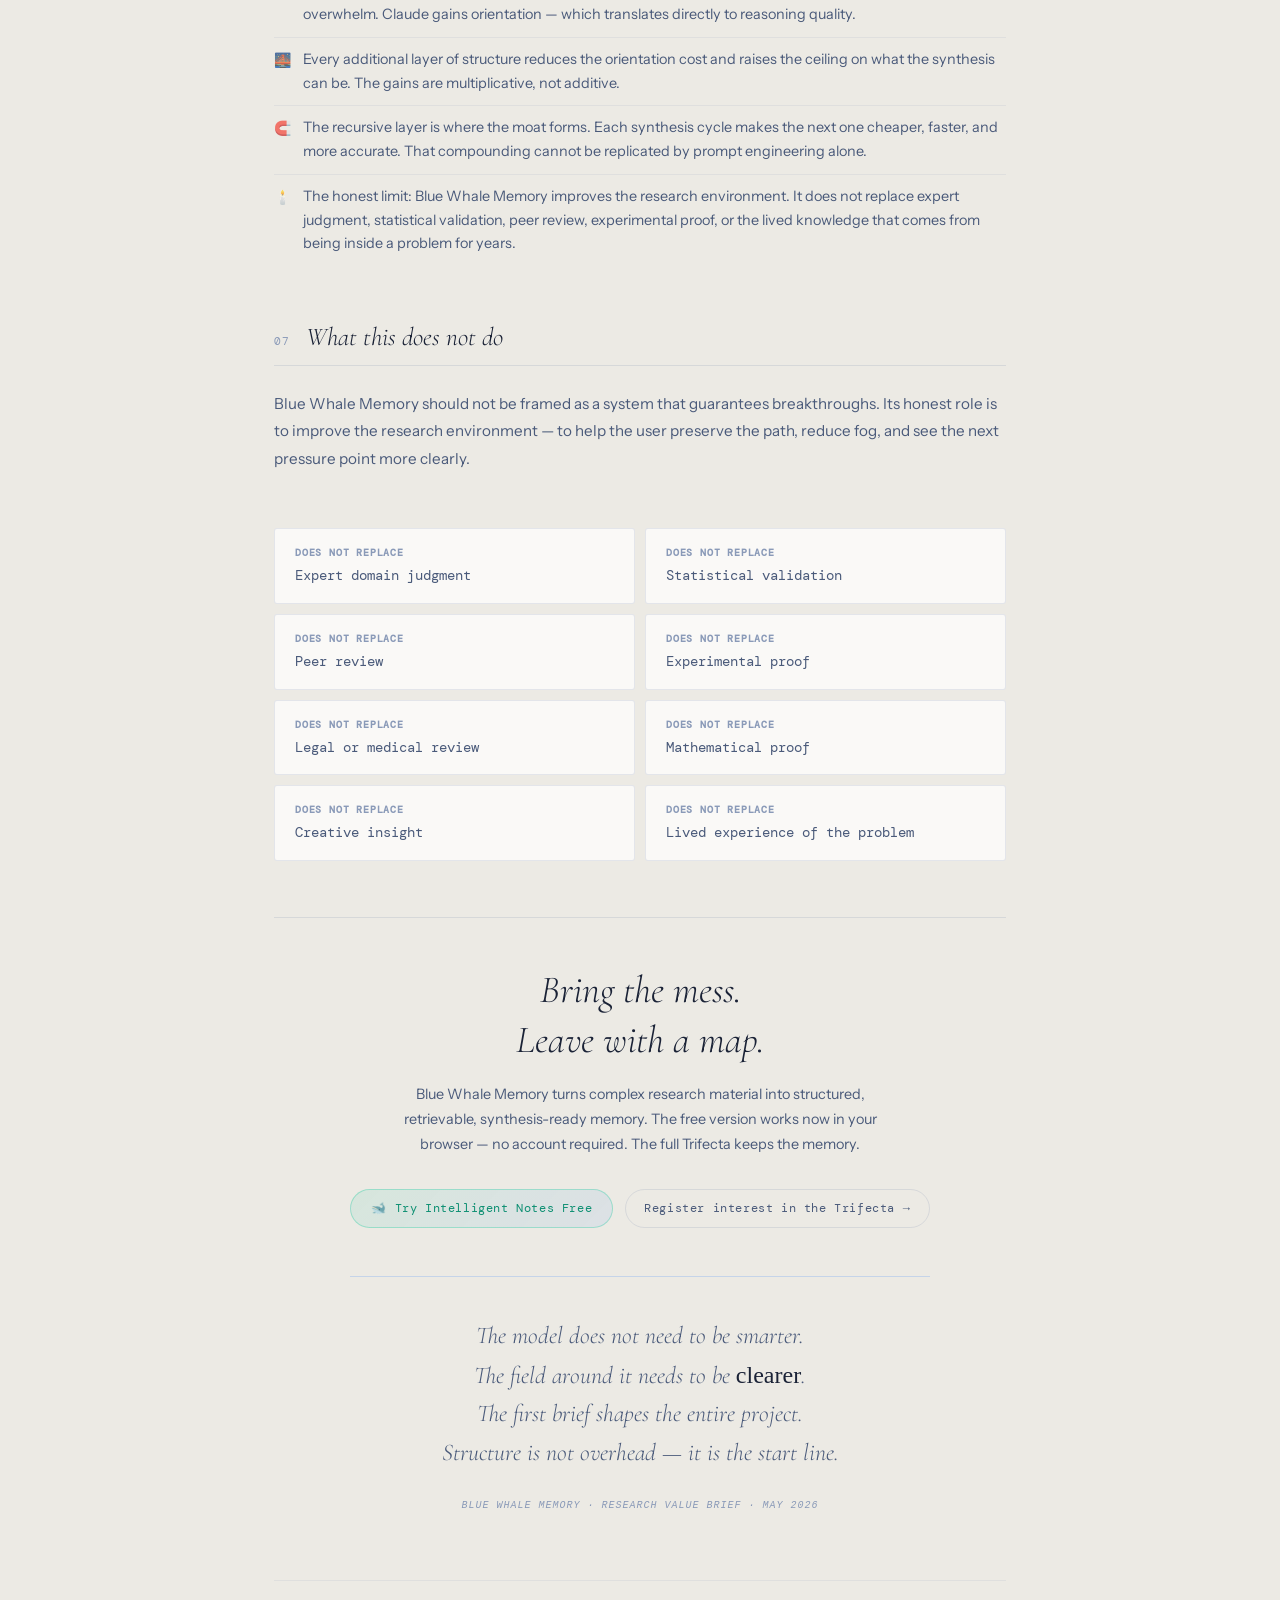
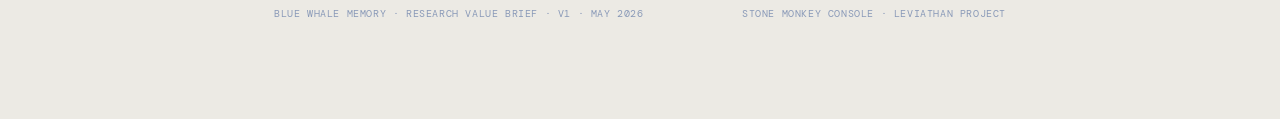
==== commit 16333f80: "Update trifecta.html" ====
--- a/trifecta.html
+++ b/trifecta.html
@@ -4,6 +4,8 @@
 <meta charset="UTF-8">
 <meta name="viewport" content="width=device-width, initial-scale=1.0">
 <title>Blue Whale Memory — Research Value Brief</title>
+<link rel="stylesheet" href="/styles.css">
+<link rel="icon" href="data:image/svg+xml,<svg xmlns='http://www.w3.org/2000/svg' viewBox='0 0 100 100'><text y='.9em' font-size='90'>🐋</text></svg>">
 <meta name="description" content="How Blue Whale Memory improves complex research projects — and what the Claude marginal gain looks like at each layer.">
 <link rel="preconnect" href="https://fonts.googleapis.com">
 <link rel="preconnect" href="https://fonts.gstatic.com" crossorigin>
@@ -308,6 +310,13 @@
 .doc-footer-text{font-family:var(--fm);font-size:10px;color:var(--faint);letter-spacing:.06em;text-transform:uppercase}
 
 /* ── RESPONSIVE ── */
+/* tablet */
+@media(max-width:800px){
+  .uplift-block{grid-template-columns:1fr}
+  .limits-grid{grid-template-columns:1fr 1fr}
+  body{padding-top:4.5rem}
+}
+/* mobile */
 @media(max-width:600px){
   .uplift-block{grid-template-columns:1fr}
   .limits-grid{grid-template-columns:1fr}
@@ -315,6 +324,9 @@
   .summary-table{font-size:.78rem}
   .cover-meta-row{flex-direction:column;gap:1rem}
   .nav-doc{display:none}
+  .compound-visual{padding:1.25rem}
+  .closing-ctas{flex-direction:column;align-items:center}
+  .cover-title{font-size:clamp(2rem,9vw,3rem)}
 }
 
 /* ── SCROLL REVEAL ── */
@@ -590,11 +602,11 @@
     <h2 class="section-title">Pinpoint propositions</h2>
   </div>
   <ul class="props">
-    <li><span class="prop-pin">📌</span>A structured Blue Whale cluster does not make Claude smarter. It makes Claude accurate in a domain where it is usually only approximately right — and that difference, compounded across a document set, is where the gain lives.</li>
-    <li><span class="prop-pin">📌</span>The human gain and the Claude gain are not the same thing. The human gains navigability and reduced overwhelm. Claude gains orientation — which translates directly to reasoning quality.</li>
-    <li><span class="prop-pin">📌</span>Every additional layer of structure reduces the orientation cost and raises the ceiling on what the synthesis can be. The gains are multiplicative, not additive.</li>
-    <li><span class="prop-pin">📌</span>The recursive layer is where the moat forms. Each synthesis cycle makes the next one cheaper, faster, and more accurate. That compounding cannot be replicated by prompt engineering alone.</li>
-    <li><span class="prop-pin">📌</span>The honest limit: Blue Whale Memory improves the research environment. It does not replace expert judgment, statistical validation, peer review, experimental proof, or the lived knowledge that comes from being inside a problem for years.</li>
+    <li><span class="prop-pin">🧭</span>A structured Blue Whale cluster does not make Claude smarter. It makes Claude accurate in a domain where it is usually only approximately right — and that difference, compounded across a document set, is where the gain lives.</li>
+    <li><span class="prop-pin">⚓</span>The human gain and the Claude gain are not the same thing. The human gains navigability and reduced overwhelm. Claude gains orientation — which translates directly to reasoning quality.</li>
+    <li><span class="prop-pin">🌉</span>Every additional layer of structure reduces the orientation cost and raises the ceiling on what the synthesis can be. The gains are multiplicative, not additive.</li>
+    <li><span class="prop-pin">🧲</span>The recursive layer is where the moat forms. Each synthesis cycle makes the next one cheaper, faster, and more accurate. That compounding cannot be replicated by prompt engineering alone.</li>
+    <li><span class="prop-pin">🕯️</span>The honest limit: Blue Whale Memory improves the research environment. It does not replace expert judgment, statistical validation, peer review, experimental proof, or the lived knowledge that comes from being inside a problem for years.</li>
   </ul>
 </div>
 
--- a/styles.css
+++ b/styles.css
@@ -0,0 +1,207 @@
+/*
+ * Blue Whale Memory — Shared Stylesheet
+ * Link from every page: <link rel="stylesheet" href="/styles.css">
+ * Page-specific styles go in each file's own <style> block.
+ */
+
+/* ── RESET ── */
+*,*::before,*::after{box-sizing:border-box;margin:0;padding:0}
+
+/* ── TOKENS — dark default ── */
+:root{
+  --ink:        #0a0d13;
+  --deep:       #060810;
+  --surface:    #0e1420;
+  --surface2:   #141c2e;
+  --border:     rgba(100,140,220,0.12);
+  --border-mid: rgba(100,140,220,0.07);
+  --text:       #dce6f5;
+  --muted:      #6e87a8;
+  --faint:      #2e3d55;
+  --accent:     #4f8ef7;
+  --accent-dim: rgba(79,142,247,0.10);
+  --teal:       #3ecfa8;
+  --teal-dim:   rgba(62,207,168,0.08);
+  --amber:      #f59e0b;
+  --amber-dim:  rgba(245,158,11,0.09);
+  --fd:'Cormorant Garamond',Georgia,serif;
+  --fb:'Instrument Sans',sans-serif;
+  --fm:'DM Mono',monospace;
+  --pad:clamp(1.25rem,5vw,3rem);
+  --rad:20px;
+  --max:1120px;
+  --nav-top:rgba(6,8,16,0.97);
+  --nav-mid:rgba(6,8,16,0.70);
+}
+
+/* ── LIGHT MODE ── */
+html.light{
+  --ink:        #f5f4f0;
+  --deep:       #eceae4;
+  --surface:    #faf9f7;
+  --surface2:   #f0ede8;
+  --border:     rgba(60,80,140,0.12);
+  --border-mid: rgba(60,80,140,0.07);
+  --text:       #1a2236;
+  --muted:      #4a5a7a;
+  --faint:      #8a9ab8;
+  --accent:     #2d6ef0;
+  --accent-dim: rgba(45,110,240,0.10);
+  --teal:       #0d8f72;
+  --teal-dim:   rgba(13,143,114,0.08);
+  --amber:      #b45309;
+  --amber-dim:  rgba(180,83,9,0.08);
+  --nav-top:rgba(238,241,248,0.97);
+  --nav-mid:rgba(238,241,248,0.50);
+}
+
+/* ── BASE ── */
+html{
+  background:var(--deep);
+  color:var(--text);
+  font-family:var(--fb);
+  font-size:16px;
+  line-height:1.6;
+  -webkit-font-smoothing:antialiased;
+  scroll-behavior:smooth;
+}
+
+body{
+  background:var(--deep);
+  transition:background .35s ease,color .35s ease;
+}
+
+/* ── NOISE GRAIN ── */
+html::after{
+  content:'';position:fixed;inset:0;pointer-events:none;z-index:1000;opacity:.35;
+  background-image:url("data:image/svg+xml,%3Csvg viewBox='0 0 256 256' xmlns='http://www.w3.org/2000/svg'%3E%3Cfilter id='n'%3E%3CfeTurbulence type='fractalNoise' baseFrequency='0.9' numOctaves='4' stitchTiles='stitch'/%3E%3C/filter%3E%3Crect width='100%25' height='100%25' filter='url(%23n)' opacity='0.035'/%3E%3C/svg%3E");
+  background-size:200px;
+}
+html.light::after{opacity:.1}
+
+/* ── SCROLLBAR ── */
+::-webkit-scrollbar{width:4px}
+::-webkit-scrollbar-track{background:transparent}
+::-webkit-scrollbar-thumb{background:var(--faint);border-radius:4px}
+::-webkit-scrollbar-thumb:hover{background:var(--muted)}
+
+/* ── NAV ── */
+nav{
+  position:fixed;top:0;left:0;right:0;z-index:100;
+  padding:1.25rem var(--pad);
+  display:flex;align-items:center;justify-content:space-between;
+  background:linear-gradient(to bottom,var(--nav-top),var(--nav-mid));
+  backdrop-filter:blur(8px);-webkit-backdrop-filter:blur(8px);
+  border-bottom:.5px solid var(--border-mid);
+  transition:background .35s ease;
+}
+.nav-brand{display:flex;align-items:center;gap:10px;text-decoration:none}
+.nav-brand:hover{opacity:.8}
+.nav-whale{font-size:22px;line-height:1}
+.nav-name{font-family:var(--fm);font-size:13px;color:var(--text);letter-spacing:.02em;transition:color .35s}
+.nav-name span{display:block;font-size:10px;color:var(--muted);letter-spacing:.1em;text-transform:uppercase;margin-top:1px;transition:color .35s}
+.nav-actions{display:flex;align-items:center;gap:1rem;flex-wrap:nowrap}
+.nav-link{font-size:13px;color:var(--muted);text-decoration:none;transition:color .2s;white-space:nowrap}
+.nav-link:hover{color:var(--text)}
+.nav-doc{font-family:var(--fm);font-size:10px;color:var(--faint);letter-spacing:.1em;text-transform:uppercase}
+
+/* ── BACK LINK ── */
+.back-link{
+  display:inline-flex;align-items:center;gap:6px;
+  font-family:var(--fm);font-size:11px;letter-spacing:.06em;
+  color:var(--muted);text-decoration:none;
+  padding:5px 12px;border:.5px solid var(--border);
+  border-radius:var(--rad);background:var(--surface);
+  transition:color .2s,border-color .2s,background .35s;
+}
+.back-link:hover{color:var(--teal);border-color:rgba(62,207,168,.3)}
+
+/* ── THEME TOGGLE ── */
+.theme-toggle{
+  display:flex;align-items:center;
+  background:var(--surface2);border:.5px solid var(--border);
+  border-radius:var(--rad);padding:3px;cursor:pointer;flex-shrink:0;
+  transition:background .35s,border-color .35s;
+}
+.theme-toggle-option{
+  display:flex;align-items:center;justify-content:center;
+  width:28px;height:24px;border-radius:16px;
+  font-size:13px;opacity:.4;line-height:1;transition:background .2s,opacity .2s;
+}
+.theme-toggle-option.active{background:var(--surface);opacity:1;box-shadow:0 1px 3px rgba(0,0,0,.15)}
+
+/* ── PILL BUTTONS ── */
+.btn-pill{
+  display:inline-flex;align-items:center;gap:6px;
+  font-family:var(--fm);font-size:12px;letter-spacing:.05em;
+  padding:8px 18px;border-radius:var(--rad);
+  text-decoration:none;white-space:nowrap;cursor:pointer;
+  transition:all .25s ease;
+}
+.btn-teal{
+  background:linear-gradient(135deg,rgba(62,207,168,.12),rgba(79,142,247,.10));
+  color:var(--teal);border:1px solid rgba(62,207,168,.40);
+}
+.btn-teal:hover{
+  background:linear-gradient(135deg,rgba(62,207,168,.22),rgba(79,142,247,.16));
+  border-color:rgba(62,207,168,.7);color:#5ef5d0;transform:translateY(-1px);
+}
+.btn-accent{
+  background:var(--accent-dim);color:var(--accent);
+  border:1px solid rgba(79,142,247,.35);
+}
+.btn-accent:hover{
+  background:rgba(79,142,247,.18);border-color:rgba(79,142,247,.6);transform:translateY(-1px);
+}
+.btn-ghost{
+  background:transparent;color:var(--muted);
+  border:.5px solid var(--border);
+}
+.btn-ghost:hover{color:var(--text);border-color:rgba(100,140,220,.3)}
+
+/* ── SECTION DIVIDER ── */
+.section-divider{width:100%;height:.5px;background:var(--border-mid)}
+
+/* ── SCROLL REVEAL ── */
+.reveal{opacity:0;transform:translateY(20px);transition:opacity .7s ease,transform .7s ease}
+.reveal.visible{opacity:1;transform:translateY(0)}
+
+/* ── SMOOTH THEME TRANSITIONS ── */
+nav,section,footer,.tri-card,.feat,.flow-step,.complexity,
+.complexity-inner,.cplx-item,.register-form-wrap,.form-input,
+.form-select,.form-textarea,.layer,.uplift-card,.callout,
+.limit-cell,.compound-visual,.summary-table thead th,
+.summary-table tbody td,.closing,.doc-footer,.props li{
+  transition:background .35s ease,color .35s ease,border-color .35s ease;
+}
+
+/* ── FOOTER ── */
+.site-footer{
+  border-top:.5px solid var(--border);
+  padding:3rem var(--pad);
+  max-width:var(--max);margin:0 auto;
+  display:flex;align-items:center;justify-content:space-between;flex-wrap:wrap;gap:1.5rem;
+}
+.footer-brand{display:flex;align-items:center;gap:10px}
+.footer-whale{font-size:20px}
+.footer-name{font-family:var(--fm);font-size:12px;color:var(--muted);line-height:1.5;transition:color .35s}
+.footer-name strong{color:var(--text);font-weight:400;display:block;transition:color .35s}
+.footer-links{display:flex;gap:2rem;align-items:center}
+.footer-link{font-size:12px;color:var(--faint);text-decoration:none;transition:color .2s}
+.footer-link:hover{color:var(--muted)}
+.footer-stone{font-family:var(--fm);font-size:10px;color:var(--faint);letter-spacing:.08em;text-transform:uppercase}
+
+/* ── DOC FOOTER (brief pages) ── */
+.doc-footer{
+  margin-top:4rem;padding-top:1.5rem;border-top:.5px solid var(--border-mid);
+  display:flex;justify-content:space-between;align-items:center;flex-wrap:wrap;gap:1rem;
+}
+.doc-footer-text{font-family:var(--fm);font-size:10px;color:var(--faint);letter-spacing:.06em;text-transform:uppercase}
+
+/* ── RESPONSIVE NAV ── */
+@media(max-width:640px){
+  .nav-link,.nav-doc{display:none}
+}
+@media(max-width:480px){
+  nav{padding:1rem var(--pad)}
+}
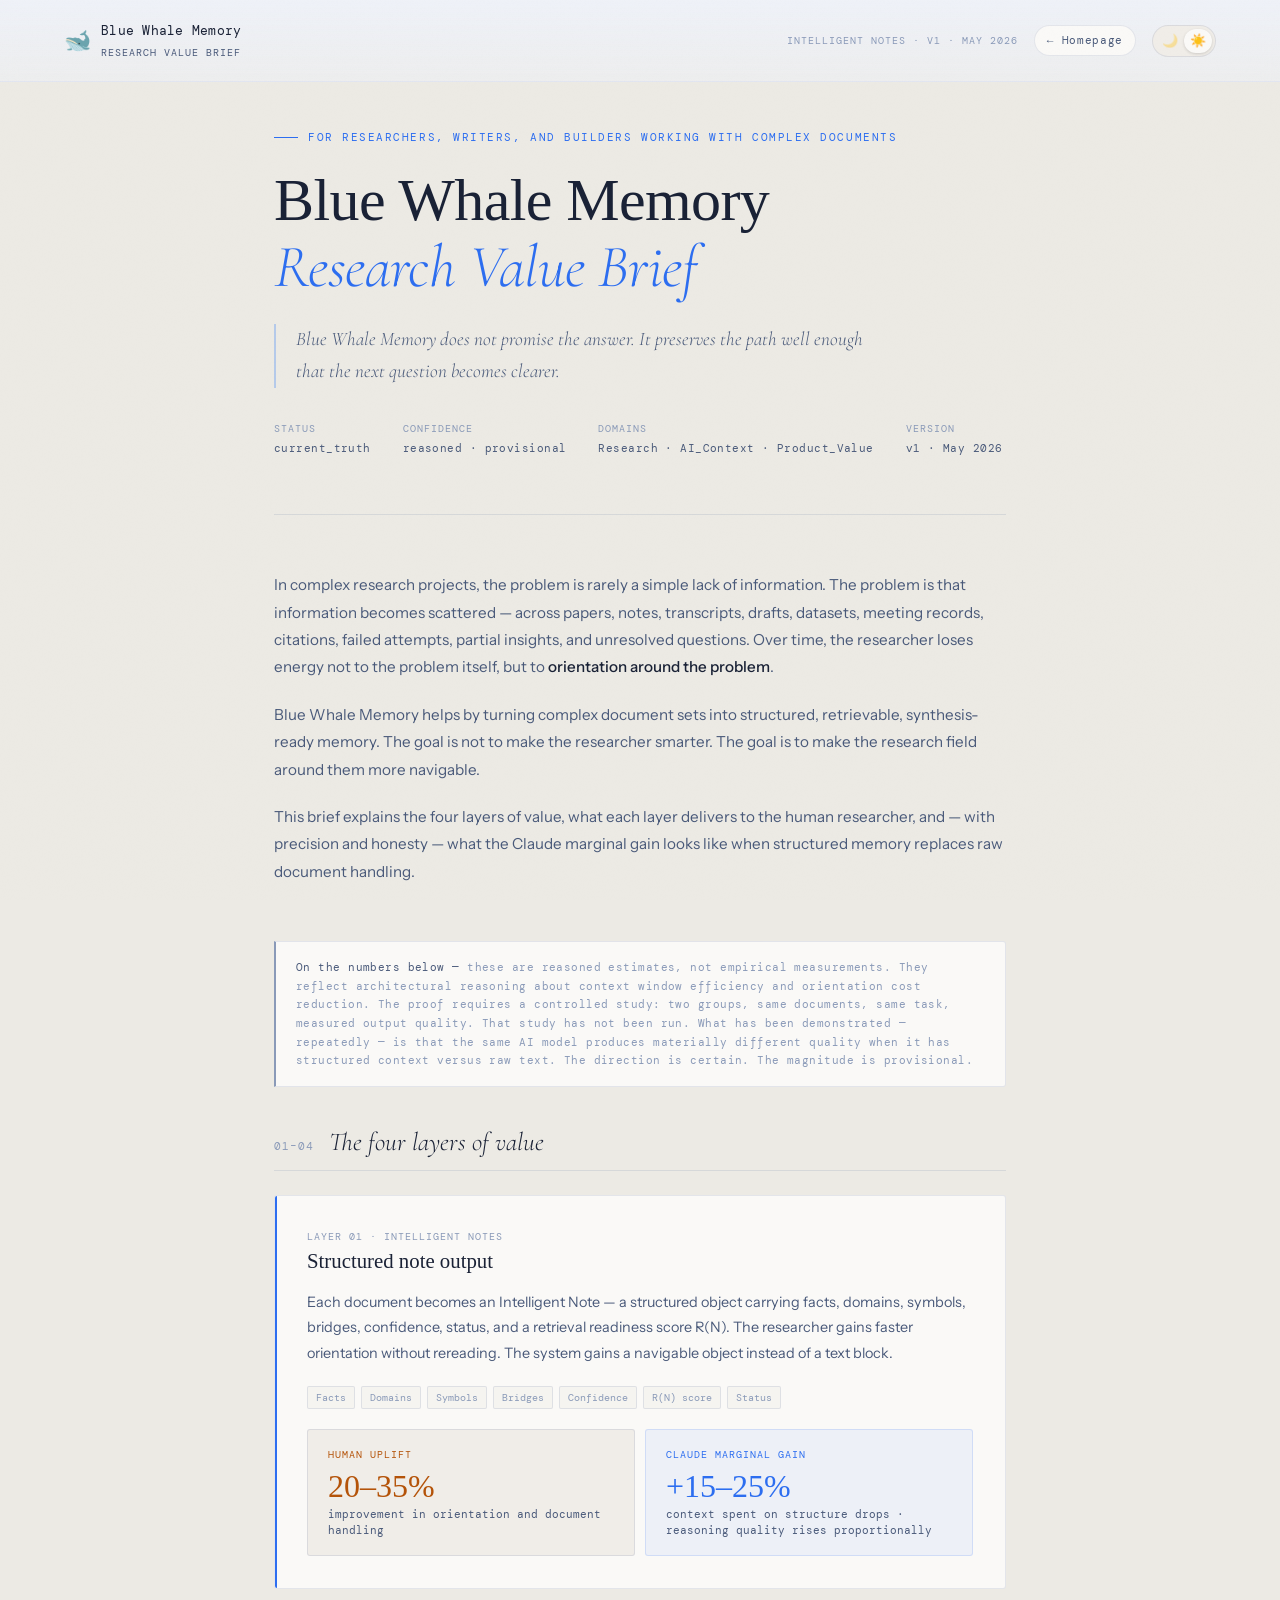
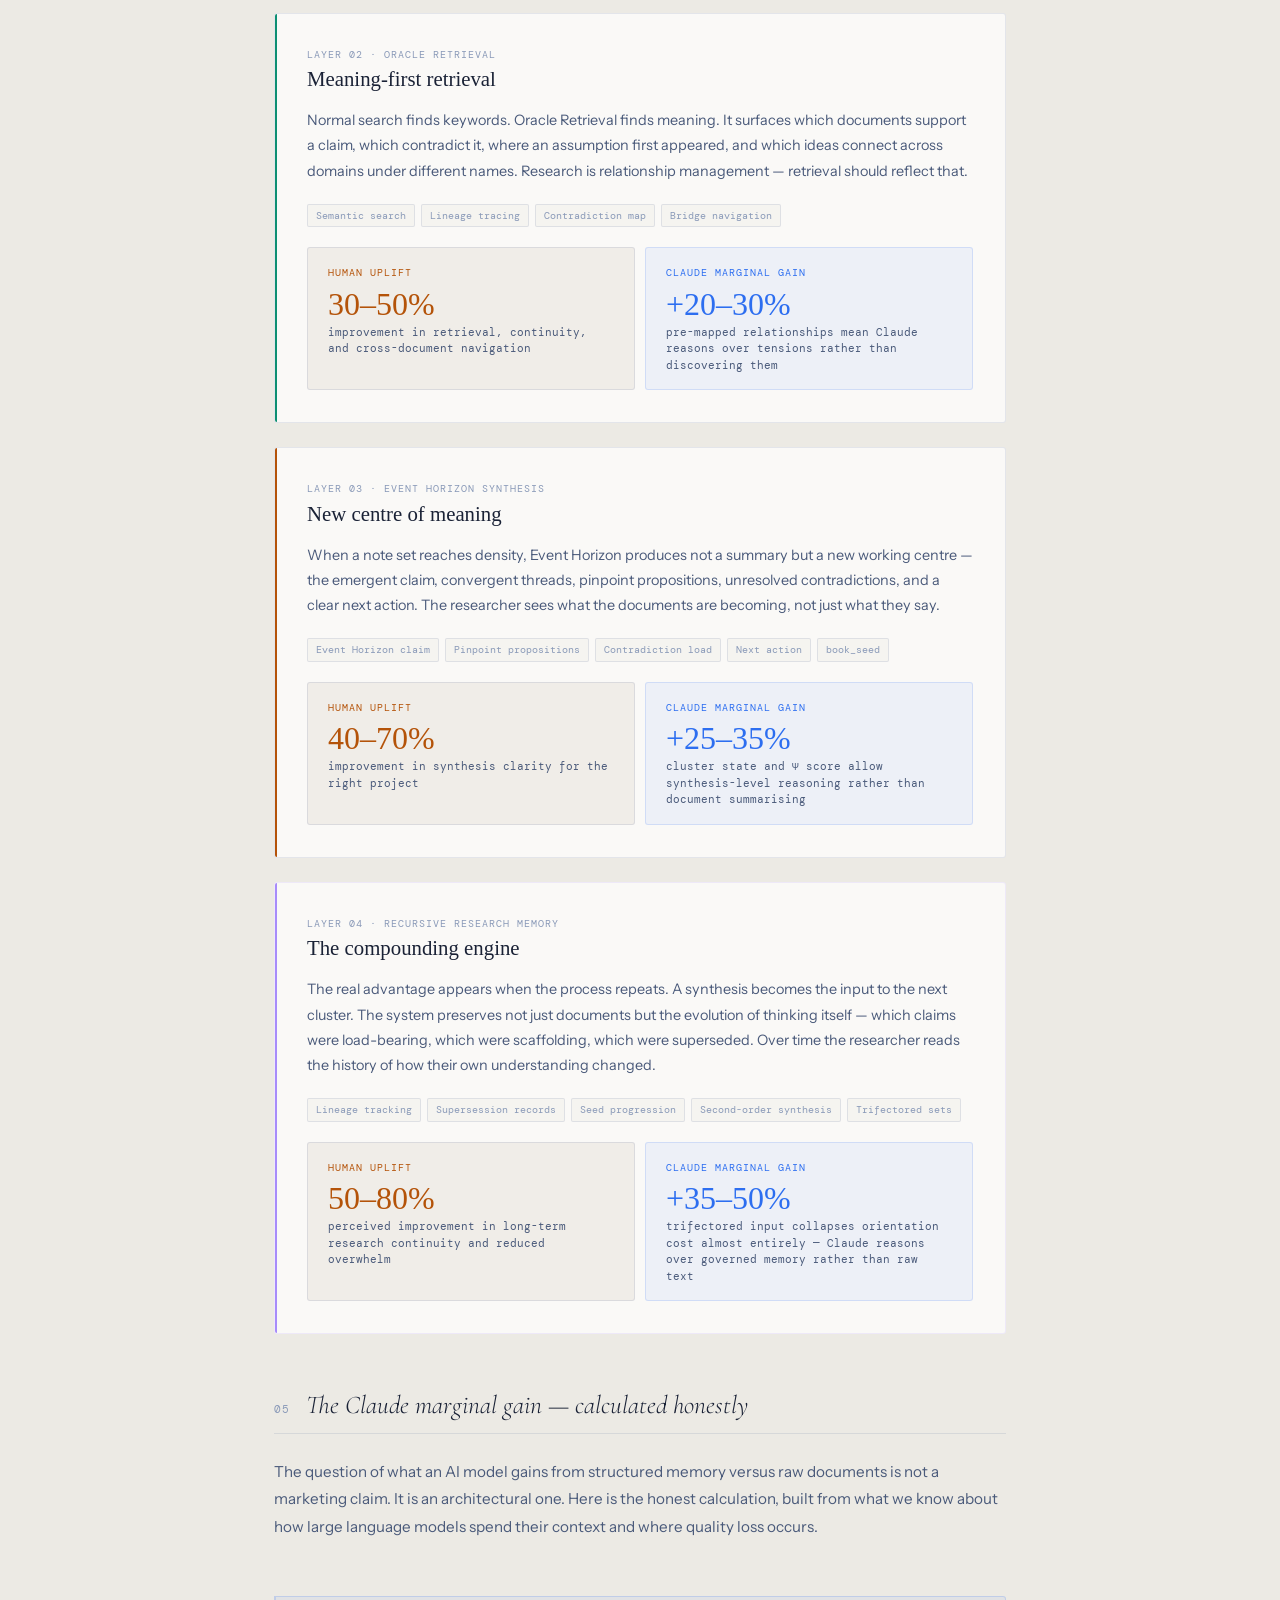
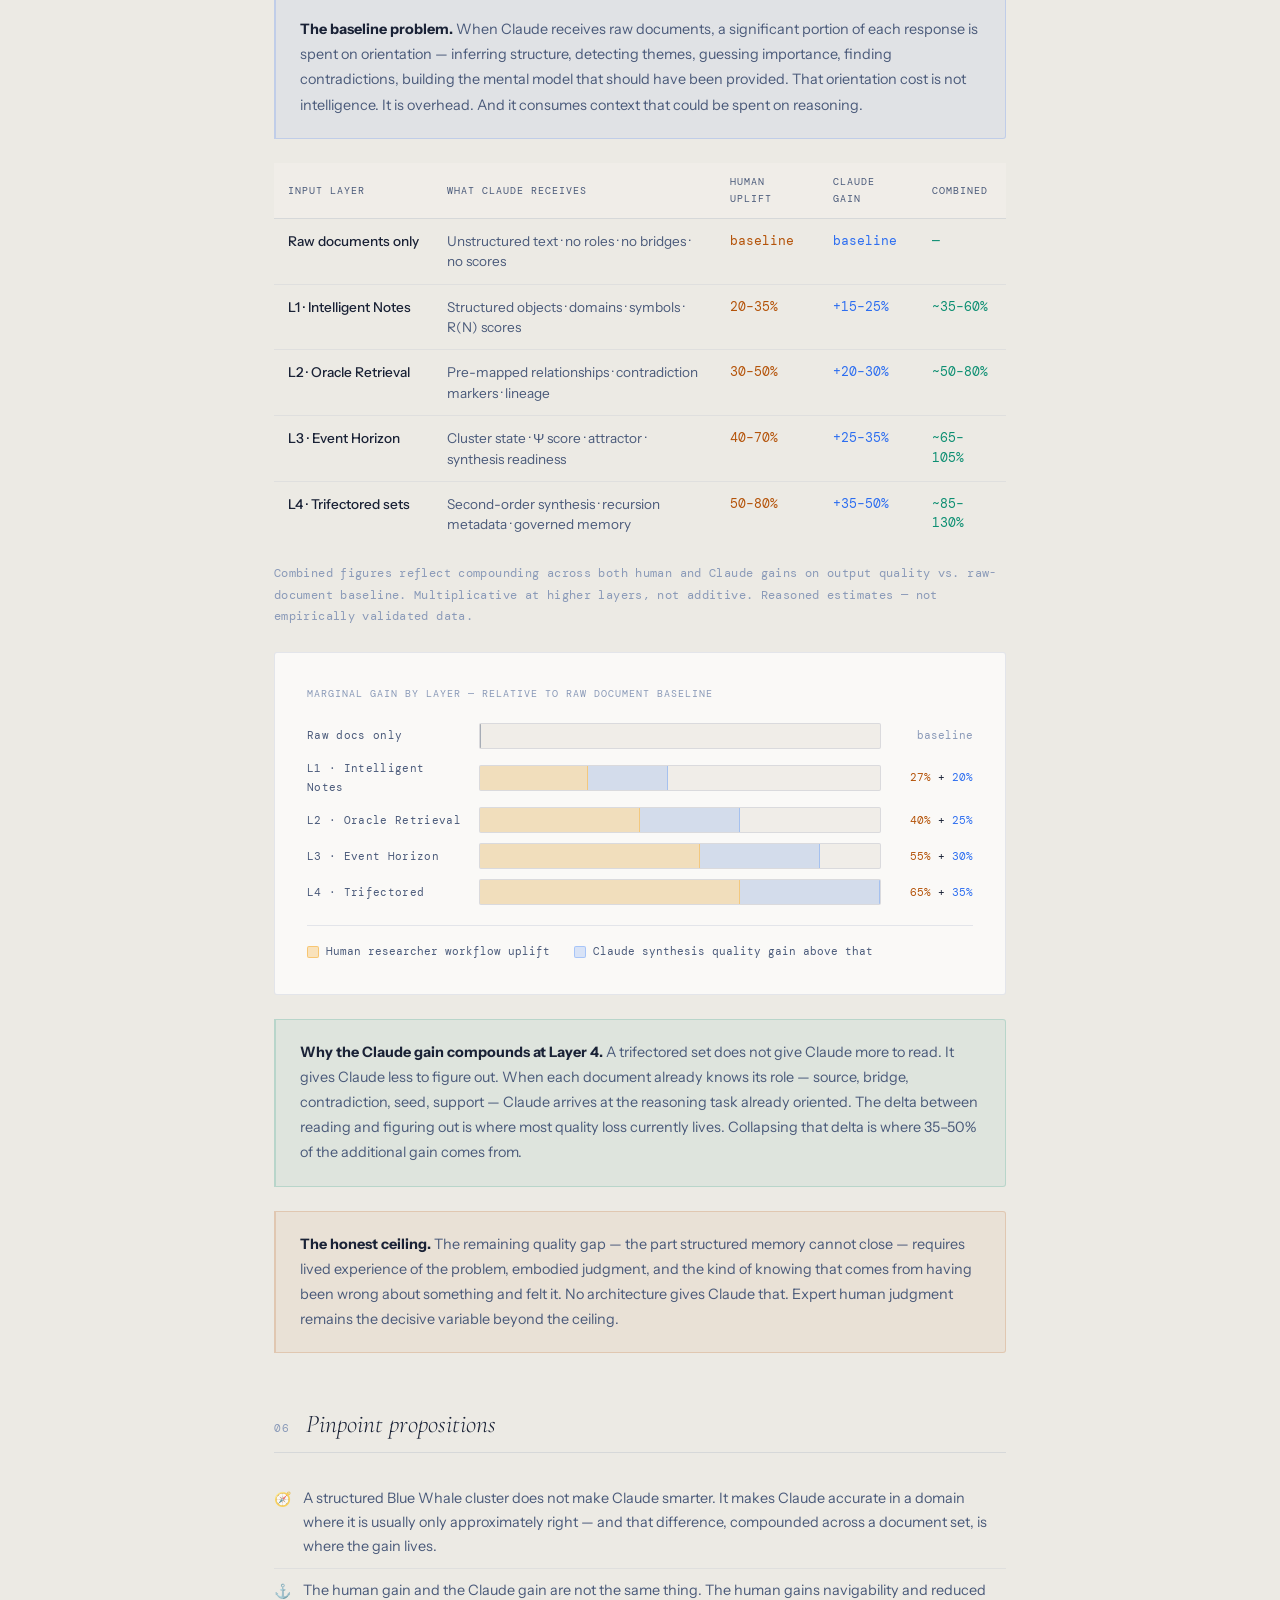
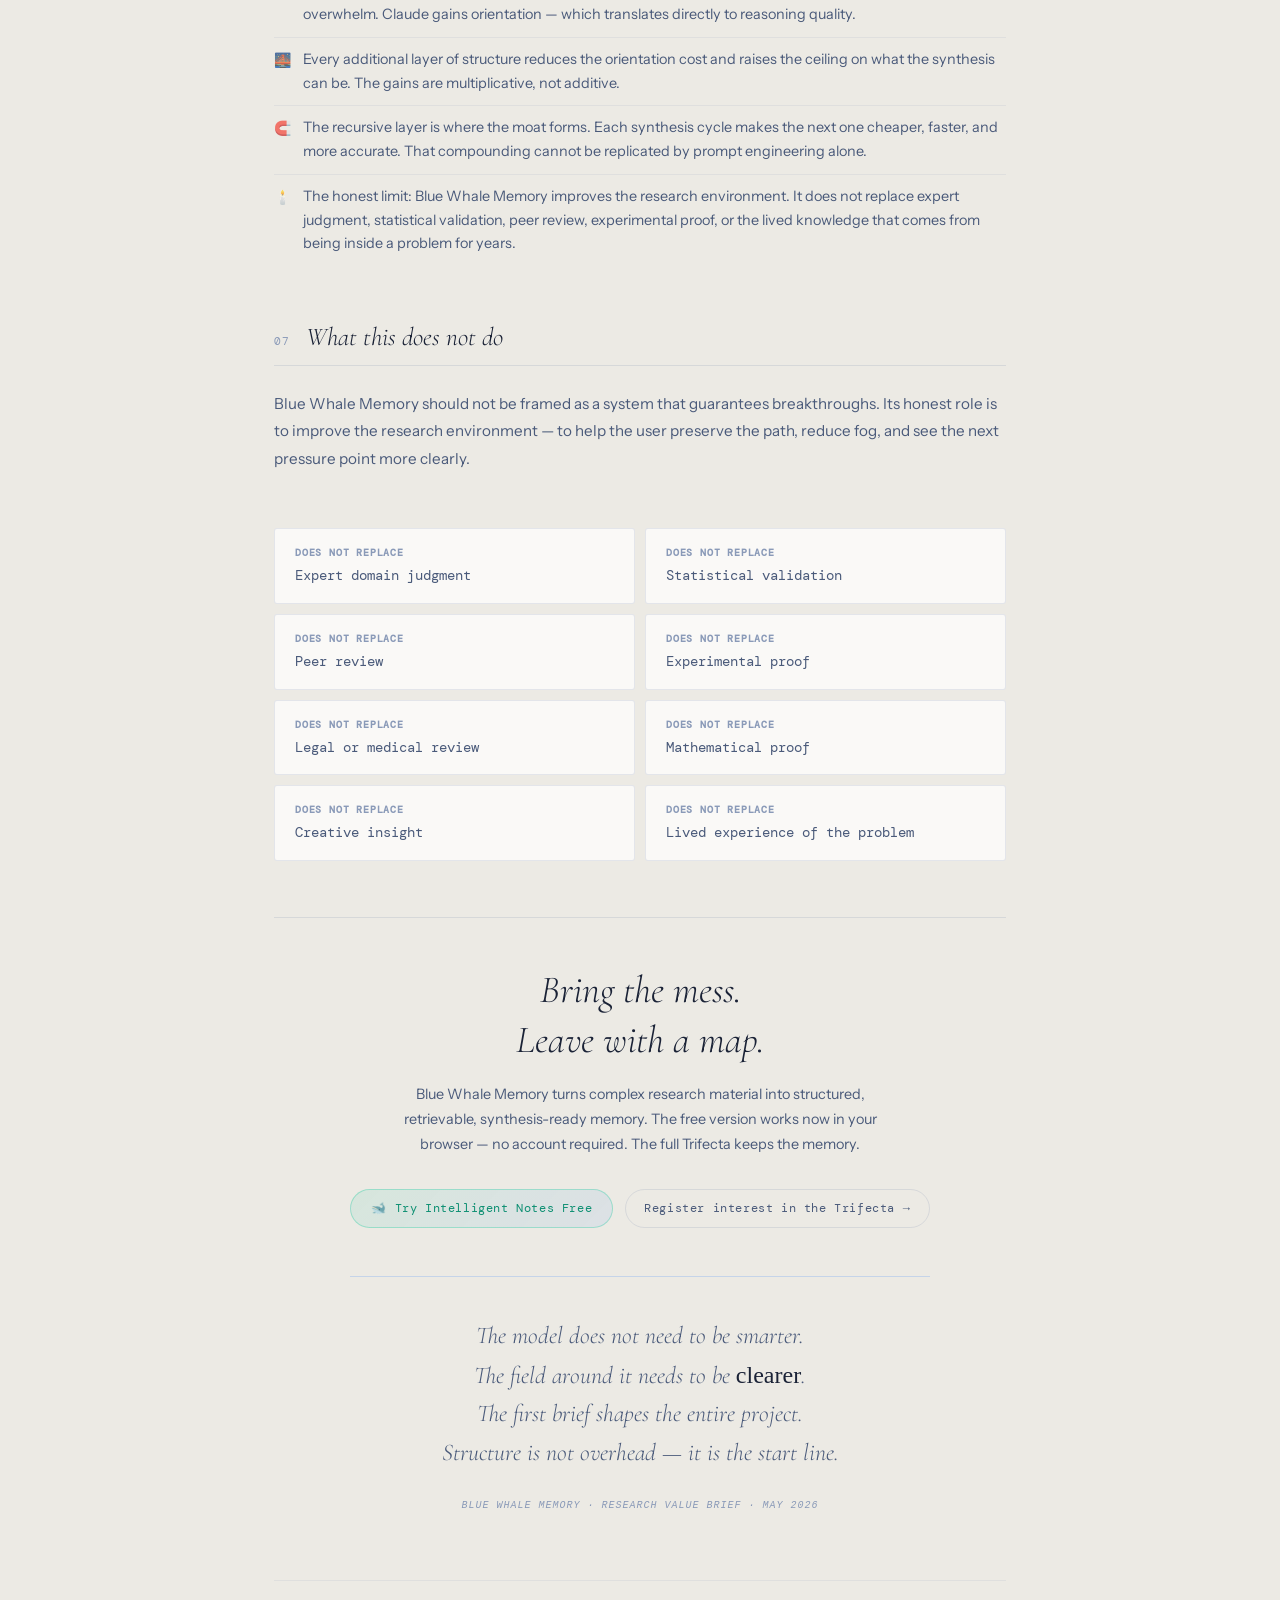
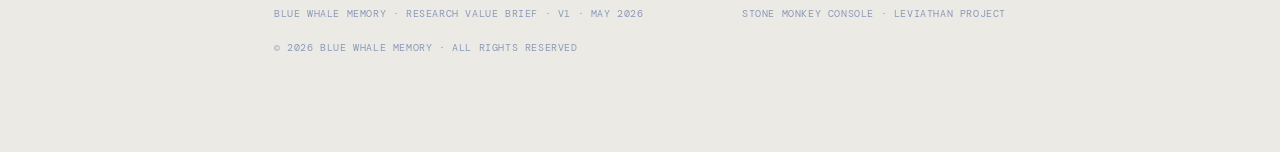
==== commit ded37a94: "Update trifecta.html" ====
--- a/trifecta.html
+++ b/trifecta.html
@@ -657,6 +657,7 @@
 <div class="doc-footer">
   <span class="doc-footer-text">Blue Whale Memory · Research Value Brief · v1 · May 2026</span>
   <span class="doc-footer-text">Stone Monkey Console · Leviathan Project</span>
+  <span class="doc-footer-text">© <span class="auto-year"></span> Blue Whale Memory · All rights reserved</span>
 </div>
 
 <script>
@@ -677,6 +678,8 @@
   applyTheme(saved || (window.matchMedia('(prefers-color-scheme:dark)').matches ? 'dark' : 'light'));
   toggle.addEventListener('click', () => applyTheme(html.classList.contains('light') ? 'dark' : 'light'));
 
+  document.querySelectorAll('.auto-year').forEach(el => el.textContent = new Date().getFullYear());
+
   const obs = new IntersectionObserver(entries => {
     entries.forEach(e => { if (e.isIntersecting) { e.target.classList.add('visible'); obs.unobserve(e.target); } });
   }, { threshold: 0.08, rootMargin: '0px 0px -30px 0px' });
